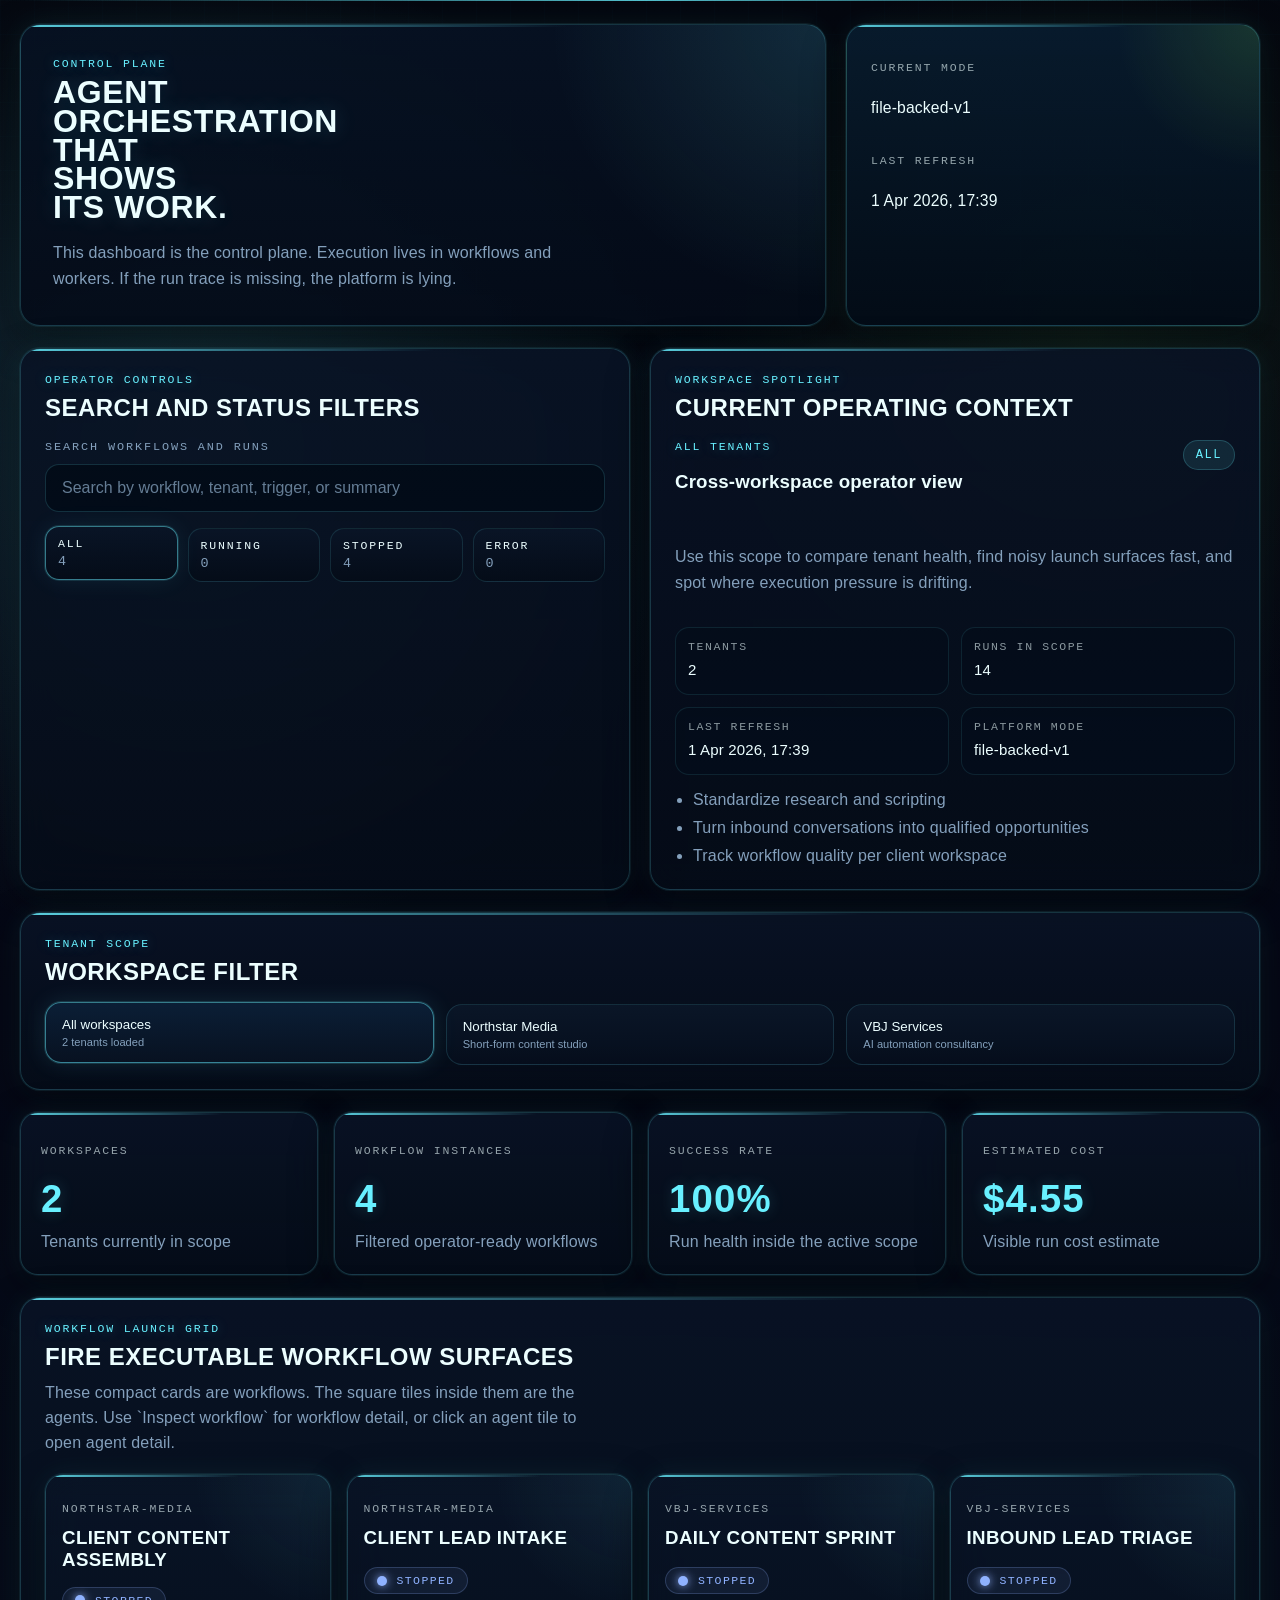
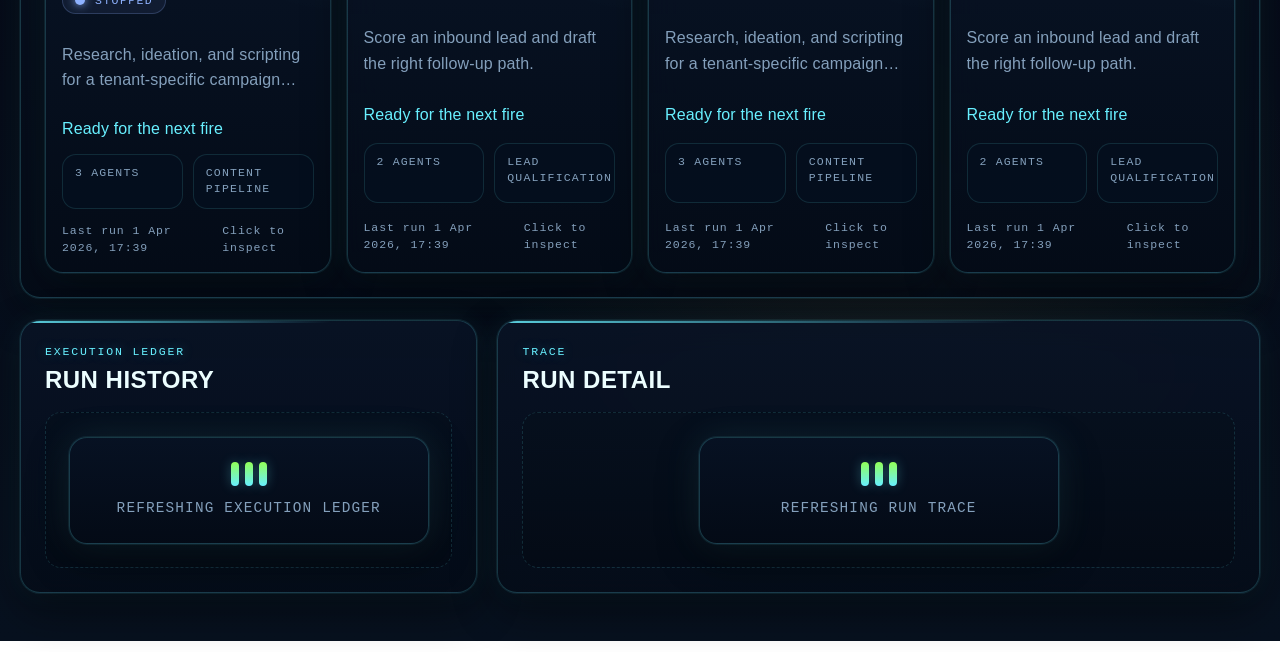
==== dashboard/index.html @ 5c18dfeb "feat: redesign dashboard around popup workflow inspection" ====
<!DOCTYPE html>
<html lang="en">
  <head>
    <meta charset="UTF-8" />
    <meta name="viewport" content="width=device-width, initial-scale=1.0" />
    <title>Agent Orchestrator Dashboard</title>
    <link rel="stylesheet" href="./styles.css" />
  </head>
  <body>
    <div class="shell">
      <header class="hero">
        <div class="hero__copy">
          <p class="eyebrow">Control Plane</p>
          <h1>Agent orchestration that shows its work.</h1>
          <p class="hero__lede">
            This dashboard is the control plane. Execution lives in workflows and workers. If the
            run trace is missing, the platform is lying.
          </p>
        </div>
        <div class="hero__panel">
          <p class="hero__label">Current mode</p>
          <p class="hero__value" id="mode-badge">file-backed-v1</p>
          <p class="hero__label">Last refresh</p>
          <p class="hero__value" id="generated-at">waiting for state</p>
        </div>
      </header>

      <main class="dashboard">
        <section class="operator-grid">
          <section class="panel">
            <div class="panel__heading">
              <div>
                <p class="eyebrow">Operator Controls</p>
                <h2>Search and status filters</h2>
              </div>
            </div>
            <div id="control-bar"></div>
          </section>

          <section class="panel">
            <div class="panel__heading">
              <div>
                <p class="eyebrow">Workspace Spotlight</p>
                <h2>Current operating context</h2>
              </div>
            </div>
            <div id="workspace-spotlight"></div>
          </section>
        </section>

        <section class="panel panel--workspace">
          <div class="panel__heading">
            <div>
              <p class="eyebrow">Tenant Scope</p>
              <h2>Workspace filter</h2>
            </div>
          </div>
          <div class="workspace-switcher" id="workspace-switcher"></div>
        </section>

        <section class="metrics" id="metrics"></section>

        <section class="panel">
          <div class="panel__heading">
            <div>
              <p class="eyebrow">Workflow Launch Grid</p>
              <h2>Fire executable workflow surfaces</h2>
              <p class="section-note">
                These compact cards are workflows. The square tiles inside them are the agents. Use `Inspect workflow` for workflow detail, or click an agent tile to open agent detail.
              </p>
            </div>
          </div>
          <div class="launch-surface">
            <div class="workflow-grid" id="workflow-grid"></div>
          </div>
        </section>

        <section class="ledger">
          <div class="panel panel--list">
            <div class="panel__heading">
              <div>
                <p class="eyebrow">Execution Ledger</p>
                <h2>Run history</h2>
              </div>
            </div>
            <div class="run-list" id="run-list"></div>
          </div>

          <div class="panel panel--detail">
            <div class="panel__heading">
              <div>
                <p class="eyebrow">Trace</p>
                <h2>Run detail</h2>
              </div>
            </div>
            <div id="run-detail"></div>
          </div>
        </section>
      </main>
    </div>

    <div class="workflow-modal" id="workflow-modal" hidden>
      <div class="workflow-modal__backdrop" data-close-workflow-modal></div>
      <div class="workflow-modal__dialog" role="dialog" aria-modal="true" aria-labelledby="workflow-modal-title">
        <button class="workflow-modal__close" type="button" aria-label="Close workflow popup" data-close-workflow-modal>
          Close
        </button>
        <div id="workflow-modal-content"></div>
      </div>
    </div>

    <div class="agent-modal" id="agent-modal" hidden>
      <div class="agent-modal__backdrop" data-close-agent-modal></div>
      <div class="agent-modal__dialog" role="dialog" aria-modal="true" aria-labelledby="agent-modal-title">
        <button class="agent-modal__close" type="button" aria-label="Close agent popup" data-close-agent-modal>
          Close
        </button>
        <div id="agent-modal-content"></div>
      </div>
    </div>

    <script src="./data/state.js"></script>
    <script type="module" src="./app.js"></script>
  </body>
</html>
---- dashboard/styles.css ----
:root {
  --bg: #050816;
  --bg-deep: #08101f;
  --panel: rgba(7, 16, 31, 0.78);
  --panel-strong: rgba(6, 22, 42, 0.92);
  --ink: #ecfeff;
  --muted: #84a0bc;
  --accent: #68f0ff;
  --accent-soft: rgba(104, 240, 255, 0.16);
  --accent-alt: #93ff57;
  --warning: #ffc857;
  --success: #33f2a3;
  --danger: #ff6b6b;
  --border: rgba(104, 240, 255, 0.18);
  --shadow:
    0 0 0 1px rgba(104, 240, 255, 0.08),
    0 16px 44px rgba(0, 0, 0, 0.48),
    0 0 28px rgba(104, 240, 255, 0.08);
}

html {
  -webkit-text-size-adjust: 100%;
}

* {
  box-sizing: border-box;
}

body {
  margin: 0;
  min-height: 100vh;
  overflow-x: hidden;
  color: var(--ink);
  background:
    radial-gradient(circle at 15% 20%, rgba(104, 240, 255, 0.16), transparent 24%),
    radial-gradient(circle at 85% 15%, rgba(147, 255, 87, 0.08), transparent 18%),
    radial-gradient(circle at 70% 80%, rgba(255, 200, 87, 0.08), transparent 20%),
    linear-gradient(180deg, #04070f 0%, #050816 45%, #07111f 100%);
  font-family: "Bahnschrift", "Arial Nova", sans-serif;
  letter-spacing: 0.01em;
}

body::before,
body::after {
  content: "";
  position: fixed;
  inset: 0;
  pointer-events: none;
}

body::before {
  background-image:
    linear-gradient(rgba(104, 240, 255, 0.08) 1px, transparent 1px),
    linear-gradient(90deg, rgba(104, 240, 255, 0.08) 1px, transparent 1px);
  background-size: 34px 34px;
  opacity: 0.22;
  mask-image: linear-gradient(to bottom, rgba(0, 0, 0, 0.92), transparent 92%);
}

body::after {
  background: repeating-linear-gradient(
    180deg,
    rgba(255, 255, 255, 0.02) 0,
    rgba(255, 255, 255, 0.02) 1px,
    transparent 1px,
    transparent 5px
  );
  opacity: 0.18;
}

.shell {
  position: relative;
  width: min(1240px, calc(100% - clamp(16px, 3.6vw, 40px)));
  margin: 0 auto;
  padding: clamp(16px, 2.8vw, 24px) 0 clamp(32px, 4vw, 48px);
}

.shell::before {
  content: "";
  position: absolute;
  inset: 0 0 auto;
  height: 1px;
  background: linear-gradient(90deg, transparent, var(--accent), transparent);
  opacity: 0.8;
}

.pulse-bars-loader {
  display: flex;
  flex-direction: column;
  align-items: center;
  justify-content: center;
  gap: 12px;
  min-width: min(100%, 360px);
  padding: 24px 28px;
  border-radius: 18px;
  border: 1px solid rgba(104, 240, 255, 0.2);
  background: linear-gradient(180deg, rgba(7, 18, 35, 0.96), rgba(4, 11, 22, 0.94));
  box-shadow:
    0 0 0 1px rgba(104, 240, 255, 0.08),
    0 0 36px rgba(104, 240, 255, 0.1),
    0 14px 42px rgba(0, 0, 0, 0.46);
  color: var(--ink);
}

.pulse-bars-loader--inline {
  flex-direction: row;
  align-items: center;
  gap: 10px;
  min-width: 0;
  padding: 0;
  border: 0;
  background: transparent;
  box-shadow: none;
}

.pulse-bars-loader__bars {
  display: inline-flex;
  align-items: flex-end;
  gap: 6px;
  height: 24px;
}

.pulse-bars-loader__bars span {
  width: 8px;
  height: 100%;
  border-radius: 999px;
  background: linear-gradient(180deg, var(--accent-alt), var(--accent));
  box-shadow: 0 0 12px rgba(104, 240, 255, 0.28);
  animation: pulse-bars-loader-wave 0.9s ease-in-out infinite;
}

.pulse-bars-loader__bars span:nth-child(2) {
  animation-delay: 120ms;
}

.pulse-bars-loader__bars span:nth-child(3) {
  animation-delay: 240ms;
}

.pulse-bars-loader__text {
  margin: 0;
  font-family: "Cascadia Code", "Consolas", monospace;
  font-size: 0.9rem;
  line-height: 1.45;
  letter-spacing: 0.08em;
  text-transform: uppercase;
  color: var(--muted);
}

.panel-loader {
  display: grid;
  place-items: center;
  min-height: 156px;
  border-radius: 16px;
  border: 1px dashed rgba(104, 240, 255, 0.14);
  background:
    linear-gradient(180deg, rgba(6, 16, 30, 0.84), rgba(4, 11, 22, 0.78));
}

.hero {
  display: grid;
  grid-template-columns: minmax(0, 1.85fr) minmax(280px, 0.95fr);
  gap: clamp(14px, 2vw, 20px);
  margin-bottom: clamp(16px, 2vw, 22px);
  animation: rise-in 520ms ease-out both;
}

.hero__copy,
.hero__panel,
.panel,
.metric-card,
.workflow-card,
.run-row,
.step-card,
.log-panel {
  position: relative;
  overflow: hidden;
  backdrop-filter: blur(16px);
  background: linear-gradient(180deg, rgba(9, 19, 37, 0.9), rgba(5, 12, 24, 0.86));
  border: 1px solid var(--border);
  box-shadow: var(--shadow);
}

.hero__copy::before,
.hero__panel::before,
.panel::before,
.metric-card::before,
.workflow-card::before,
.step-card::before,
.log-panel::before {
  content: "";
  position: absolute;
  inset: 0 auto auto 0;
  width: 100%;
  height: 2px;
  background: linear-gradient(90deg, var(--accent), transparent 68%);
  opacity: 0.85;
}

.hero__copy,
.hero__panel,
.panel {
  border-radius: 20px;
}

.hero__copy {
  padding: clamp(20px, 3vw, 32px);
  background:
    radial-gradient(circle at top right, rgba(104, 240, 255, 0.12), transparent 32%),
    linear-gradient(180deg, rgba(7, 18, 35, 0.92), rgba(4, 11, 24, 0.9));
}

.hero__copy h1,
.panel__heading h2,
.run-summary h3,
.workflow-card h3,
.step-card h3 {
  margin: 0;
  font-family: "Bahnschrift SemiCondensed", "Arial Narrow", sans-serif;
  font-weight: 700;
  letter-spacing: 0.02em;
  text-transform: uppercase;
}

.hero__copy h1 {
  max-width: 10ch;
  font-size: clamp(1.25rem, 2.5vw, 2.45rem);
  line-height: 0.9;
  text-shadow: 0 0 22px rgba(104, 240, 255, 0.18);
}

.hero__lede {
  max-width: 58ch;
  margin: 18px 0 0;
  font-size: clamp(0.95rem, 0.9rem + 0.22vw, 1rem);
  line-height: 1.65;
  color: var(--muted);
}

.hero__panel {
  padding: clamp(18px, 2.5vw, 24px);
  display: grid;
  gap: 10px;
  align-content: start;
  background:
    radial-gradient(circle at top right, rgba(147, 255, 87, 0.12), transparent 28%),
    linear-gradient(180deg, rgba(8, 28, 46, 0.94), rgba(3, 12, 23, 0.96));
}

.hero__label,
.eyebrow,
.workflow-card__tenant,
.metric-card p,
.run-row small,
.step-card p,
.log-panel p,
.workflow-card dt {
  font-family: "Cascadia Code", "Consolas", monospace;
  text-transform: uppercase;
  letter-spacing: 0.16em;
  font-size: 0.72rem;
}

.hero__label,
.workflow-card__tenant,
.metric-card p,
.run-row small,
.step-card p,
.log-panel p {
  color: rgba(236, 254, 255, 0.62);
}

.hero__value {
  margin: 0 0 12px;
  font-size: 0.98rem;
  line-height: 1.6;
}

.dashboard {
  display: grid;
  gap: 22px;
}

.operator-grid {
  display: grid;
  grid-template-columns: repeat(auto-fit, minmax(min(100%, 260px), 1fr));
  gap: clamp(14px, 2vw, 20px);
}

.panel {
  padding: clamp(18px, 2.5vw, 24px);
  animation: rise-in 620ms ease-out both;
}

.panel__heading {
  display: flex;
  justify-content: space-between;
  align-items: end;
  flex-wrap: wrap;
  gap: 16px;
  margin-bottom: 18px;
}

.eyebrow {
  margin: 0 0 8px;
  color: var(--accent);
  text-shadow: 0 0 12px rgba(104, 240, 255, 0.35);
}

.section-note {
  max-width: 60ch;
  margin: 10px 0 0;
  color: var(--muted);
  line-height: 1.55;
}

.live-state {
  position: relative;
  display: inline-flex;
  align-items: center;
  gap: 10px;
  padding: 6px 12px;
  border-radius: 999px;
  border: 1px solid rgba(104, 240, 255, 0.16);
  background: rgba(4, 12, 24, 0.68);
  font-family: "Cascadia Code", "Consolas", monospace;
  font-size: 0.72rem;
  letter-spacing: 0.12em;
  text-transform: uppercase;
}

.live-state__orb {
  position: relative;
  width: 10px;
  height: 10px;
  border-radius: 999px;
  background: currentColor;
  box-shadow: 0 0 10px currentColor;
}

.live-state__orb::after {
  content: "";
  position: absolute;
  inset: -5px;
  border-radius: 999px;
  border: 1px solid currentColor;
  opacity: 0;
}

.agent-avatar {
  display: inline-flex;
  align-items: center;
  justify-content: center;
  flex: 0 0 auto;
  border-radius: 999px;
  border: 1px solid rgba(104, 240, 255, 0.18);
  background:
    radial-gradient(circle at 30% 30%, rgba(104, 240, 255, 0.12), transparent 68%),
    linear-gradient(180deg, rgba(8, 22, 40, 0.96), rgba(4, 12, 24, 0.92));
  color: var(--accent);
  box-shadow:
    inset 0 0 12px rgba(104, 240, 255, 0.06),
    0 0 18px rgba(104, 240, 255, 0.08);
}

.agent-avatar svg {
  display: block;
}

.agent-avatar--xs {
  width: 22px;
  height: 22px;
}

.agent-avatar--xs svg {
  width: 12px;
  height: 12px;
}

.agent-avatar--sm {
  width: 28px;
  height: 28px;
}

.agent-avatar--sm svg {
  width: 15px;
  height: 15px;
}

.agent-avatar--lg {
  width: 42px;
  height: 42px;
}

.agent-avatar--lg svg {
  width: 22px;
  height: 22px;
}

.live-state--running {
  color: var(--accent);
  border-color: rgba(104, 240, 255, 0.34);
  background: rgba(104, 240, 255, 0.08);
}

.live-state--running .live-state__orb::after {
  animation: live-ring 1.4s ease-out infinite;
}

.live-state--stopped {
  color: #8fb2ff;
  border-color: rgba(143, 178, 255, 0.22);
  background: rgba(143, 178, 255, 0.08);
}

.live-state--stopped .live-state__orb {
  animation: live-breathe 2.6s ease-in-out infinite;
}

.live-state--error {
  color: var(--danger);
  border-color: rgba(255, 107, 107, 0.24);
  background: rgba(255, 107, 107, 0.08);
}

.workspace-switcher {
  display: grid;
  grid-template-columns: repeat(auto-fit, minmax(min(100%, 180px), 1fr));
  gap: 12px;
}

.operator-controls {
  display: grid;
  gap: 16px;
}

.search-field {
  display: grid;
  gap: 10px;
}

.search-field__label {
  font-family: "Cascadia Code", "Consolas", monospace;
  font-size: 0.74rem;
  letter-spacing: 0.16em;
  text-transform: uppercase;
  color: var(--muted);
}

.search-field input {
  width: 100%;
  padding: 14px 16px;
  border-radius: 14px;
  border: 1px solid rgba(104, 240, 255, 0.16);
  background: rgba(3, 12, 24, 0.88);
  color: var(--ink);
  font: inherit;
  outline: none;
  transition: border-color 180ms ease, box-shadow 180ms ease;
}

.search-field input::placeholder {
  color: rgba(132, 160, 188, 0.76);
}

.search-field input:focus {
  border-color: rgba(104, 240, 255, 0.48);
  box-shadow: 0 0 0 3px rgba(104, 240, 255, 0.12);
}

.filter-strip {
  display: grid;
  grid-template-columns: repeat(auto-fit, minmax(108px, 1fr));
  gap: 10px;
}

.filter-pill {
  display: inline-grid;
  gap: 4px;
  min-width: 0;
  width: 100%;
  padding: 10px 12px;
  border-radius: 14px;
  border: 1px solid rgba(104, 240, 255, 0.12);
  background: linear-gradient(180deg, rgba(10, 21, 39, 0.92), rgba(5, 12, 24, 0.92));
  color: var(--ink);
  text-align: left;
  cursor: pointer;
  transition:
    transform 180ms ease,
    border-color 180ms ease,
    box-shadow 180ms ease,
    background 180ms ease;
}

.filter-pill span,
.filter-pill small {
  font-family: "Cascadia Code", "Consolas", monospace;
  text-transform: uppercase;
}

.filter-pill span {
  font-size: 0.72rem;
  letter-spacing: 0.16em;
}

.filter-pill small {
  font-size: 0.84rem;
  color: var(--muted);
}

.filter-pill:hover,
.filter-pill.is-active {
  transform: translateY(-2px);
  border-color: rgba(104, 240, 255, 0.48);
  box-shadow:
    0 0 0 1px rgba(104, 240, 255, 0.12),
    0 0 24px rgba(104, 240, 255, 0.08);
}

.workspace-pill {
  min-width: 0;
  width: 100%;
  padding: 14px 16px;
  border-radius: 16px;
  border: 1px solid rgba(104, 240, 255, 0.14);
  background: linear-gradient(180deg, rgba(11, 23, 41, 0.9), rgba(6, 14, 29, 0.92));
  color: var(--ink);
  display: grid;
  gap: 4px;
  text-align: left;
  cursor: pointer;
  transition:
    transform 180ms ease,
    border-color 180ms ease,
    box-shadow 180ms ease,
    background 180ms ease;
}

.workspace-pill small {
  color: var(--muted);
}

.workspace-pill:hover,
.workspace-pill.is-active {
  transform: translateY(-2px);
  border-color: rgba(104, 240, 255, 0.48);
  box-shadow:
    0 0 0 1px rgba(104, 240, 255, 0.14),
    0 0 24px rgba(104, 240, 255, 0.12);
  background:
    linear-gradient(180deg, rgba(11, 31, 55, 0.98), rgba(8, 18, 34, 0.96));
}

.metrics {
  display: grid;
  grid-template-columns: repeat(auto-fit, minmax(min(100%, 180px), 1fr));
  gap: 16px;
}

.metric-card {
  border-radius: 18px;
  padding: 20px;
  display: grid;
  gap: 8px;
  animation: rise-in 680ms ease-out both;
}

.metric-card strong {
  font-size: clamp(1.8rem, 3vw, 2.6rem);
  font-family: "Bahnschrift SemiCondensed", "Arial Narrow", sans-serif;
  letter-spacing: 0.03em;
  color: var(--accent);
  text-shadow: 0 0 16px rgba(104, 240, 255, 0.2);
}

.metric-card span,
.workflow-card__body,
.run-summary__text,
.step-card__summary,
.workflow-card dd,
.spotlight-card__body,
.empty,
.log-panel ul {
  color: var(--muted);
  line-height: 1.6;
}

.workflow-card__body--compact {
  display: -webkit-box;
  -webkit-box-orient: vertical;
  -webkit-line-clamp: 2;
  overflow: hidden;
  min-height: calc(1.6em * 2);
}

.spotlight-card {
  display: grid;
  gap: 16px;
}

.spotlight-card__head {
  display: flex;
  justify-content: space-between;
  align-items: start;
  flex-wrap: wrap;
  gap: 16px;
}

.spotlight-card__meta,
.run-summary-grid {
  display: grid;
  grid-template-columns: repeat(2, minmax(0, 1fr));
  gap: 12px;
  margin: 0;
}

.spotlight-card__meta div,
.run-summary-grid div {
  padding: 12px;
  border-radius: 14px;
  border: 1px solid rgba(104, 240, 255, 0.1);
  background: rgba(4, 14, 27, 0.64);
}

.spotlight-card__meta dt,
.run-summary-grid dt {
  margin: 0 0 6px;
  font-family: "Cascadia Code", "Consolas", monospace;
  font-size: 0.72rem;
  letter-spacing: 0.14em;
  text-transform: uppercase;
  color: rgba(236, 254, 255, 0.58);
}

.spotlight-card__meta dd,
.run-summary-grid dd {
  margin: 0;
  font-size: 0.94rem;
  line-height: 1.5;
  overflow-wrap: anywhere;
}

.spotlight-list {
  margin: 0;
  padding-left: 18px;
  display: grid;
  gap: 10px;
  color: var(--muted);
}

.launch-action {
  min-width: 0;
  padding: 11px 14px;
  border-radius: 14px;
  border: 1px solid rgba(104, 240, 255, 0.18);
  background:
    linear-gradient(180deg, rgba(104, 240, 255, 0.14), rgba(104, 240, 255, 0.06));
  color: var(--ink);
  font-family: "Cascadia Code", "Consolas", monospace;
  font-size: 0.74rem;
  text-transform: uppercase;
  letter-spacing: 0.12em;
  cursor: pointer;
  transition:
    transform 180ms ease,
    border-color 180ms ease,
    box-shadow 180ms ease,
    background 180ms ease;
}

.launch-action:hover:not(:disabled) {
  transform: translateY(-1px);
  border-color: rgba(104, 240, 255, 0.44);
  box-shadow: 0 0 18px rgba(104, 240, 255, 0.08);
}

.launch-action--ghost {
  background: rgba(255, 255, 255, 0.03);
}

.launch-action:disabled {
  opacity: 0.42;
  cursor: not-allowed;
}

.launch-surface {
  display: block;
}

.workflow-grid {
  display: grid;
  grid-template-columns: repeat(auto-fit, minmax(min(100%, 280px), 1fr));
  gap: 16px;
}

.agent-modal[hidden],
.workflow-modal[hidden] {
  display: none;
}

.agent-modal,
.workflow-modal {
  position: fixed;
  inset: 0;
  z-index: 30;
  display: grid;
  place-items: center;
  padding: clamp(12px, 3vw, 28px);
}

.agent-modal__backdrop,
.workflow-modal__backdrop {
  position: absolute;
  inset: 0;
  background: rgba(1, 6, 15, 0.76);
  backdrop-filter: blur(14px);
}

.agent-modal__dialog,
.workflow-modal__dialog {
  position: relative;
  z-index: 1;
  width: min(100%, 760px);
  max-height: min(calc(100dvh - 32px), 900px);
  overflow: auto;
  padding: clamp(48px, 7vw, 56px) clamp(16px, 3vw, 24px) clamp(16px, 3vw, 24px);
  border-radius: 22px;
  border: 1px solid rgba(104, 240, 255, 0.16);
  box-shadow:
    0 24px 90px rgba(0, 0, 0, 0.42),
    0 0 0 1px rgba(104, 240, 255, 0.08);
  background:
    radial-gradient(circle at top right, rgba(104, 240, 255, 0.08), transparent 24%),
    linear-gradient(180deg, rgba(5, 16, 31, 0.98), rgba(2, 9, 18, 0.98));
}

.agent-modal__close,
.workflow-modal__close {
  position: absolute;
  top: 16px;
  right: 16px;
  appearance: none;
  padding: 10px 14px;
  border-radius: 999px;
  border: 1px solid rgba(104, 240, 255, 0.2);
  background: rgba(6, 18, 33, 0.86);
  color: var(--muted);
  font-family: "Cascadia Code", "Consolas", monospace;
  font-size: 0.72rem;
  letter-spacing: 0.12em;
  text-transform: uppercase;
  cursor: pointer;
}

.agent-modal__card,
.workflow-modal__card {
  display: grid;
  gap: 16px;
}

.agent-modal__head,
.agent-modal__actions,
.workflow-modal__head,
.workflow-modal__actions {
  display: flex;
  justify-content: space-between;
  align-items: start;
  flex-wrap: wrap;
  gap: 12px;
}

.agent-modal__identity,
.workflow-modal__identity {
  display: flex;
  align-items: center;
  gap: 12px;
}

.agent-modal__body {
  margin: 0;
  color: var(--accent);
  line-height: 1.6;
}

.workflow-modal__body,
.workflow-modal__summary-text {
  margin: 0;
  color: var(--muted);
  line-height: 1.6;
}

.agent-modal__meta,
.workflow-modal__meta {
  display: grid;
  grid-template-columns: repeat(2, minmax(0, 1fr));
  gap: 12px;
  margin: 0;
}

.agent-modal__meta div,
.workflow-modal__meta div {
  padding: 12px;
  border-radius: 14px;
  border: 1px solid rgba(104, 240, 255, 0.1);
  background: rgba(4, 14, 27, 0.64);
}

.agent-modal__meta dt,
.workflow-modal__meta dt {
  margin: 0 0 6px;
  font-family: "Cascadia Code", "Consolas", monospace;
  font-size: 0.72rem;
  letter-spacing: 0.14em;
  text-transform: uppercase;
  color: rgba(236, 254, 255, 0.58);
}

.agent-modal__meta dd,
.workflow-modal__meta dd {
  margin: 0;
  line-height: 1.5;
  overflow-wrap: anywhere;
}

.agent-modal__artifact pre,
.workflow-modal__artifact pre {
  margin: 0;
  padding: 14px;
  overflow: auto;
  border-radius: 14px;
  background: linear-gradient(180deg, rgba(2, 8, 18, 0.98), rgba(2, 6, 14, 0.98));
  color: #d8fbff;
  font-family: "Cascadia Code", "Consolas", monospace;
  font-size: 0.8rem;
  line-height: 1.55;
  border: 1px solid rgba(104, 240, 255, 0.12);
}

.workflow-modal__summary {
  margin: 0;
  color: var(--ink);
  line-height: 1.55;
}

.workflow-modal__chain {
  display: grid;
  grid-template-columns: repeat(auto-fit, minmax(160px, 1fr));
  gap: 10px;
}

.workflow-modal__chain-node {
  display: flex;
  gap: 10px;
  align-items: start;
  width: 100%;
  padding: 12px;
  border-radius: 14px;
  border: 1px solid rgba(104, 240, 255, 0.1);
  background: rgba(4, 14, 27, 0.64);
  text-align: left;
  cursor: pointer;
  transition:
    transform 180ms ease,
    border-color 180ms ease,
    box-shadow 180ms ease,
    background 180ms ease;
}

.workflow-modal__chain-node:hover,
.workflow-modal__chain-node:focus-visible {
  transform: translateY(-1px);
  border-color: rgba(104, 240, 255, 0.34);
  box-shadow:
    0 0 0 1px rgba(104, 240, 255, 0.1),
    0 0 18px rgba(104, 240, 255, 0.08);
  outline: none;
}

.workflow-modal__chain-node strong,
.workflow-modal__chain-node small {
  display: block;
  font-family: "Cascadia Code", "Consolas", monospace;
}

.workflow-modal__chain-node strong {
  font-size: 0.8rem;
  color: var(--ink);
}

.workflow-modal__chain-node small {
  margin-top: 4px;
  color: var(--muted);
  line-height: 1.45;
}

.workflow-card {
  border-radius: 18px;
  padding: 16px;
  display: grid;
  gap: 12px;
  animation: rise-in 740ms ease-out both;
}

.workflow-card--launch {
  background:
    radial-gradient(circle at top right, rgba(104, 240, 255, 0.08), transparent 28%),
    linear-gradient(180deg, rgba(9, 20, 38, 0.94), rgba(4, 11, 23, 0.9));
}

.workflow-card__runtime-text {
  margin: 0;
  color: var(--accent);
  line-height: 1.55;
}

.workflow-card__head,
.step-card__head,
.run-summary,
.run-summary__meta,
.run-row {
  display: flex;
  justify-content: space-between;
  align-items: start;
  flex-wrap: wrap;
  gap: 16px;
}

.workflow-card[role="button"] {
  cursor: pointer;
}

.workflow-card[role="button"]:hover,
.workflow-card[role="button"]:focus-visible {
  transform: translateY(-2px);
  border-color: rgba(104, 240, 255, 0.42);
  box-shadow:
    0 0 0 1px rgba(104, 240, 255, 0.12),
    0 0 22px rgba(104, 240, 255, 0.08);
  outline: none;
}

.workflow-card__summary,
.workflow-card__stats {
  display: grid;
  gap: 8px;
}

.workflow-card__stats {
  grid-template-columns: repeat(2, minmax(0, 1fr));
  gap: 10px;
}

.workflow-card__stats span {
  padding: 10px 12px;
  border-radius: 14px;
  border: 1px solid rgba(104, 240, 255, 0.12);
  background: rgba(5, 16, 31, 0.78);
  color: var(--muted);
  font-family: "Cascadia Code", "Consolas", monospace;
  font-size: 0.72rem;
  letter-spacing: 0.1em;
  text-transform: uppercase;
  line-height: 1.45;
}

.step-pill__agent,
.step-card__agent {
  display: flex;
  align-items: center;
  gap: 8px;
  min-width: 0;
}

.workflow-card__footer {
  display: flex;
  justify-content: space-between;
  align-items: center;
  gap: 12px;
  padding-top: 2px;
}

.workflow-card__footnote {
  color: var(--muted);
  font-family: "Cascadia Code", "Consolas", monospace;
  font-size: 0.72rem;
  letter-spacing: 0.08em;
  line-height: 1.45;
}

.launch-action--compact {
  width: fit-content;
  min-width: 0;
}

.status-chip {
  display: inline-flex;
  align-items: center;
  gap: 8px;
  padding: 7px 12px;
  border-radius: 999px;
  font-family: "Cascadia Code", "Consolas", monospace;
  font-size: 0.76rem;
  text-transform: uppercase;
  letter-spacing: 0.12em;
  border: 1px solid transparent;
}

.status-chip--succeeded {
  color: var(--success);
  background: rgba(51, 242, 163, 0.12);
  border-color: rgba(51, 242, 163, 0.22);
  box-shadow: inset 0 0 14px rgba(51, 242, 163, 0.06);
}

.status-chip--idle {
  color: var(--muted);
  background: rgba(132, 160, 188, 0.12);
  border-color: rgba(132, 160, 188, 0.18);
}

.status-chip--all {
  color: var(--accent);
  background: rgba(104, 240, 255, 0.1);
  border-color: rgba(104, 240, 255, 0.2);
}

.status-chip--stopped,
.status-chip--idle {
  color: #8fb2ff;
  background: rgba(143, 178, 255, 0.12);
  border-color: rgba(143, 178, 255, 0.22);
}

.status-chip--failed {
  color: var(--danger);
  background: rgba(255, 107, 107, 0.12);
  border-color: rgba(255, 107, 107, 0.22);
}

.status-chip--error,
.status-chip--failed {
  color: var(--danger);
  background: rgba(255, 107, 107, 0.12);
  border-color: rgba(255, 107, 107, 0.22);
}

.status-chip--running {
  color: var(--warning);
  background: rgba(255, 200, 87, 0.12);
  border-color: rgba(255, 200, 87, 0.22);
}

.ledger {
  display: grid;
  grid-template-columns: minmax(280px, 0.9fr) minmax(0, 1.5fr);
  gap: 20px;
}

.run-list,
.step-stack {
  display: grid;
  gap: 12px;
}

.run-row {
  width: 100%;
  padding: 16px;
  border-radius: 16px;
  border: 1px solid rgba(104, 240, 255, 0.12);
  text-align: left;
  cursor: pointer;
  background: linear-gradient(180deg, rgba(11, 22, 39, 0.92), rgba(5, 13, 27, 0.92));
  transition:
    transform 180ms ease,
    border-color 180ms ease,
    box-shadow 180ms ease,
    background 180ms ease;
}

.run-row p {
  margin: 0 0 4px;
  font-weight: 700;
}

.run-row__main,
.run-row__side {
  display: grid;
  gap: 4px;
}

.run-row__side {
  justify-items: end;
}

.run-row:hover,
.run-row.is-selected {
  transform: translateX(4px);
  border-color: rgba(104, 240, 255, 0.5);
  box-shadow:
    0 0 0 1px rgba(104, 240, 255, 0.14),
    0 0 22px rgba(104, 240, 255, 0.08);
  background: linear-gradient(180deg, rgba(10, 28, 48, 0.98), rgba(6, 15, 30, 0.98));
}

.run-summary {
  margin-bottom: 14px;
}

.run-summary__meta {
  flex-wrap: wrap;
  justify-content: end;
  color: var(--muted);
}

.step-stack {
  margin: 18px 0 20px;
}

.step-pill-row {
  display: flex;
  flex-wrap: wrap;
  gap: 10px;
  margin: 18px 0;
}

.step-pill {
  display: grid;
  gap: 4px;
  padding: 10px 12px;
  border-radius: 14px;
  border: 1px solid rgba(104, 240, 255, 0.12);
  background: rgba(6, 16, 30, 0.84);
}

.step-pill span,
.step-pill small,
.step-card__meta {
  font-family: "Cascadia Code", "Consolas", monospace;
}

.step-pill__agent span,
.step-pill span {
  font-size: 0.8rem;
}

.step-pill small,
.step-card__meta {
  color: var(--muted);
}

.step-card__agent {
  margin: 0 0 6px;
  color: var(--ink);
}

.step-card__agent span {
  font-family: "Cascadia Code", "Consolas", monospace;
  font-size: 0.84rem;
  letter-spacing: 0.06em;
  text-transform: uppercase;
}

.step-card,
.log-panel {
  border-radius: 18px;
  padding: 18px;
}

.step-card__meta {
  display: flex;
  flex-wrap: wrap;
  gap: 12px;
  margin: 0 0 12px;
  font-size: 0.74rem;
  letter-spacing: 0.08em;
  text-transform: uppercase;
}

.artifact-details {
  border-top: 1px solid rgba(104, 240, 255, 0.12);
  padding-top: 12px;
}

.artifact-details summary {
  cursor: pointer;
  color: var(--accent);
  font-family: "Cascadia Code", "Consolas", monospace;
  font-size: 0.8rem;
  letter-spacing: 0.08em;
  text-transform: uppercase;
  margin-bottom: 12px;
}

.step-card pre {
  margin: 0;
  max-width: 100%;
  padding: 14px;
  overflow: auto;
  border-radius: 14px;
  background: linear-gradient(180deg, rgba(2, 8, 18, 0.98), rgba(2, 6, 14, 0.98));
  color: #d8fbff;
  font-family: "Cascadia Code", "Consolas", monospace;
  font-size: 0.8rem;
  line-height: 1.55;
  border: 1px solid rgba(104, 240, 255, 0.12);
}

.log-panel ul {
  margin: 0;
  padding-left: 18px;
  display: grid;
  gap: 10px;
}

@keyframes rise-in {
  from {
    opacity: 0;
    transform: translateY(18px);
  }

  to {
    opacity: 1;
    transform: translateY(0);
  }
}

@keyframes pulse-bars-loader-wave {
  0%,
  100% {
    transform: scaleY(0.45);
    opacity: 0.45;
  }

  50% {
    transform: scaleY(1);
    opacity: 1;
  }
}

@keyframes live-ring {
  0% {
    transform: scale(0.6);
    opacity: 0.72;
  }

  100% {
    transform: scale(2.2);
    opacity: 0;
  }
}

@keyframes live-breathe {
  0%,
  100% {
    transform: scale(0.9);
    opacity: 0.7;
  }

  50% {
    transform: scale(1.1);
    opacity: 1;
  }
}

@media (max-width: 980px) {
  .hero,
  .ledger {
    grid-template-columns: 1fr;
  }
}

@media (max-width: 680px) {
  .shell {
    width: min(100% - 20px, 1240px);
    padding-top: 16px;
  }

  .hero__copy,
  .hero__panel,
  .panel {
    padding: 20px;
  }

  .workflow-grid,
  .filter-strip,
  .workspace-switcher {
    grid-template-columns: 1fr;
  }

  .pulse-bars-loader {
    min-width: min(100%, 100%);
    padding: 18px 20px;
  }

  .agent-modal__meta,
  .workflow-modal__meta,
  .spotlight-card__meta,
  .run-summary-grid {
    grid-template-columns: 1fr;
  }

  .agent-modal__head,
  .agent-modal__actions,
  .workflow-modal__head,
  .workflow-modal__actions,
  .run-summary,
  .run-summary__meta,
  .run-row,
  .spotlight-card__head,
  .workflow-card__head,
  .step-card__head,
  .panel__heading {
    flex-direction: column;
    align-items: start;
  }

  .run-row__side {
    justify-items: start;
  }

  .agent-modal__dialog {
    width: 100%;
    border-radius: 18px;
  }

  .workflow-modal__dialog {
    width: 100%;
    border-radius: 18px;
  }
}

@media (max-width: 480px) {
  .hero__copy h1 {
    max-width: none;
  }

  .section-note,
  .hero__lede {
    max-width: none;
  }

  .workflow-card,
  .metric-card,
  .run-row,
  .step-card,
  .log-panel {
    border-radius: 16px;
  }

  .workflow-card__footer {
    flex-direction: column;
    align-items: start;
  }
}
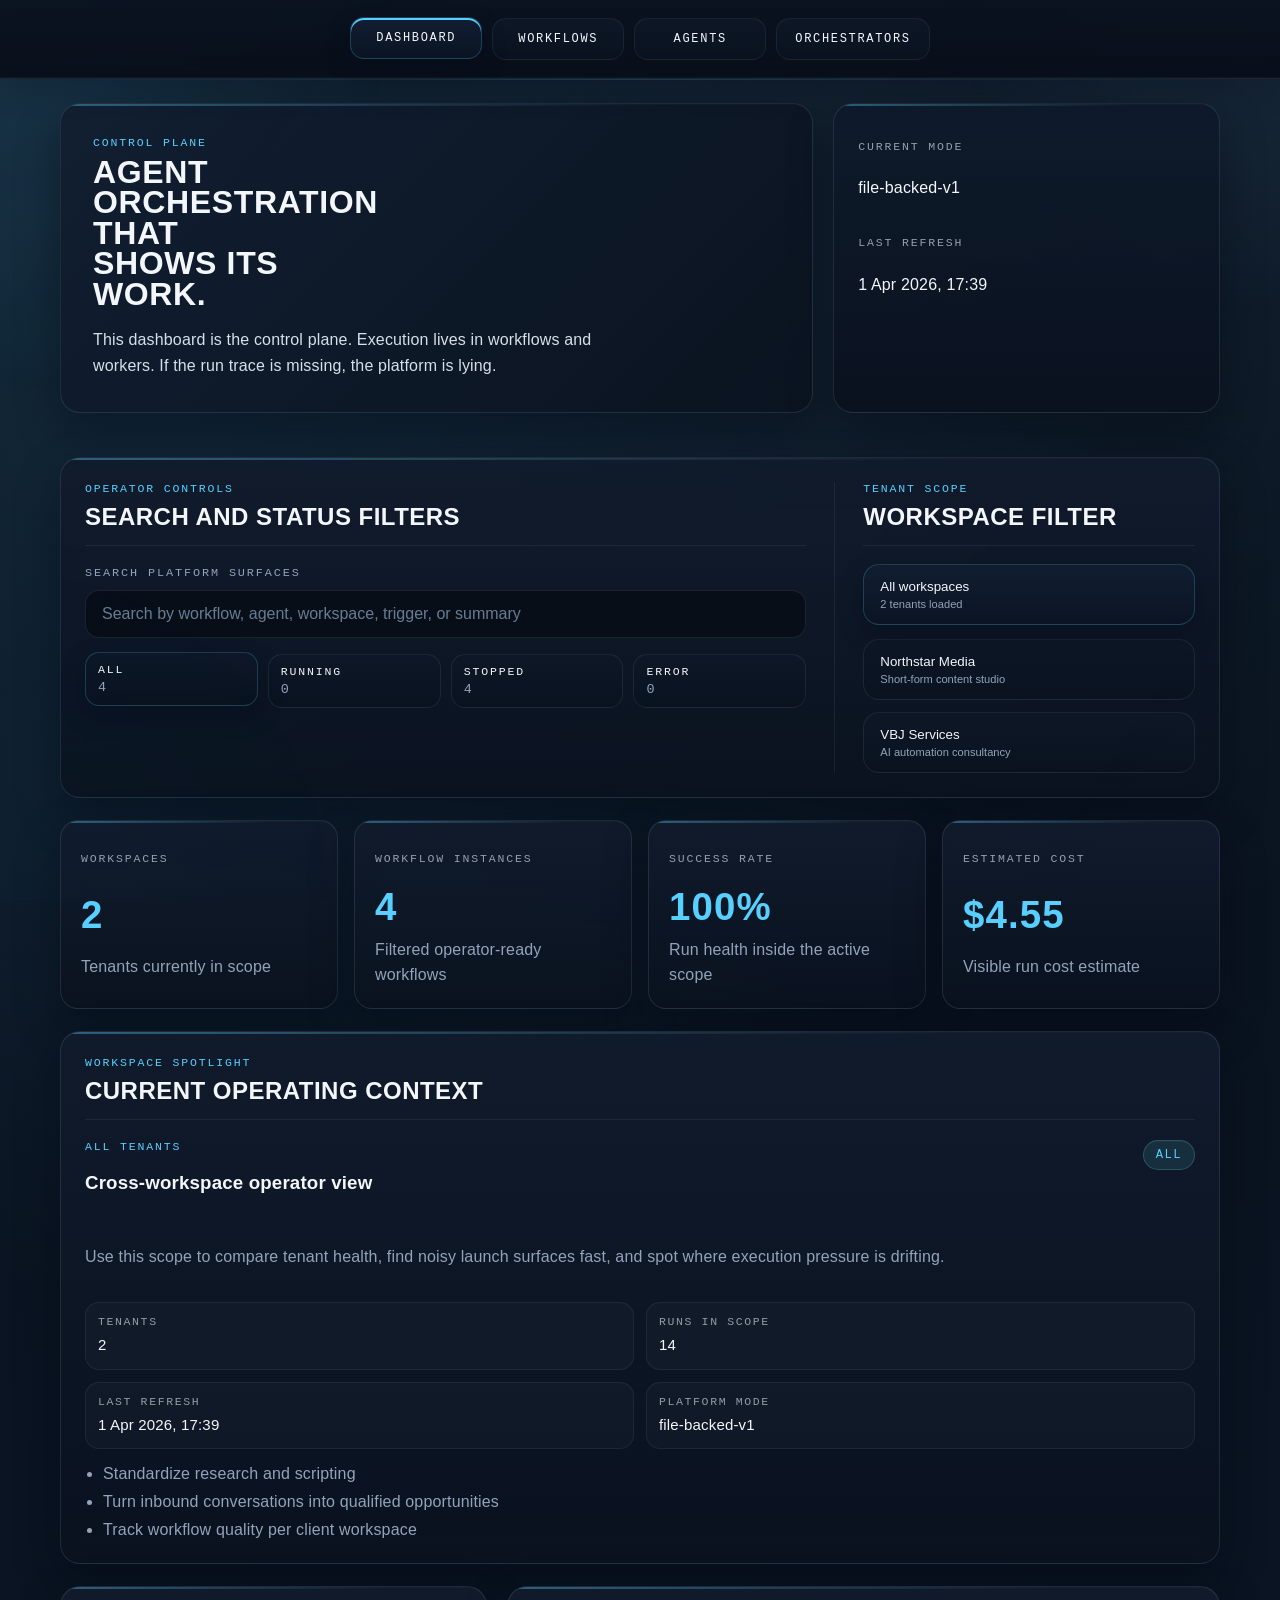
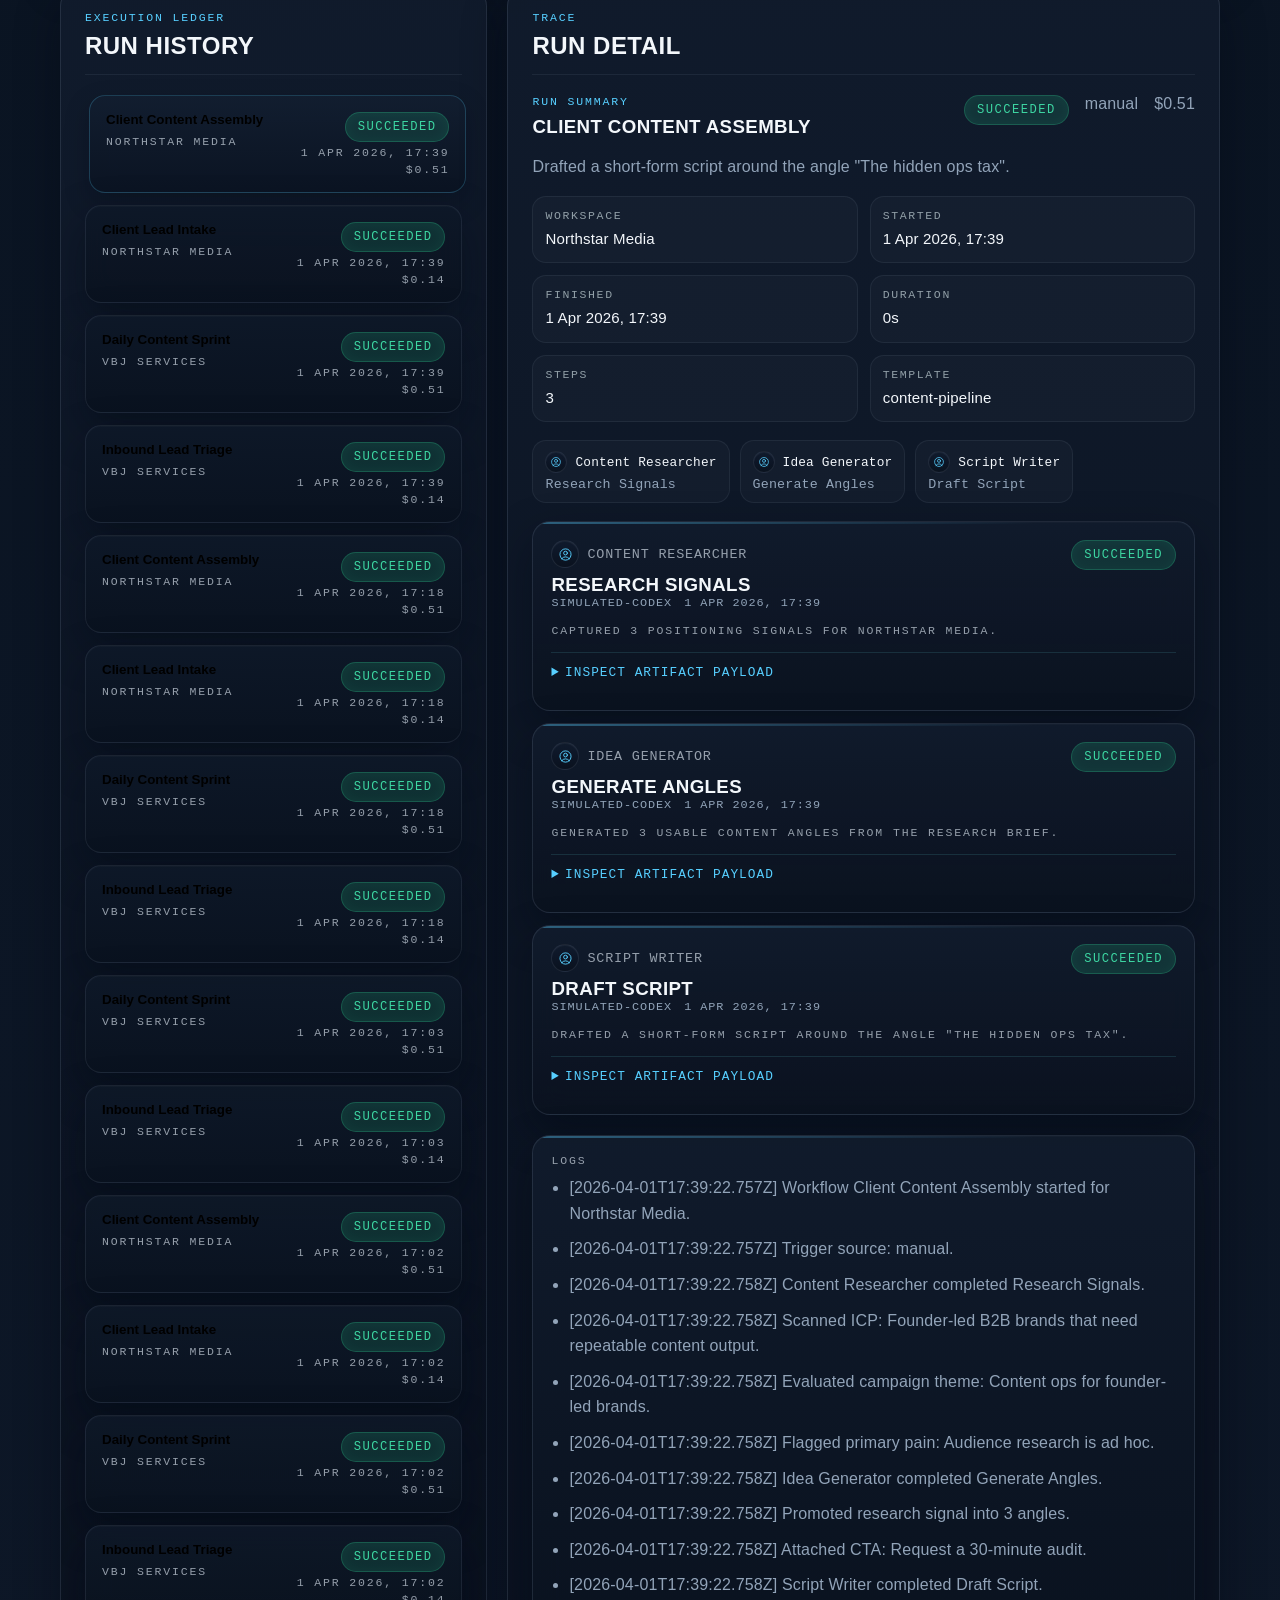
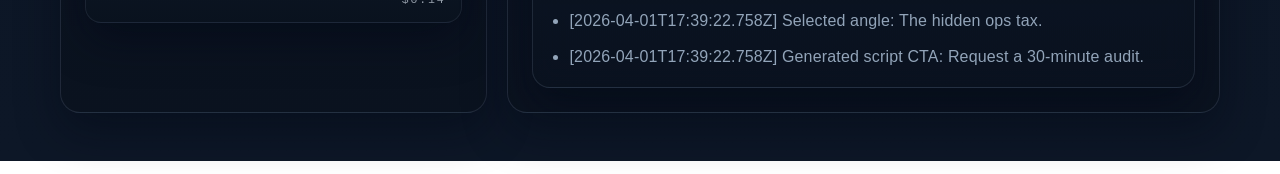
==== commit e748d028: "feat: redesign dashboard into dedicated operator views" ====
--- a/dashboard/index.html
+++ b/dashboard/index.html
@@ -7,96 +7,187 @@
     <link rel="stylesheet" href="./styles.css" />
   </head>
   <body>
-    <div class="shell">
-      <header class="hero">
-        <div class="hero__copy">
-          <p class="eyebrow">Control Plane</p>
-          <h1>Agent orchestration that shows its work.</h1>
-          <p class="hero__lede">
-            This dashboard is the control plane. Execution lives in workflows and workers. If the
-            run trace is missing, the platform is lying.
-          </p>
-        </div>
-        <div class="hero__panel">
-          <p class="hero__label">Current mode</p>
-          <p class="hero__value" id="mode-badge">file-backed-v1</p>
-          <p class="hero__label">Last refresh</p>
-          <p class="hero__value" id="generated-at">waiting for state</p>
-        </div>
-      </header>
-
-      <main class="dashboard">
-        <section class="operator-grid">
-          <section class="panel">
-            <div class="panel__heading">
-              <div>
-                <p class="eyebrow">Operator Controls</p>
-                <h2>Search and status filters</h2>
-              </div>
-            </div>
-            <div id="control-bar"></div>
+    <div class="app-shell">
+      <div class="sidebar-backdrop" id="sidebar-backdrop" hidden></div>
+      <button class="nav-toggle" id="nav-toggle" type="button" aria-controls="sidebar" aria-expanded="false">
+        Menu
+      </button>
+
+      <aside class="sidebar" id="sidebar">
+        <button class="sidebar__close" id="sidebar-close" type="button" aria-label="Close navigation">
+          Close
+        </button>
+        <nav class="sidebar__nav" id="nav-menu" aria-label="Dashboard navigation"></nav>
+      </aside>
+
+      <div class="shell">
+        <main class="dashboard">
+          <section class="view-stack">
+            <section class="view" id="view-dashboard" data-view="dashboard">
+              <header class="hero">
+                <div class="hero__copy">
+                  <p class="eyebrow">Control Plane</p>
+                  <h1>Agent orchestration that shows its work.</h1>
+                  <p class="hero__lede">
+                    This dashboard is the control plane. Execution lives in workflows and workers. If the
+                    run trace is missing, the platform is lying.
+                  </p>
+                </div>
+                <div class="hero__panel">
+                  <p class="hero__label">Current mode</p>
+                  <p class="hero__value" id="mode-badge">file-backed-v1</p>
+                  <p class="hero__label">Last refresh</p>
+                  <p class="hero__value" id="generated-at">waiting for state</p>
+                </div>
+              </header>
+
+              <section class="panel panel--control-rack">
+                <div class="control-rack">
+                  <section class="control-rack__block control-rack__block--filters">
+                    <div class="panel__heading control-rack__heading">
+                      <div>
+                        <p class="eyebrow">Operator Controls</p>
+                        <h2>Search and status filters</h2>
+                      </div>
+                    </div>
+                    <div id="control-bar"></div>
+                  </section>
+
+                  <section class="control-rack__block control-rack__block--workspace">
+                    <div class="panel__heading control-rack__heading">
+                      <div>
+                        <p class="eyebrow">Tenant Scope</p>
+                        <h2>Workspace filter</h2>
+                      </div>
+                    </div>
+                    <div class="workspace-switcher" id="workspace-switcher"></div>
+                  </section>
+                </div>
+              </section>
+
+              <section class="metrics" id="metrics"></section>
+
+              <section class="panel">
+                <div class="panel__heading">
+                  <div>
+                    <p class="eyebrow">Workspace Spotlight</p>
+                    <h2>Current operating context</h2>
+                  </div>
+                </div>
+                <div id="workspace-spotlight"></div>
+              </section>
+
+              <section class="ledger">
+                <div class="panel panel--list">
+                  <div class="panel__heading">
+                    <div>
+                      <p class="eyebrow">Execution Ledger</p>
+                      <h2>Run history</h2>
+                    </div>
+                  </div>
+                  <div class="run-list" id="run-list"></div>
+                </div>
+
+                <div class="panel panel--detail">
+                  <div class="panel__heading">
+                    <div>
+                      <p class="eyebrow">Trace</p>
+                      <h2>Run detail</h2>
+                    </div>
+                  </div>
+                  <div id="run-detail"></div>
+                </div>
+              </section>
+            </section>
+
+            <section class="view" id="view-workflows" data-view="workflows" hidden>
+              <section class="panel panel--scope">
+                <div id="workflow-scope"></div>
+              </section>
+
+              <section class="panel">
+                <div class="panel__heading">
+                  <div>
+                    <p class="eyebrow">Workflow Templates</p>
+                    <h2>Platform-built workflow types</h2>
+                  </div>
+                </div>
+                <div class="catalog-grid" id="workflow-template-grid"></div>
+              </section>
+
+              <section class="panel">
+                <div class="panel__heading">
+                  <div>
+                    <p class="eyebrow">Workflow Instances</p>
+                    <h2>Workspace-scoped executable workflows</h2>
+                    <p class="section-note">
+                      Workflow cards stay minimal here. Open one to inspect its steps, routing, and attached agents.
+                    </p>
+                  </div>
+                </div>
+                <div class="launch-surface">
+                  <div class="workflow-grid" id="workflow-grid"></div>
+                </div>
+              </section>
+            </section>
+
+            <section class="view" id="view-agents" data-view="agents" hidden>
+              <section class="panel panel--scope">
+                <div id="agent-scope"></div>
+              </section>
+
+              <section class="panel">
+                <div class="panel__heading">
+                  <div>
+                    <p class="eyebrow">Agent Templates</p>
+                    <h2>Platform-built agent definitions</h2>
+                  </div>
+                </div>
+                <div class="catalog-grid" id="agent-template-grid"></div>
+              </section>
+
+              <section class="panel">
+                <div class="panel__heading">
+                  <div>
+                    <p class="eyebrow">Agent Instances</p>
+                    <h2>Workspace-scoped active agents</h2>
+                    <p class="section-note">
+                      Agent instances are derived from workflow attachment. Open an instance to inspect its latest activity and artifact.
+                    </p>
+                  </div>
+                </div>
+                <div class="instance-grid" id="agent-instance-grid"></div>
+              </section>
+            </section>
+
+            <section class="view" id="view-orchestrators" data-view="orchestrators" hidden>
+              <section class="panel panel--scope">
+                <div id="orchestrator-scope"></div>
+              </section>
+
+              <section class="panel">
+                <div class="panel__heading">
+                  <div>
+                    <p class="eyebrow">Orchestrator Surfaces</p>
+                    <h2>Trigger and runtime routes</h2>
+                  </div>
+                </div>
+                <div class="orchestrator-grid" id="orchestrator-grid"></div>
+              </section>
+
+              <section class="panel">
+                <div class="panel__heading">
+                  <div>
+                    <p class="eyebrow">Setup Model</p>
+                    <h2>How configuration should work</h2>
+                  </div>
+                </div>
+                <div id="orchestrator-setup"></div>
+              </section>
+            </section>
           </section>
-
-          <section class="panel">
-            <div class="panel__heading">
-              <div>
-                <p class="eyebrow">Workspace Spotlight</p>
-                <h2>Current operating context</h2>
-              </div>
-            </div>
-            <div id="workspace-spotlight"></div>
-          </section>
-        </section>
-
-        <section class="panel panel--workspace">
-          <div class="panel__heading">
-            <div>
-              <p class="eyebrow">Tenant Scope</p>
-              <h2>Workspace filter</h2>
-            </div>
-          </div>
-          <div class="workspace-switcher" id="workspace-switcher"></div>
-        </section>
-
-        <section class="metrics" id="metrics"></section>
-
-        <section class="panel">
-          <div class="panel__heading">
-            <div>
-              <p class="eyebrow">Workflow Launch Grid</p>
-              <h2>Fire executable workflow surfaces</h2>
-              <p class="section-note">
-                These compact cards are workflows. The square tiles inside them are the agents. Use `Inspect workflow` for workflow detail, or click an agent tile to open agent detail.
-              </p>
-            </div>
-          </div>
-          <div class="launch-surface">
-            <div class="workflow-grid" id="workflow-grid"></div>
-          </div>
-        </section>
-
-        <section class="ledger">
-          <div class="panel panel--list">
-            <div class="panel__heading">
-              <div>
-                <p class="eyebrow">Execution Ledger</p>
-                <h2>Run history</h2>
-              </div>
-            </div>
-            <div class="run-list" id="run-list"></div>
-          </div>
-
-          <div class="panel panel--detail">
-            <div class="panel__heading">
-              <div>
-                <p class="eyebrow">Trace</p>
-                <h2>Run detail</h2>
-              </div>
-            </div>
-            <div id="run-detail"></div>
-          </div>
-        </section>
-      </main>
+        </main>
+      </div>
     </div>
 
     <div class="workflow-modal" id="workflow-modal" hidden>
--- a/dashboard/styles.css
+++ b/dashboard/styles.css
@@ -1,21 +1,25 @@
 :root {
-  --bg: #050816;
-  --bg-deep: #08101f;
-  --panel: rgba(7, 16, 31, 0.78);
-  --panel-strong: rgba(6, 22, 42, 0.92);
-  --ink: #ecfeff;
-  --muted: #84a0bc;
-  --accent: #68f0ff;
-  --accent-soft: rgba(104, 240, 255, 0.16);
-  --accent-alt: #93ff57;
-  --warning: #ffc857;
-  --success: #33f2a3;
-  --danger: #ff6b6b;
-  --border: rgba(104, 240, 255, 0.18);
+  --bg: #08111d;
+  --bg-deep: #0d1828;
+  --bg-soft: #111d31;
+  --panel: rgba(12, 21, 35, 0.88);
+  --panel-strong: rgba(17, 27, 44, 0.94);
+  --panel-muted: rgba(10, 18, 31, 0.9);
+  --ink: #f3f7fb;
+  --ink-soft: #d6e0eb;
+  --muted: #92a4b9;
+  --accent: #57cfff;
+  --accent-soft: rgba(87, 207, 255, 0.12);
+  --accent-alt: #7dd3fc;
+  --warning: #f5be62;
+  --success: #3dd7a3;
+  --danger: #ff7a88;
+  --border: rgba(146, 164, 185, 0.16);
+  --border-strong: rgba(87, 207, 255, 0.22);
   --shadow:
-    0 0 0 1px rgba(104, 240, 255, 0.08),
-    0 16px 44px rgba(0, 0, 0, 0.48),
-    0 0 28px rgba(104, 240, 255, 0.08);
+    0 1px 0 rgba(255, 255, 255, 0.02) inset,
+    0 18px 44px rgba(2, 8, 20, 0.42);
+  --shadow-soft: 0 10px 24px rgba(2, 8, 20, 0.26);
 }
 
 html {
@@ -32,12 +36,15 @@
   overflow-x: hidden;
   color: var(--ink);
   background:
-    radial-gradient(circle at 15% 20%, rgba(104, 240, 255, 0.16), transparent 24%),
-    radial-gradient(circle at 85% 15%, rgba(147, 255, 87, 0.08), transparent 18%),
-    radial-gradient(circle at 70% 80%, rgba(255, 200, 87, 0.08), transparent 20%),
-    linear-gradient(180deg, #04070f 0%, #050816 45%, #07111f 100%);
-  font-family: "Bahnschrift", "Arial Nova", sans-serif;
+    radial-gradient(circle at 12% 10%, rgba(87, 207, 255, 0.12), transparent 30%),
+    radial-gradient(circle at 88% 0%, rgba(125, 211, 252, 0.08), transparent 26%),
+    linear-gradient(180deg, #09111d 0%, #0a1422 44%, #0d1727 100%);
+  font-family: "Segoe UI Variable Text", "Bahnschrift", "Trebuchet MS", sans-serif;
   letter-spacing: 0.01em;
+}
+
+body.has-sidebar-open {
+  overflow: hidden;
 }
 
 body::before,
@@ -49,30 +56,152 @@
 }
 
 body::before {
-  background-image:
-    linear-gradient(rgba(104, 240, 255, 0.08) 1px, transparent 1px),
-    linear-gradient(90deg, rgba(104, 240, 255, 0.08) 1px, transparent 1px);
-  background-size: 34px 34px;
-  opacity: 0.22;
-  mask-image: linear-gradient(to bottom, rgba(0, 0, 0, 0.92), transparent 92%);
+  background:
+    radial-gradient(circle at top left, rgba(87, 207, 255, 0.14), transparent 26%),
+    radial-gradient(circle at top right, rgba(125, 211, 252, 0.08), transparent 22%);
+  opacity: 0.8;
 }
 
 body::after {
-  background: repeating-linear-gradient(
-    180deg,
-    rgba(255, 255, 255, 0.02) 0,
-    rgba(255, 255, 255, 0.02) 1px,
-    transparent 1px,
-    transparent 5px
-  );
-  opacity: 0.18;
+  background:
+    linear-gradient(125deg, rgba(255, 255, 255, 0.04), transparent 26%, transparent 72%, rgba(255, 255, 255, 0.02)),
+    radial-gradient(circle at bottom left, rgba(87, 207, 255, 0.05), transparent 26%);
+  opacity: 0.34;
+}
+
+.app-shell {
+  position: relative;
+  display: block;
+  min-height: 100vh;
+}
+
+.sidebar-backdrop {
+  position: fixed;
+  inset: 0;
+  z-index: 44;
+  background: rgba(2, 8, 18, 0.74);
+  backdrop-filter: blur(8px);
+}
+
+.sidebar-backdrop[hidden] {
+  display: none;
+}
+
+.sidebar {
+  position: sticky;
+  top: 0;
+  display: flex;
+  align-items: center;
+  justify-content: center;
+  gap: 16px;
+  width: 100%;
+  min-height: auto;
+  padding: 18px clamp(16px, 3.6vw, 40px);
+  border-bottom: 1px solid rgba(146, 164, 185, 0.12);
+  background: linear-gradient(180deg, rgba(10, 18, 31, 0.94), rgba(8, 14, 25, 0.96));
+  box-shadow:
+    inset 0 -1px 0 rgba(255, 255, 255, 0.03),
+    0 12px 28px rgba(2, 8, 20, 0.18);
+  backdrop-filter: blur(12px);
+  z-index: 45;
+  transition: transform 220ms ease, box-shadow 220ms ease;
+}
+
+.sidebar__nav {
+  display: flex;
+  flex: 0 1 auto;
+  justify-content: center;
+  flex-wrap: wrap;
+  gap: 10px;
+}
+
+.sidebar__close {
+  display: none;
+  align-items: center;
+  justify-content: center;
+  padding: 0;
+  border: 0;
+  background: transparent;
+  color: var(--muted);
+  font-family: "Cascadia Code", "Consolas", monospace;
+  font-size: 0.68rem;
+  letter-spacing: 0.16em;
+  text-transform: uppercase;
+  cursor: pointer;
+}
+
+.sidebar__close:hover {
+  color: var(--ink);
+}
+
+.nav-link {
+  display: inline-flex;
+  justify-content: center;
+  align-items: center;
+  gap: 0;
+  width: auto;
+  min-width: 132px;
+  padding: 13px 18px;
+  border-radius: 14px;
+  border: 1px solid rgba(146, 164, 185, 0.1);
+  background: linear-gradient(180deg, rgba(14, 24, 40, 0.9), rgba(10, 18, 31, 0.94));
+  color: var(--ink);
+  text-align: center;
+  cursor: pointer;
+  transition:
+    transform 180ms ease,
+    border-color 180ms ease,
+    box-shadow 180ms ease,
+    background 180ms ease;
+}
+
+.nav-link span,
+.nav-link {
+  font-family: "Cascadia Code", "Consolas", monospace;
+  text-transform: uppercase;
+}
+
+.nav-link span {
+  font-size: 0.75rem;
+  letter-spacing: 0.14em;
+}
+
+.nav-link:hover,
+.nav-link.is-active {
+  transform: translateY(-1px);
+  border-color: var(--border-strong);
+  box-shadow:
+    inset 0 2px 0 var(--accent),
+    var(--shadow-soft);
+  background:
+    linear-gradient(180deg, rgba(17, 31, 51, 0.98), rgba(11, 20, 35, 0.98));
+}
+
+.nav-toggle {
+  display: none;
+  align-items: center;
+  justify-content: center;
+  width: fit-content;
+  margin-bottom: 18px;
+  padding: 10px 14px;
+  border-radius: 999px;
+  border: 1px solid rgba(146, 164, 185, 0.14);
+  background: rgba(14, 24, 40, 0.94);
+  color: var(--ink);
+  font-family: "Cascadia Code", "Consolas", monospace;
+  font-size: 0.76rem;
+  letter-spacing: 0.14em;
+  text-transform: uppercase;
+  cursor: pointer;
+  box-shadow: var(--shadow-soft);
 }
 
 .shell {
   position: relative;
-  width: min(1240px, calc(100% - clamp(16px, 3.6vw, 40px)));
+  min-width: 0;
+  width: min(1360px, calc(100% - clamp(16px, 3.6vw, 40px)));
   margin: 0 auto;
-  padding: clamp(16px, 2.8vw, 24px) 0 clamp(32px, 4vw, 48px);
+  padding: clamp(16px, 2.8vw, 24px) clamp(16px, 3.6vw, 40px) clamp(32px, 4vw, 48px);
 }
 
 .shell::before {
@@ -80,8 +209,8 @@
   position: absolute;
   inset: 0 0 auto;
   height: 1px;
-  background: linear-gradient(90deg, transparent, var(--accent), transparent);
-  opacity: 0.8;
+  background: linear-gradient(90deg, transparent, rgba(87, 207, 255, 0.35), transparent);
+  opacity: 0.6;
 }
 
 .pulse-bars-loader {
@@ -93,12 +222,9 @@
   min-width: min(100%, 360px);
   padding: 24px 28px;
   border-radius: 18px;
-  border: 1px solid rgba(104, 240, 255, 0.2);
-  background: linear-gradient(180deg, rgba(7, 18, 35, 0.96), rgba(4, 11, 22, 0.94));
-  box-shadow:
-    0 0 0 1px rgba(104, 240, 255, 0.08),
-    0 0 36px rgba(104, 240, 255, 0.1),
-    0 14px 42px rgba(0, 0, 0, 0.46);
+  border: 1px solid rgba(146, 164, 185, 0.14);
+  background: linear-gradient(180deg, rgba(15, 26, 43, 0.98), rgba(10, 18, 31, 0.98));
+  box-shadow: var(--shadow);
   color: var(--ink);
 }
 
@@ -125,7 +251,7 @@
   height: 100%;
   border-radius: 999px;
   background: linear-gradient(180deg, var(--accent-alt), var(--accent));
-  box-shadow: 0 0 12px rgba(104, 240, 255, 0.28);
+  box-shadow: 0 0 10px rgba(87, 207, 255, 0.18);
   animation: pulse-bars-loader-wave 0.9s ease-in-out infinite;
 }
 
@@ -152,9 +278,8 @@
   place-items: center;
   min-height: 156px;
   border-radius: 16px;
-  border: 1px dashed rgba(104, 240, 255, 0.14);
-  background:
-    linear-gradient(180deg, rgba(6, 16, 30, 0.84), rgba(4, 11, 22, 0.78));
+  border: 1px dashed rgba(146, 164, 185, 0.14);
+  background: linear-gradient(180deg, rgba(13, 22, 37, 0.88), rgba(9, 16, 28, 0.84));
 }
 
 .hero {
@@ -169,14 +294,18 @@
 .hero__panel,
 .panel,
 .metric-card,
+.template-card,
+.instance-card,
+.orchestrator-card,
+.setup-card,
 .workflow-card,
 .run-row,
 .step-card,
 .log-panel {
   position: relative;
   overflow: hidden;
-  backdrop-filter: blur(16px);
-  background: linear-gradient(180deg, rgba(9, 19, 37, 0.9), rgba(5, 12, 24, 0.86));
+  backdrop-filter: blur(12px);
+  background: linear-gradient(180deg, var(--panel-strong), var(--panel-muted));
   border: 1px solid var(--border);
   box-shadow: var(--shadow);
 }
@@ -185,6 +314,10 @@
 .hero__panel::before,
 .panel::before,
 .metric-card::before,
+.template-card::before,
+.instance-card::before,
+.orchestrator-card::before,
+.setup-card::before,
 .workflow-card::before,
 .step-card::before,
 .log-panel::before {
@@ -193,8 +326,8 @@
   inset: 0 auto auto 0;
   width: 100%;
   height: 2px;
-  background: linear-gradient(90deg, var(--accent), transparent 68%);
-  opacity: 0.85;
+  background: linear-gradient(90deg, rgba(87, 207, 255, 0.55), transparent 76%);
+  opacity: 0.7;
 }
 
 .hero__copy,
@@ -206,12 +339,14 @@
 .hero__copy {
   padding: clamp(20px, 3vw, 32px);
   background:
-    radial-gradient(circle at top right, rgba(104, 240, 255, 0.12), transparent 32%),
-    linear-gradient(180deg, rgba(7, 18, 35, 0.92), rgba(4, 11, 24, 0.9));
+    linear-gradient(135deg, rgba(17, 30, 49, 0.98), rgba(11, 19, 32, 0.96));
 }
 
 .hero__copy h1,
 .panel__heading h2,
+.template-card h3,
+.orchestrator-card h3,
+.setup-card h3,
 .run-summary h3,
 .workflow-card h3,
 .step-card h3 {
@@ -223,10 +358,10 @@
 }
 
 .hero__copy h1 {
-  max-width: 10ch;
+  max-width: 11ch;
   font-size: clamp(1.25rem, 2.5vw, 2.45rem);
-  line-height: 0.9;
-  text-shadow: 0 0 22px rgba(104, 240, 255, 0.18);
+  line-height: 0.95;
+  text-shadow: none;
 }
 
 .hero__lede {
@@ -234,23 +369,25 @@
   margin: 18px 0 0;
   font-size: clamp(0.95rem, 0.9rem + 0.22vw, 1rem);
   line-height: 1.65;
-  color: var(--muted);
+  color: var(--ink-soft);
 }
 
 .hero__panel {
   padding: clamp(18px, 2.5vw, 24px);
   display: grid;
-  gap: 10px;
+  gap: 12px;
   align-content: start;
   background:
-    radial-gradient(circle at top right, rgba(147, 255, 87, 0.12), transparent 28%),
-    linear-gradient(180deg, rgba(8, 28, 46, 0.94), rgba(3, 12, 23, 0.96));
+    linear-gradient(180deg, rgba(15, 26, 43, 0.96), rgba(10, 18, 31, 0.98));
 }
 
 .hero__label,
 .eyebrow,
 .workflow-card__tenant,
 .metric-card p,
+.template-card dt,
+.instance-card dt,
+.orchestrator-card dt,
 .run-row small,
 .step-card p,
 .log-panel p,
@@ -267,18 +404,59 @@
 .run-row small,
 .step-card p,
 .log-panel p {
-  color: rgba(236, 254, 255, 0.62);
+  color: rgba(214, 224, 235, 0.68);
 }
 
 .hero__value {
   margin: 0 0 12px;
-  font-size: 0.98rem;
-  line-height: 1.6;
+  font-size: 1rem;
+  line-height: 1.55;
 }
 
 .dashboard {
   display: grid;
   gap: 22px;
+  min-width: 0;
+}
+
+.panel--control-rack {
+  padding-block: clamp(18px, 2.4vw, 24px);
+}
+
+.control-rack {
+  display: grid;
+  grid-template-columns: minmax(0, 2fr) minmax(280px, 1fr);
+  gap: clamp(18px, 2.4vw, 28px);
+}
+
+.control-rack__block {
+  display: grid;
+  align-content: start;
+  gap: 0;
+  min-width: 0;
+}
+
+.control-rack__block--workspace {
+  padding-left: clamp(18px, 2.2vw, 28px);
+  border-left: 1px solid rgba(146, 164, 185, 0.1);
+}
+
+.control-rack__heading {
+  margin-bottom: 18px;
+}
+
+.view-stack {
+  display: grid;
+}
+
+.view {
+  display: grid;
+  gap: 22px;
+  min-width: 0;
+}
+
+.view[hidden] {
+  display: none;
 }
 
 .operator-grid {
@@ -298,13 +476,15 @@
   align-items: end;
   flex-wrap: wrap;
   gap: 16px;
-  margin-bottom: 18px;
+  margin-bottom: 20px;
+  padding-bottom: 14px;
+  border-bottom: 1px solid rgba(146, 164, 185, 0.1);
 }
 
 .eyebrow {
   margin: 0 0 8px;
   color: var(--accent);
-  text-shadow: 0 0 12px rgba(104, 240, 255, 0.35);
+  text-shadow: none;
 }
 
 .section-note {
@@ -312,6 +492,63 @@
   margin: 10px 0 0;
   color: var(--muted);
   line-height: 1.55;
+}
+
+.panel--scope {
+  padding-block: 18px;
+}
+
+.scope-banner {
+  display: grid;
+  gap: 14px;
+}
+
+.scope-banner__head {
+  display: flex;
+  justify-content: space-between;
+  align-items: start;
+  flex-wrap: wrap;
+  gap: 16px;
+}
+
+.scope-note {
+  max-width: 56ch;
+  margin: 0;
+  color: var(--muted);
+  line-height: 1.6;
+}
+
+.scope-strip {
+  display: flex;
+  flex-wrap: wrap;
+  gap: 10px;
+}
+
+.scope-chip {
+  display: inline-grid;
+  gap: 4px;
+  min-width: 0;
+  padding: 10px 12px;
+  border-radius: 14px;
+  border: 1px solid rgba(146, 164, 185, 0.1);
+  background: rgba(255, 255, 255, 0.025);
+}
+
+.scope-chip strong,
+.scope-chip span {
+  font-family: "Cascadia Code", "Consolas", monospace;
+}
+
+.scope-chip strong {
+  font-size: 0.68rem;
+  letter-spacing: 0.14em;
+  text-transform: uppercase;
+  color: rgba(236, 254, 255, 0.58);
+}
+
+.scope-chip span {
+  color: var(--ink);
+  line-height: 1.45;
 }
 
 .live-state {
@@ -321,8 +558,8 @@
   gap: 10px;
   padding: 6px 12px;
   border-radius: 999px;
-  border: 1px solid rgba(104, 240, 255, 0.16);
-  background: rgba(4, 12, 24, 0.68);
+  border: 1px solid rgba(146, 164, 185, 0.16);
+  background: rgba(255, 255, 255, 0.03);
   font-family: "Cascadia Code", "Consolas", monospace;
   font-size: 0.72rem;
   letter-spacing: 0.12em;
@@ -353,14 +590,11 @@
   justify-content: center;
   flex: 0 0 auto;
   border-radius: 999px;
-  border: 1px solid rgba(104, 240, 255, 0.18);
+  border: 1px solid rgba(146, 164, 185, 0.14);
   background:
-    radial-gradient(circle at 30% 30%, rgba(104, 240, 255, 0.12), transparent 68%),
-    linear-gradient(180deg, rgba(8, 22, 40, 0.96), rgba(4, 12, 24, 0.92));
+    linear-gradient(180deg, rgba(16, 27, 45, 0.98), rgba(10, 18, 31, 0.96));
   color: var(--accent);
-  box-shadow:
-    inset 0 0 12px rgba(104, 240, 255, 0.06),
-    0 0 18px rgba(104, 240, 255, 0.08);
+  box-shadow: inset 0 1px 0 rgba(255, 255, 255, 0.04);
 }
 
 .agent-avatar svg {
@@ -451,8 +685,8 @@
   width: 100%;
   padding: 14px 16px;
   border-radius: 14px;
-  border: 1px solid rgba(104, 240, 255, 0.16);
-  background: rgba(3, 12, 24, 0.88);
+  border: 1px solid rgba(146, 164, 185, 0.14);
+  background: rgba(8, 14, 24, 0.9);
   color: var(--ink);
   font: inherit;
   outline: none;
@@ -464,8 +698,8 @@
 }
 
 .search-field input:focus {
-  border-color: rgba(104, 240, 255, 0.48);
-  box-shadow: 0 0 0 3px rgba(104, 240, 255, 0.12);
+  border-color: var(--border-strong);
+  box-shadow: 0 0 0 3px rgba(87, 207, 255, 0.08);
 }
 
 .filter-strip {
@@ -481,8 +715,8 @@
   width: 100%;
   padding: 10px 12px;
   border-radius: 14px;
-  border: 1px solid rgba(104, 240, 255, 0.12);
-  background: linear-gradient(180deg, rgba(10, 21, 39, 0.92), rgba(5, 12, 24, 0.92));
+  border: 1px solid rgba(146, 164, 185, 0.12);
+  background: linear-gradient(180deg, rgba(14, 24, 40, 0.92), rgba(10, 18, 31, 0.94));
   color: var(--ink);
   text-align: left;
   cursor: pointer;
@@ -512,10 +746,8 @@
 .filter-pill:hover,
 .filter-pill.is-active {
   transform: translateY(-2px);
-  border-color: rgba(104, 240, 255, 0.48);
-  box-shadow:
-    0 0 0 1px rgba(104, 240, 255, 0.12),
-    0 0 24px rgba(104, 240, 255, 0.08);
+  border-color: var(--border-strong);
+  box-shadow: var(--shadow-soft);
 }
 
 .workspace-pill {
@@ -523,8 +755,8 @@
   width: 100%;
   padding: 14px 16px;
   border-radius: 16px;
-  border: 1px solid rgba(104, 240, 255, 0.14);
-  background: linear-gradient(180deg, rgba(11, 23, 41, 0.9), rgba(6, 14, 29, 0.92));
+  border: 1px solid rgba(146, 164, 185, 0.12);
+  background: linear-gradient(180deg, rgba(14, 24, 40, 0.92), rgba(10, 18, 31, 0.94));
   color: var(--ink);
   display: grid;
   gap: 4px;
@@ -544,12 +776,9 @@
 .workspace-pill:hover,
 .workspace-pill.is-active {
   transform: translateY(-2px);
-  border-color: rgba(104, 240, 255, 0.48);
-  box-shadow:
-    0 0 0 1px rgba(104, 240, 255, 0.14),
-    0 0 24px rgba(104, 240, 255, 0.12);
-  background:
-    linear-gradient(180deg, rgba(11, 31, 55, 0.98), rgba(8, 18, 34, 0.96));
+  border-color: var(--border-strong);
+  box-shadow: var(--shadow-soft);
+  background: linear-gradient(180deg, rgba(17, 30, 50, 0.98), rgba(11, 20, 35, 0.98));
 }
 
 .metrics {
@@ -571,7 +800,7 @@
   font-family: "Bahnschrift SemiCondensed", "Arial Narrow", sans-serif;
   letter-spacing: 0.03em;
   color: var(--accent);
-  text-shadow: 0 0 16px rgba(104, 240, 255, 0.2);
+  text-shadow: none;
 }
 
 .metric-card span,
@@ -619,8 +848,8 @@
 .run-summary-grid div {
   padding: 12px;
   border-radius: 14px;
-  border: 1px solid rgba(104, 240, 255, 0.1);
-  background: rgba(4, 14, 27, 0.64);
+  border: 1px solid rgba(146, 164, 185, 0.1);
+  background: rgba(255, 255, 255, 0.025);
 }
 
 .spotlight-card__meta dt,
@@ -653,9 +882,8 @@
   min-width: 0;
   padding: 11px 14px;
   border-radius: 14px;
-  border: 1px solid rgba(104, 240, 255, 0.18);
-  background:
-    linear-gradient(180deg, rgba(104, 240, 255, 0.14), rgba(104, 240, 255, 0.06));
+  border: 1px solid rgba(146, 164, 185, 0.14);
+  background: linear-gradient(180deg, rgba(18, 45, 65, 0.92), rgba(13, 31, 47, 0.94));
   color: var(--ink);
   font-family: "Cascadia Code", "Consolas", monospace;
   font-size: 0.74rem;
@@ -671,12 +899,12 @@
 
 .launch-action:hover:not(:disabled) {
   transform: translateY(-1px);
-  border-color: rgba(104, 240, 255, 0.44);
-  box-shadow: 0 0 18px rgba(104, 240, 255, 0.08);
+  border-color: var(--border-strong);
+  box-shadow: var(--shadow-soft);
 }
 
 .launch-action--ghost {
-  background: rgba(255, 255, 255, 0.03);
+  background: rgba(255, 255, 255, 0.02);
 }
 
 .launch-action:disabled {
@@ -688,9 +916,153 @@
   display: block;
 }
 
+.catalog-grid {
+  display: grid;
+  grid-template-columns: repeat(auto-fit, minmax(min(100%, 220px), 1fr));
+  gap: 16px;
+}
+
+.instance-grid,
+.orchestrator-grid {
+  display: grid;
+  grid-template-columns: repeat(auto-fit, minmax(min(100%, 260px), 1fr));
+  gap: 16px;
+}
+
+.template-card,
+.instance-card,
+.orchestrator-card,
+.setup-card {
+  border-radius: 20px;
+  padding: 20px;
+  display: grid;
+  gap: 14px;
+  animation: rise-in 700ms ease-out both;
+}
+
+.template-card h3,
+.orchestrator-card h3,
+.setup-card h3 {
+  margin: 0;
+}
+
+.template-card__body,
+.instance-card__body,
+.orchestrator-card__body {
+  margin: 0;
+  color: var(--muted);
+  line-height: 1.6;
+}
+
+.template-card__meta,
+.instance-card__meta,
+.orchestrator-card__meta {
+  display: grid;
+  grid-template-columns: repeat(2, minmax(0, 1fr));
+  gap: 10px;
+  margin: 0;
+}
+
+.template-card__meta div,
+.instance-card__meta div,
+.orchestrator-card__meta div {
+  padding: 12px;
+  border-radius: 14px;
+  border: 1px solid rgba(146, 164, 185, 0.1);
+  background: rgba(255, 255, 255, 0.025);
+}
+
+.template-card__meta dt,
+.instance-card__meta dt,
+.orchestrator-card__meta dt {
+  margin: 0 0 6px;
+  color: rgba(236, 254, 255, 0.58);
+}
+
+.template-card__meta dd,
+.instance-card__meta dd,
+.orchestrator-card__meta dd {
+  margin: 0;
+  color: var(--ink);
+  line-height: 1.55;
+  overflow-wrap: anywhere;
+}
+
+.instance-card {
+  width: 100%;
+  appearance: none;
+  color: inherit;
+  text-align: left;
+  cursor: pointer;
+  transition:
+    transform 180ms ease,
+    border-color 180ms ease,
+    box-shadow 180ms ease,
+    background 180ms ease;
+}
+
+.instance-card:hover,
+.instance-card:focus-visible {
+  transform: translateY(-2px);
+  border-color: var(--border-strong);
+  box-shadow: var(--shadow-soft);
+  outline: none;
+}
+
+.instance-card__head,
+.orchestrator-card__head {
+  display: flex;
+  justify-content: space-between;
+  align-items: start;
+  flex-wrap: wrap;
+  gap: 12px;
+}
+
+.instance-card__identity {
+  display: flex;
+  align-items: center;
+  gap: 10px;
+  min-width: 0;
+  color: var(--ink);
+  font-family: "Cascadia Code", "Consolas", monospace;
+  font-size: 0.84rem;
+  letter-spacing: 0.08em;
+  text-transform: uppercase;
+}
+
+.instance-card--running,
+.orchestrator-card--running {
+  border-color: rgba(104, 240, 255, 0.24);
+}
+
+.instance-card--error,
+.orchestrator-card--error {
+  border-color: rgba(255, 107, 107, 0.24);
+}
+
+.instance-card--stopped,
+.orchestrator-card--stopped {
+  border-color: rgba(143, 178, 255, 0.18);
+}
+
+.setup-card {
+  gap: 14px;
+}
+
+.setup-list {
+  margin: 0;
+  padding-left: 18px;
+  display: grid;
+  gap: 10px;
+  color: var(--muted);
+  line-height: 1.6;
+}
+
 .workflow-grid {
   display: grid;
-  grid-template-columns: repeat(auto-fit, minmax(min(100%, 280px), 1fr));
+  grid-template-columns: repeat(auto-fill, minmax(min(100%, 280px), 280px));
+  justify-content: start;
+  align-items: start;
   gap: 16px;
 }
 
@@ -703,7 +1075,7 @@
 .workflow-modal {
   position: fixed;
   inset: 0;
-  z-index: 30;
+  z-index: 70;
   display: grid;
   place-items: center;
   padding: clamp(12px, 3vw, 28px);
@@ -725,14 +1097,12 @@
   max-height: min(calc(100dvh - 32px), 900px);
   overflow: auto;
   padding: clamp(48px, 7vw, 56px) clamp(16px, 3vw, 24px) clamp(16px, 3vw, 24px);
-  border-radius: 22px;
-  border: 1px solid rgba(104, 240, 255, 0.16);
+  border-radius: 24px;
+  border: 1px solid rgba(146, 164, 185, 0.14);
   box-shadow:
-    0 24px 90px rgba(0, 0, 0, 0.42),
-    0 0 0 1px rgba(104, 240, 255, 0.08);
-  background:
-    radial-gradient(circle at top right, rgba(104, 240, 255, 0.08), transparent 24%),
-    linear-gradient(180deg, rgba(5, 16, 31, 0.98), rgba(2, 9, 18, 0.98));
+    0 28px 80px rgba(2, 8, 20, 0.54),
+    0 1px 0 rgba(255, 255, 255, 0.04) inset;
+  background: linear-gradient(180deg, rgba(16, 27, 45, 0.99), rgba(10, 18, 31, 0.99));
 }
 
 .agent-modal__close,
@@ -743,8 +1113,8 @@
   appearance: none;
   padding: 10px 14px;
   border-radius: 999px;
-  border: 1px solid rgba(104, 240, 255, 0.2);
-  background: rgba(6, 18, 33, 0.86);
+  border: 1px solid rgba(146, 164, 185, 0.14);
+  background: rgba(10, 18, 31, 0.94);
   color: var(--muted);
   font-family: "Cascadia Code", "Consolas", monospace;
   font-size: 0.72rem;
@@ -756,7 +1126,7 @@
 .agent-modal__card,
 .workflow-modal__card {
   display: grid;
-  gap: 16px;
+  gap: 18px;
 }
 
 .agent-modal__head,
@@ -779,7 +1149,7 @@
 
 .agent-modal__body {
   margin: 0;
-  color: var(--accent);
+  color: var(--ink-soft);
   line-height: 1.6;
 }
 
@@ -802,8 +1172,8 @@
 .workflow-modal__meta div {
   padding: 12px;
   border-radius: 14px;
-  border: 1px solid rgba(104, 240, 255, 0.1);
-  background: rgba(4, 14, 27, 0.64);
+  border: 1px solid rgba(146, 164, 185, 0.1);
+  background: rgba(255, 255, 255, 0.025);
 }
 
 .agent-modal__meta dt,
@@ -823,18 +1193,28 @@
   overflow-wrap: anywhere;
 }
 
+.agent-modal__artifact,
+.workflow-modal__artifact {
+  display: grid;
+  gap: 12px;
+  padding: 16px;
+  border-radius: 18px;
+  border: 1px solid rgba(146, 164, 185, 0.1);
+  background: rgba(255, 255, 255, 0.025);
+}
+
 .agent-modal__artifact pre,
 .workflow-modal__artifact pre {
   margin: 0;
   padding: 14px;
   overflow: auto;
   border-radius: 14px;
-  background: linear-gradient(180deg, rgba(2, 8, 18, 0.98), rgba(2, 6, 14, 0.98));
+  background: linear-gradient(180deg, rgba(8, 13, 23, 0.98), rgba(6, 10, 18, 0.98));
   color: #d8fbff;
   font-family: "Cascadia Code", "Consolas", monospace;
   font-size: 0.8rem;
   line-height: 1.55;
-  border: 1px solid rgba(104, 240, 255, 0.12);
+  border: 1px solid rgba(146, 164, 185, 0.1);
 }
 
 .workflow-modal__summary {
@@ -856,8 +1236,8 @@
   width: 100%;
   padding: 12px;
   border-radius: 14px;
-  border: 1px solid rgba(104, 240, 255, 0.1);
-  background: rgba(4, 14, 27, 0.64);
+  border: 1px solid rgba(146, 164, 185, 0.1);
+  background: rgba(255, 255, 255, 0.02);
   text-align: left;
   cursor: pointer;
   transition:
@@ -870,11 +1250,17 @@
 .workflow-modal__chain-node:hover,
 .workflow-modal__chain-node:focus-visible {
   transform: translateY(-1px);
-  border-color: rgba(104, 240, 255, 0.34);
-  box-shadow:
-    0 0 0 1px rgba(104, 240, 255, 0.1),
-    0 0 18px rgba(104, 240, 255, 0.08);
+  border-color: var(--border-strong);
+  box-shadow: var(--shadow-soft);
   outline: none;
+}
+
+.workflow-modal__chain-node--running {
+  border-color: rgba(104, 240, 255, 0.28);
+}
+
+.workflow-modal__chain-node--error {
+  border-color: rgba(255, 107, 107, 0.28);
 }
 
 .workflow-modal__chain-node strong,
@@ -895,22 +1281,20 @@
 }
 
 .workflow-card {
-  border-radius: 18px;
-  padding: 16px;
-  display: grid;
-  gap: 12px;
+  border-radius: 20px;
+  padding: 18px;
+  display: grid;
+  gap: 14px;
   animation: rise-in 740ms ease-out both;
 }
 
 .workflow-card--launch {
-  background:
-    radial-gradient(circle at top right, rgba(104, 240, 255, 0.08), transparent 28%),
-    linear-gradient(180deg, rgba(9, 20, 38, 0.94), rgba(4, 11, 23, 0.9));
+  background: linear-gradient(180deg, rgba(17, 28, 46, 0.98), rgba(10, 18, 31, 0.96));
 }
 
 .workflow-card__runtime-text {
   margin: 0;
-  color: var(--accent);
+  color: var(--ink-soft);
   line-height: 1.55;
 }
 
@@ -933,10 +1317,8 @@
 .workflow-card[role="button"]:hover,
 .workflow-card[role="button"]:focus-visible {
   transform: translateY(-2px);
-  border-color: rgba(104, 240, 255, 0.42);
-  box-shadow:
-    0 0 0 1px rgba(104, 240, 255, 0.12),
-    0 0 22px rgba(104, 240, 255, 0.08);
+  border-color: var(--border-strong);
+  box-shadow: var(--shadow-soft);
   outline: none;
 }
 
@@ -954,8 +1336,8 @@
 .workflow-card__stats span {
   padding: 10px 12px;
   border-radius: 14px;
-  border: 1px solid rgba(104, 240, 255, 0.12);
-  background: rgba(5, 16, 31, 0.78);
+  border: 1px solid rgba(146, 164, 185, 0.1);
+  background: rgba(255, 255, 255, 0.025);
   color: var(--muted);
   font-family: "Cascadia Code", "Consolas", monospace;
   font-size: 0.72rem;
@@ -1004,6 +1386,7 @@
   text-transform: uppercase;
   letter-spacing: 0.12em;
   border: 1px solid transparent;
+  box-shadow: inset 0 1px 0 rgba(255, 255, 255, 0.03);
 }
 
 .status-chip--succeeded {
@@ -1067,10 +1450,10 @@
   width: 100%;
   padding: 16px;
   border-radius: 16px;
-  border: 1px solid rgba(104, 240, 255, 0.12);
+  border: 1px solid rgba(146, 164, 185, 0.12);
   text-align: left;
   cursor: pointer;
-  background: linear-gradient(180deg, rgba(11, 22, 39, 0.92), rgba(5, 13, 27, 0.92));
+  background: linear-gradient(180deg, rgba(14, 24, 40, 0.94), rgba(10, 18, 31, 0.94));
   transition:
     transform 180ms ease,
     border-color 180ms ease,
@@ -1096,11 +1479,9 @@
 .run-row:hover,
 .run-row.is-selected {
   transform: translateX(4px);
-  border-color: rgba(104, 240, 255, 0.5);
-  box-shadow:
-    0 0 0 1px rgba(104, 240, 255, 0.14),
-    0 0 22px rgba(104, 240, 255, 0.08);
-  background: linear-gradient(180deg, rgba(10, 28, 48, 0.98), rgba(6, 15, 30, 0.98));
+  border-color: var(--border-strong);
+  box-shadow: var(--shadow-soft);
+  background: linear-gradient(180deg, rgba(18, 30, 48, 0.98), rgba(11, 20, 35, 0.98));
 }
 
 .run-summary {
@@ -1129,8 +1510,8 @@
   gap: 4px;
   padding: 10px 12px;
   border-radius: 14px;
-  border: 1px solid rgba(104, 240, 255, 0.12);
-  background: rgba(6, 16, 30, 0.84);
+  border: 1px solid rgba(146, 164, 185, 0.1);
+  background: rgba(255, 255, 255, 0.025);
 }
 
 .step-pill span,
@@ -1198,12 +1579,12 @@
   padding: 14px;
   overflow: auto;
   border-radius: 14px;
-  background: linear-gradient(180deg, rgba(2, 8, 18, 0.98), rgba(2, 6, 14, 0.98));
+  background: linear-gradient(180deg, rgba(8, 13, 23, 0.98), rgba(6, 10, 18, 0.98));
   color: #d8fbff;
   font-family: "Cascadia Code", "Consolas", monospace;
   font-size: 0.8rem;
   line-height: 1.55;
-  border: 1px solid rgba(104, 240, 255, 0.12);
+  border: 1px solid rgba(146, 164, 185, 0.1);
 }
 
 .log-panel ul {
@@ -1263,6 +1644,86 @@
   }
 }
 
+@media (max-width: 1120px) {
+  .app-shell {
+    display: block;
+  }
+
+  .sidebar {
+    position: fixed;
+    display: grid;
+    align-content: start;
+    gap: 18px;
+    inset: 0 auto 0 0;
+    width: min(86vw, 320px);
+    min-height: 100dvh;
+    padding: clamp(18px, 2.2vw, 28px) clamp(14px, 1.8vw, 20px);
+    border-bottom: 0;
+    border-right: 1px solid rgba(146, 164, 185, 0.12);
+    transform: translateX(-100%);
+    opacity: 0;
+    visibility: hidden;
+    pointer-events: none;
+    will-change: transform;
+  }
+
+  .sidebar.is-open {
+    transform: translateX(0);
+    opacity: 1;
+    visibility: visible;
+    pointer-events: auto;
+    box-shadow:
+      0 24px 80px rgba(0, 0, 0, 0.52),
+      inset -1px 0 0 rgba(255, 255, 255, 0.03);
+  }
+
+  .sidebar__nav {
+    display: grid;
+    justify-content: stretch;
+    flex: initial;
+    gap: 8px;
+  }
+
+  .nav-link {
+    width: 100%;
+    min-width: 0;
+  }
+
+  .nav-toggle {
+    display: inline-flex;
+    position: fixed;
+    top: 12px;
+    left: 12px;
+    z-index: 52;
+  }
+
+  .sidebar__close {
+    display: inline-flex;
+    justify-self: end;
+    margin-bottom: 6px;
+  }
+
+  .hero__copy {
+    padding-top: 72px;
+  }
+
+  .shell {
+    width: 100%;
+    margin: 0;
+  }
+
+  .control-rack {
+    grid-template-columns: 1fr;
+  }
+
+  .control-rack__block--workspace {
+    padding-left: 0;
+    padding-top: 18px;
+    border-left: 0;
+    border-top: 1px solid rgba(146, 164, 185, 0.1);
+  }
+}
+
 @media (max-width: 980px) {
   .hero,
   .ledger {
@@ -1272,8 +1733,8 @@
 
 @media (max-width: 680px) {
   .shell {
-    width: min(100% - 20px, 1240px);
-    padding-top: 16px;
+    width: 100%;
+    padding: 16px 12px 28px;
   }
 
   .hero__copy,
@@ -1283,6 +1744,9 @@
   }
 
   .workflow-grid,
+  .catalog-grid,
+  .instance-grid,
+  .orchestrator-grid,
   .filter-strip,
   .workspace-switcher {
     grid-template-columns: 1fr;
@@ -1296,6 +1760,9 @@
   .agent-modal__meta,
   .workflow-modal__meta,
   .spotlight-card__meta,
+  .template-card__meta,
+  .instance-card__meta,
+  .orchestrator-card__meta,
   .run-summary-grid {
     grid-template-columns: 1fr;
   }
@@ -1308,7 +1775,10 @@
   .run-summary__meta,
   .run-row,
   .spotlight-card__head,
+  .scope-banner__head,
   .workflow-card__head,
+  .instance-card__head,
+  .orchestrator-card__head,
   .step-card__head,
   .panel__heading {
     flex-direction: column;
@@ -1342,12 +1812,20 @@
 
   .workflow-card,
   .metric-card,
+  .template-card,
+  .instance-card,
+  .orchestrator-card,
+  .setup-card,
   .run-row,
   .step-card,
   .log-panel {
     border-radius: 16px;
   }
 
+  .workflow-card__stats {
+    grid-template-columns: 1fr;
+  }
+
   .workflow-card__footer {
     flex-direction: column;
     align-items: start;
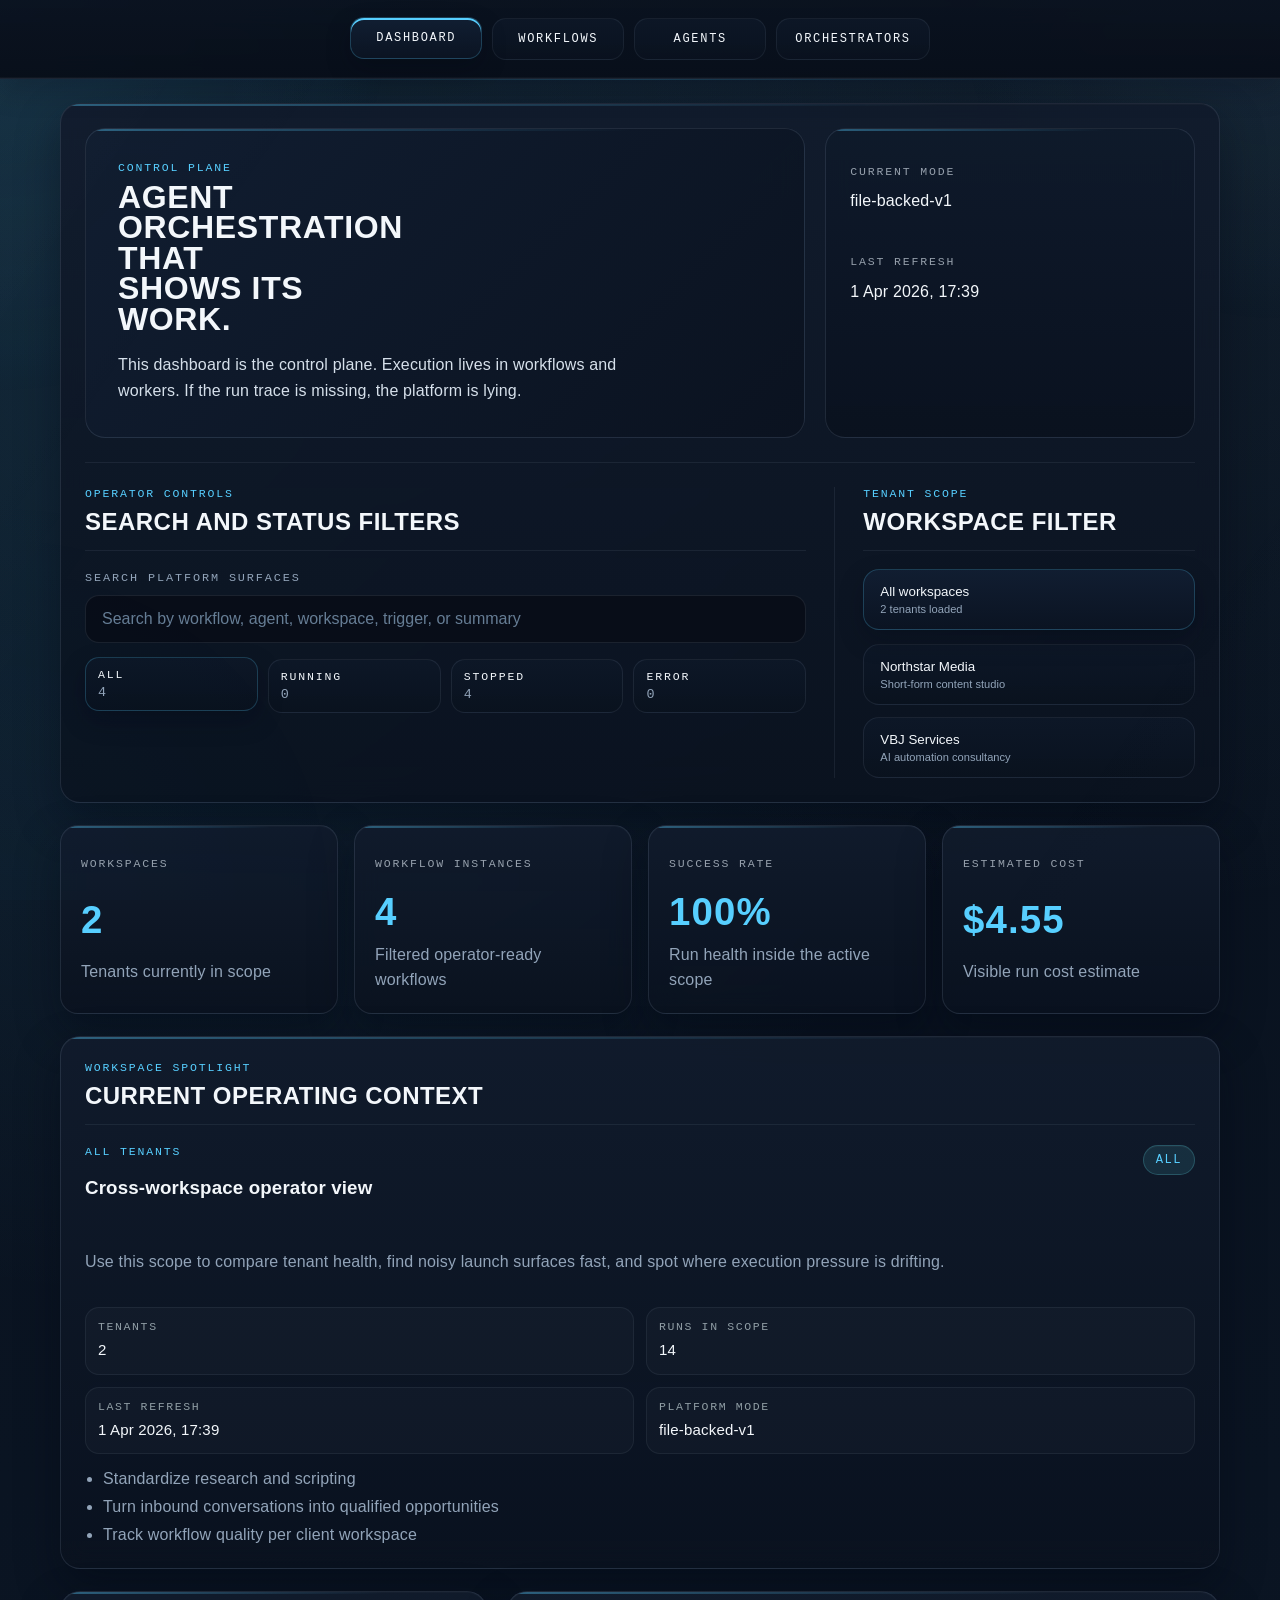
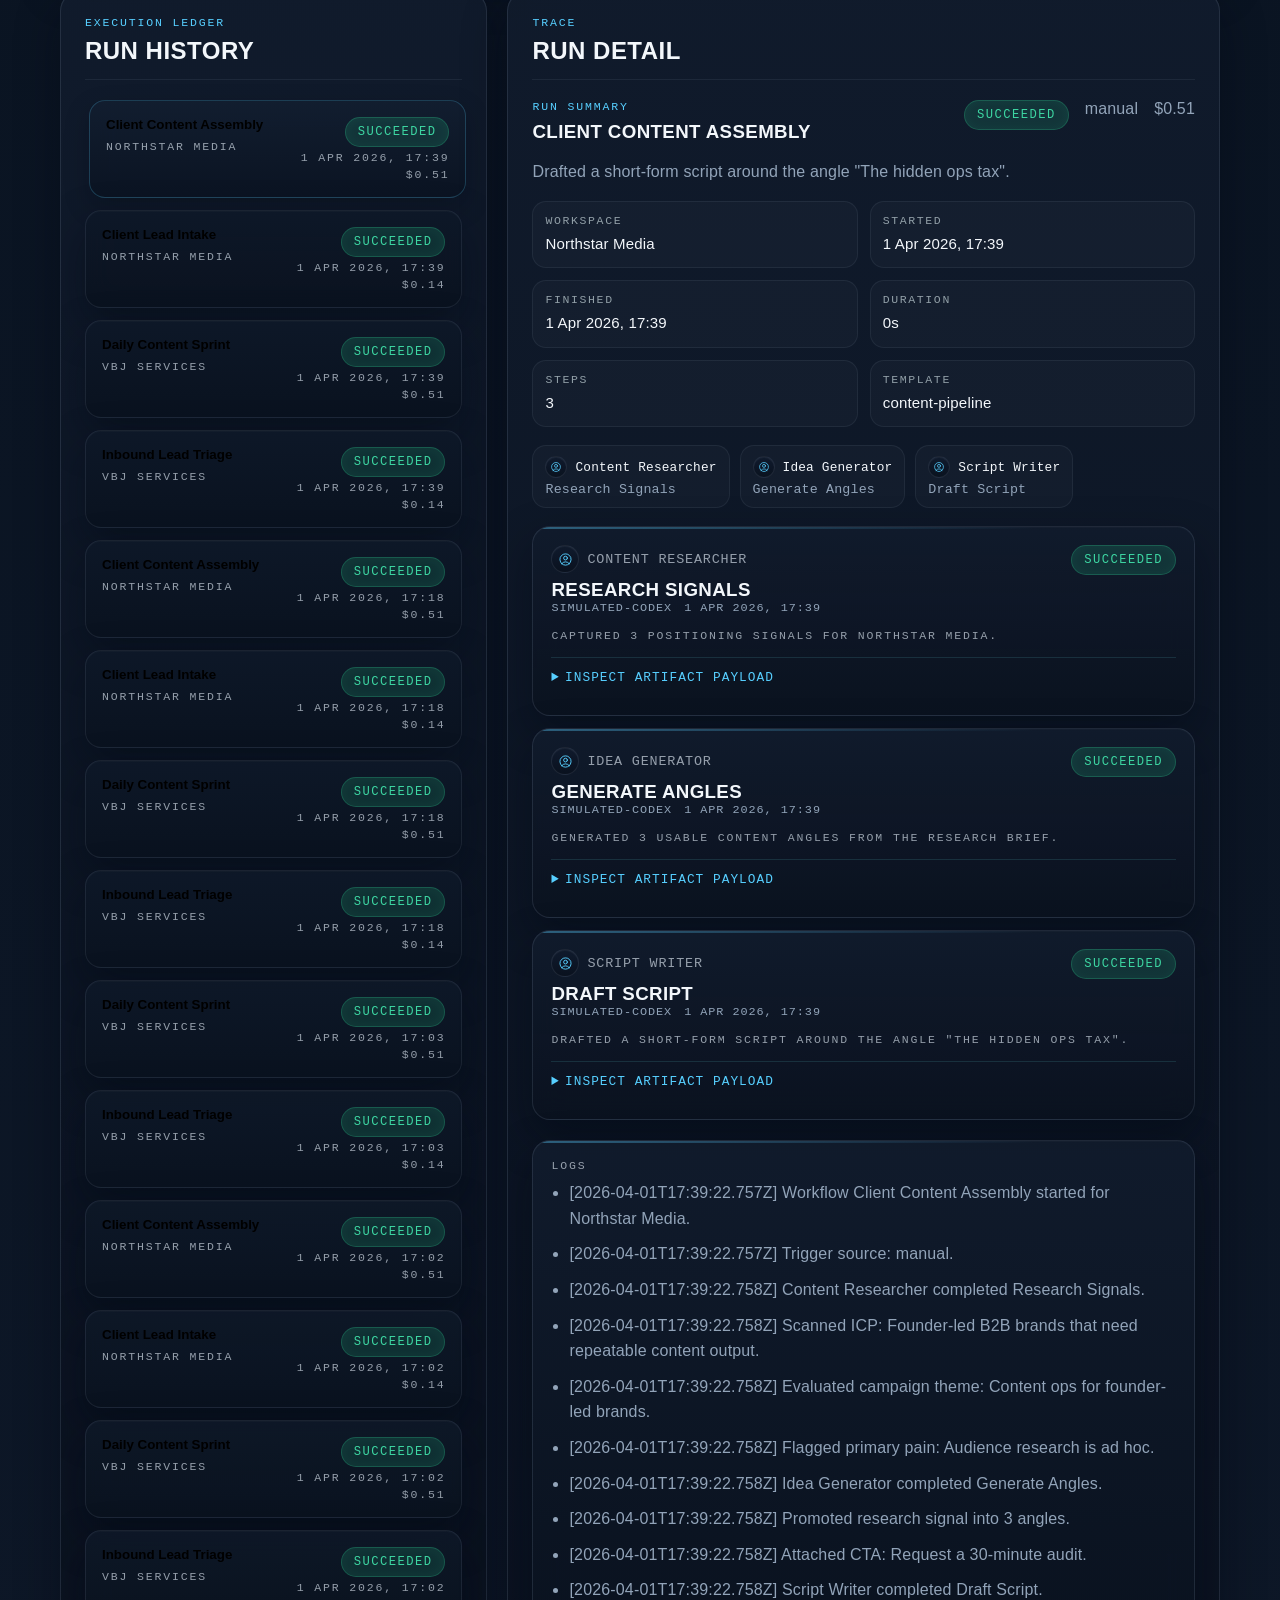
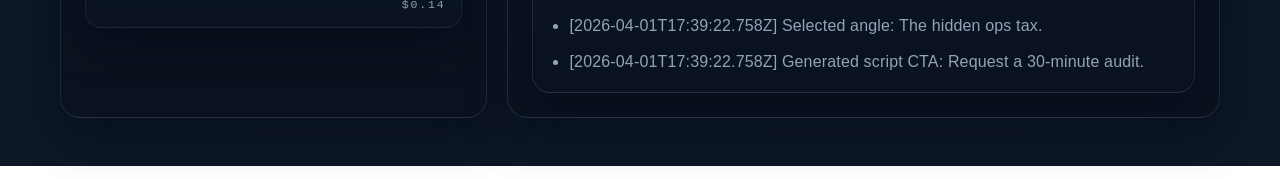
==== commit d4296deb: "combined  The dashboard intro, runtime meta, search/status controls, and workspace filter" ====
--- a/dashboard/index.html
+++ b/dashboard/index.html
@@ -24,44 +24,53 @@
         <main class="dashboard">
           <section class="view-stack">
             <section class="view" id="view-dashboard" data-view="dashboard">
-              <header class="hero">
-                <div class="hero__copy">
-                  <p class="eyebrow">Control Plane</p>
-                  <h1>Agent orchestration that shows its work.</h1>
-                  <p class="hero__lede">
-                    This dashboard is the control plane. Execution lives in workflows and workers. If the
-                    run trace is missing, the platform is lying.
-                  </p>
-                </div>
-                <div class="hero__panel">
-                  <p class="hero__label">Current mode</p>
-                  <p class="hero__value" id="mode-badge">file-backed-v1</p>
-                  <p class="hero__label">Last refresh</p>
-                  <p class="hero__value" id="generated-at">waiting for state</p>
-                </div>
-              </header>
-
-              <section class="panel panel--control-rack">
-                <div class="control-rack">
-                  <section class="control-rack__block control-rack__block--filters">
-                    <div class="panel__heading control-rack__heading">
-                      <div>
-                        <p class="eyebrow">Operator Controls</p>
-                        <h2>Search and status filters</h2>
+              <section class="panel panel--dashboard-overview">
+                <div class="dashboard-overview">
+                  <div class="dashboard-overview__top">
+                    <div class="hero__copy">
+                      <p class="eyebrow">Control Plane</p>
+                      <h1>Agent orchestration that shows its work.</h1>
+                      <p class="hero__lede">
+                        This dashboard is the control plane. Execution lives in workflows and workers. If the
+                        run trace is missing, the platform is lying.
+                      </p>
+                    </div>
+
+                    <div class="hero__panel">
+                      <div class="hero__meta">
+                        <div>
+                          <p class="hero__label">Current mode</p>
+                          <p class="hero__value" id="mode-badge">file-backed-v1</p>
+                        </div>
+                        <div>
+                          <p class="hero__label">Last refresh</p>
+                          <p class="hero__value" id="generated-at">waiting for state</p>
+                        </div>
                       </div>
                     </div>
-                    <div id="control-bar"></div>
-                  </section>
-
-                  <section class="control-rack__block control-rack__block--workspace">
-                    <div class="panel__heading control-rack__heading">
-                      <div>
-                        <p class="eyebrow">Tenant Scope</p>
-                        <h2>Workspace filter</h2>
+                  </div>
+
+                  <div class="dashboard-overview__bottom">
+                    <section class="control-rack__block control-rack__block--filters">
+                      <div class="panel__heading control-rack__heading">
+                        <div>
+                          <p class="eyebrow">Operator Controls</p>
+                          <h2>Search and status filters</h2>
+                        </div>
                       </div>
-                    </div>
-                    <div class="workspace-switcher" id="workspace-switcher"></div>
-                  </section>
+                      <div id="control-bar"></div>
+                    </section>
+
+                    <section class="control-rack__block control-rack__block--workspace">
+                      <div class="panel__heading control-rack__heading">
+                        <div>
+                          <p class="eyebrow">Tenant Scope</p>
+                          <h2>Workspace filter</h2>
+                        </div>
+                      </div>
+                      <div class="workspace-switcher" id="workspace-switcher"></div>
+                    </section>
+                  </div>
                 </div>
               </section>
 
--- a/dashboard/styles.css
+++ b/dashboard/styles.css
@@ -282,14 +282,6 @@
   background: linear-gradient(180deg, rgba(13, 22, 37, 0.88), rgba(9, 16, 28, 0.84));
 }
 
-.hero {
-  display: grid;
-  grid-template-columns: minmax(0, 1.85fr) minmax(280px, 0.95fr);
-  gap: clamp(14px, 2vw, 20px);
-  margin-bottom: clamp(16px, 2vw, 22px);
-  animation: rise-in 520ms ease-out both;
-}
-
 .hero__copy,
 .hero__panel,
 .panel,
@@ -381,6 +373,11 @@
     linear-gradient(180deg, rgba(15, 26, 43, 0.96), rgba(10, 18, 31, 0.98));
 }
 
+.hero__meta {
+  display: grid;
+  gap: 18px;
+}
+
 .hero__label,
 .eyebrow,
 .workflow-card__tenant,
@@ -419,14 +416,27 @@
   min-width: 0;
 }
 
-.panel--control-rack {
-  padding-block: clamp(18px, 2.4vw, 24px);
-}
-
-.control-rack {
+.panel--dashboard-overview {
+  padding: clamp(18px, 2.5vw, 24px);
+}
+
+.dashboard-overview {
+  display: grid;
+  gap: clamp(18px, 2.5vw, 24px);
+}
+
+.dashboard-overview__top {
+  display: grid;
+  grid-template-columns: minmax(0, 1.85fr) minmax(280px, 0.95fr);
+  gap: clamp(14px, 2vw, 20px);
+}
+
+.dashboard-overview__bottom {
   display: grid;
   grid-template-columns: minmax(0, 2fr) minmax(280px, 1fr);
   gap: clamp(18px, 2.4vw, 28px);
+  padding-top: clamp(18px, 2.4vw, 24px);
+  border-top: 1px solid rgba(146, 164, 185, 0.1);
 }
 
 .control-rack__block {
@@ -443,6 +453,11 @@
 
 .control-rack__heading {
   margin-bottom: 18px;
+}
+
+.panel--dashboard-overview .hero__copy,
+.panel--dashboard-overview .hero__panel {
+  box-shadow: none;
 }
 
 .view-stack {
@@ -1712,7 +1727,8 @@
     margin: 0;
   }
 
-  .control-rack {
+  .dashboard-overview__top,
+  .dashboard-overview__bottom {
     grid-template-columns: 1fr;
   }
 
@@ -1725,7 +1741,6 @@
 }
 
 @media (max-width: 980px) {
-  .hero,
   .ledger {
     grid-template-columns: 1fr;
   }
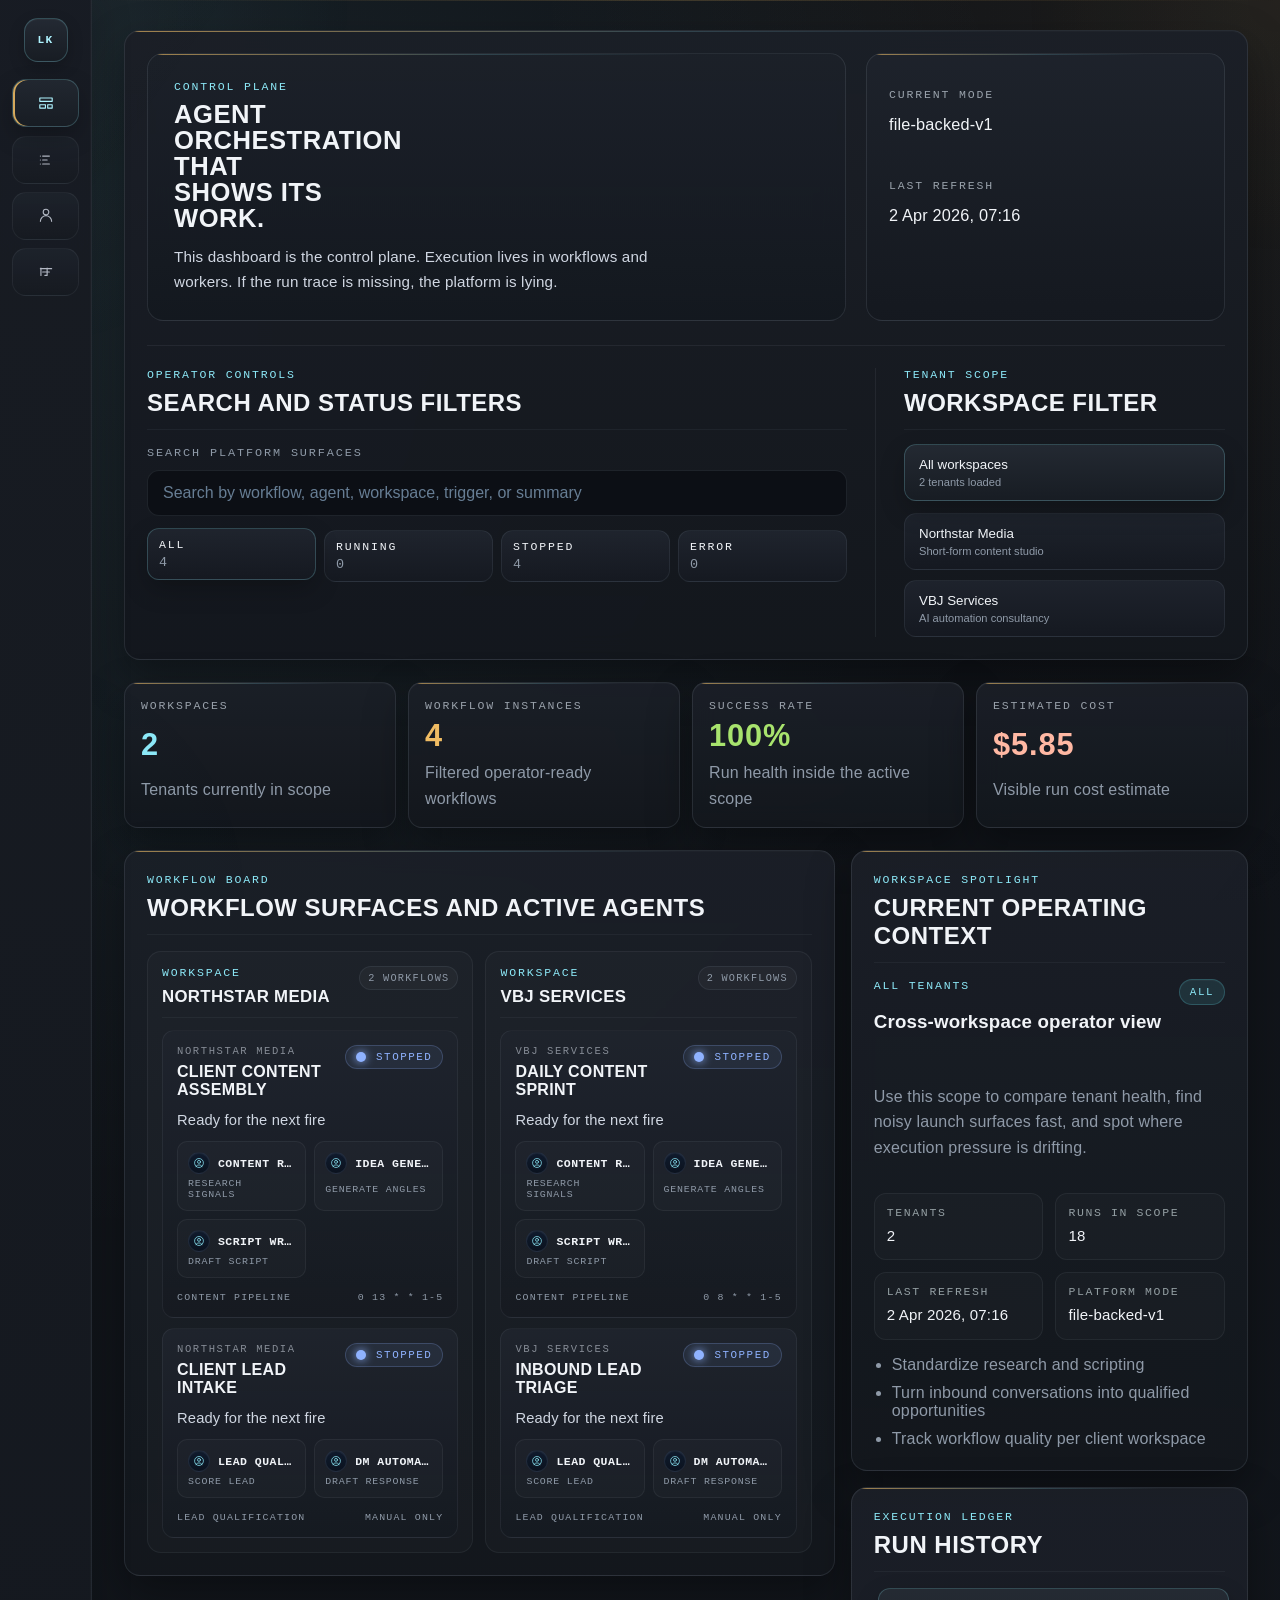
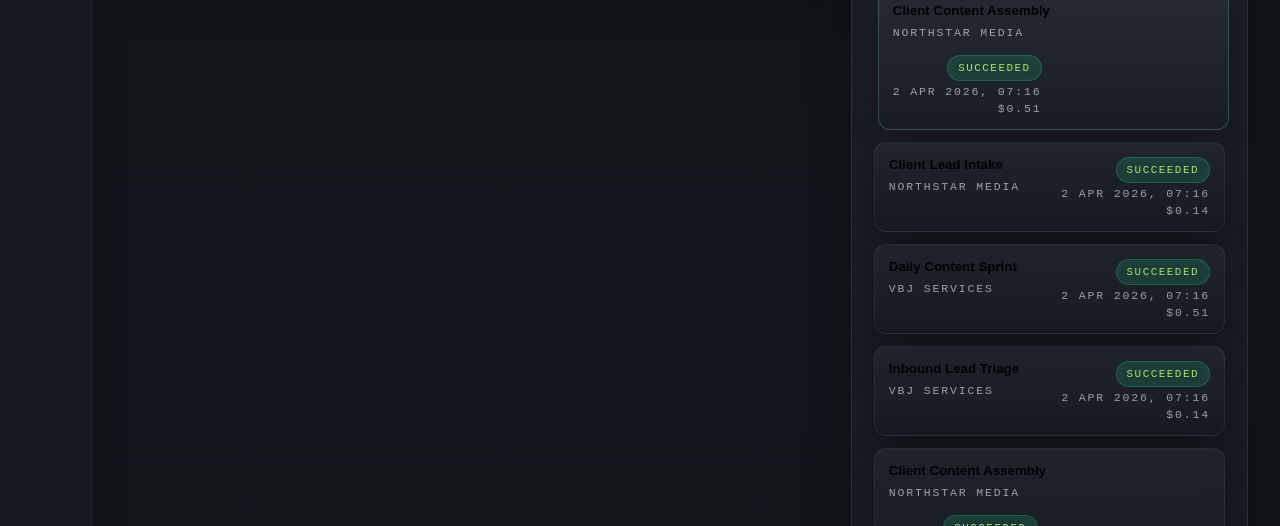
==== commit 5912987e: "feat: add dashboard workflow board and icon rail" ====
--- a/dashboard/index.html
+++ b/dashboard/index.html
@@ -14,9 +14,18 @@
       </button>
 
       <aside class="sidebar" id="sidebar">
-        <button class="sidebar__close" id="sidebar-close" type="button" aria-label="Close navigation">
-          Close
-        </button>
+        <div class="sidebar__top">
+          <div class="sidebar__brand" aria-label="Agent Orchestrator">
+            <div class="sidebar__brand-mark" aria-hidden="true">LK</div>
+            <div class="sidebar__brand-copy">
+              <strong>Agent OS</strong>
+              <small>Control plane</small>
+            </div>
+          </div>
+          <button class="sidebar__close" id="sidebar-close" type="button" aria-label="Close navigation">
+            Close
+          </button>
+        </div>
         <nav class="sidebar__nav" id="nav-menu" aria-label="Dashboard navigation"></nav>
       </aside>
 
@@ -76,36 +85,48 @@
 
               <section class="metrics" id="metrics"></section>
 
-              <section class="panel">
-                <div class="panel__heading">
-                  <div>
-                    <p class="eyebrow">Workspace Spotlight</p>
-                    <h2>Current operating context</h2>
-                  </div>
-                </div>
-                <div id="workspace-spotlight"></div>
-              </section>
-
-              <section class="ledger">
-                <div class="panel panel--list">
+              <section class="dashboard-stage">
+                <div class="panel panel--board">
                   <div class="panel__heading">
                     <div>
-                      <p class="eyebrow">Execution Ledger</p>
-                      <h2>Run history</h2>
-                    </div>
-                  </div>
-                  <div class="run-list" id="run-list"></div>
-                </div>
-
-                <div class="panel panel--detail">
-                  <div class="panel__heading">
-                    <div>
-                      <p class="eyebrow">Trace</p>
-                      <h2>Run detail</h2>
-                    </div>
-                  </div>
-                  <div id="run-detail"></div>
-                </div>
+                      <p class="eyebrow">Workflow Board</p>
+                      <h2>Workflow surfaces and active agents</h2>
+                    </div>
+                  </div>
+                  <div id="dashboard-workflow-board"></div>
+                </div>
+
+                <div class="dashboard-stage__side">
+                  <section class="panel">
+                    <div class="panel__heading">
+                      <div>
+                        <p class="eyebrow">Workspace Spotlight</p>
+                        <h2>Current operating context</h2>
+                      </div>
+                    </div>
+                    <div id="workspace-spotlight"></div>
+                  </section>
+
+                  <section class="panel panel--list">
+                    <div class="panel__heading">
+                      <div>
+                        <p class="eyebrow">Execution Ledger</p>
+                        <h2>Run history</h2>
+                      </div>
+                    </div>
+                    <div class="run-list" id="run-list"></div>
+                  </section>
+                </div>
+              </section>
+
+              <section class="panel panel--detail">
+                <div class="panel__heading">
+                  <div>
+                    <p class="eyebrow">Trace</p>
+                    <h2>Run detail</h2>
+                  </div>
+                </div>
+                <div id="run-detail"></div>
               </section>
             </section>
 
--- a/dashboard/styles.css
+++ b/dashboard/styles.css
@@ -1,25 +1,25 @@
 :root {
-  --bg: #08111d;
-  --bg-deep: #0d1828;
-  --bg-soft: #111d31;
-  --panel: rgba(12, 21, 35, 0.88);
-  --panel-strong: rgba(17, 27, 44, 0.94);
-  --panel-muted: rgba(10, 18, 31, 0.9);
-  --ink: #f3f7fb;
-  --ink-soft: #d6e0eb;
-  --muted: #92a4b9;
-  --accent: #57cfff;
-  --accent-soft: rgba(87, 207, 255, 0.12);
-  --accent-alt: #7dd3fc;
-  --warning: #f5be62;
-  --success: #3dd7a3;
-  --danger: #ff7a88;
-  --border: rgba(146, 164, 185, 0.16);
-  --border-strong: rgba(87, 207, 255, 0.22);
+  --bg: #12151a;
+  --bg-deep: #0f1217;
+  --bg-soft: #1a1f27;
+  --panel: rgba(23, 27, 34, 0.94);
+  --panel-strong: rgba(27, 31, 39, 0.96);
+  --panel-muted: rgba(19, 23, 29, 0.94);
+  --ink: #f1f4f8;
+  --ink-soft: #d0d7e2;
+  --muted: #8f9aa8;
+  --accent: #8ce8f7;
+  --accent-soft: rgba(140, 232, 247, 0.12);
+  --accent-alt: #aef3ff;
+  --warning: #f0bc63;
+  --success: #a8e36d;
+  --danger: #ff8b79;
+  --border: rgba(143, 154, 168, 0.16);
+  --border-strong: rgba(140, 232, 247, 0.22);
   --shadow:
     0 1px 0 rgba(255, 255, 255, 0.02) inset,
-    0 18px 44px rgba(2, 8, 20, 0.42);
-  --shadow-soft: 0 10px 24px rgba(2, 8, 20, 0.26);
+    0 18px 44px rgba(0, 0, 0, 0.34);
+  --shadow-soft: 0 10px 24px rgba(0, 0, 0, 0.22);
 }
 
 html {
@@ -36,9 +36,9 @@
   overflow-x: hidden;
   color: var(--ink);
   background:
-    radial-gradient(circle at 12% 10%, rgba(87, 207, 255, 0.12), transparent 30%),
-    radial-gradient(circle at 88% 0%, rgba(125, 211, 252, 0.08), transparent 26%),
-    linear-gradient(180deg, #09111d 0%, #0a1422 44%, #0d1727 100%);
+    radial-gradient(circle at 10% 8%, rgba(140, 232, 247, 0.08), transparent 24%),
+    radial-gradient(circle at 100% 0%, rgba(240, 188, 99, 0.06), transparent 18%),
+    linear-gradient(180deg, #101318 0%, #12161c 48%, #0e1116 100%);
   font-family: "Segoe UI Variable Text", "Bahnschrift", "Trebuchet MS", sans-serif;
   letter-spacing: 0.01em;
 }
@@ -57,21 +57,22 @@
 
 body::before {
   background:
-    radial-gradient(circle at top left, rgba(87, 207, 255, 0.14), transparent 26%),
-    radial-gradient(circle at top right, rgba(125, 211, 252, 0.08), transparent 22%);
-  opacity: 0.8;
+    radial-gradient(circle at top left, rgba(140, 232, 247, 0.08), transparent 24%),
+    radial-gradient(circle at top right, rgba(240, 188, 99, 0.05), transparent 18%);
+  opacity: 0.75;
 }
 
 body::after {
   background:
-    linear-gradient(125deg, rgba(255, 255, 255, 0.04), transparent 26%, transparent 72%, rgba(255, 255, 255, 0.02)),
-    radial-gradient(circle at bottom left, rgba(87, 207, 255, 0.05), transparent 26%);
-  opacity: 0.34;
+    linear-gradient(125deg, rgba(255, 255, 255, 0.025), transparent 28%, transparent 72%, rgba(255, 255, 255, 0.015)),
+    radial-gradient(circle at bottom left, rgba(140, 232, 247, 0.04), transparent 24%);
+  opacity: 0.26;
 }
 
 .app-shell {
   position: relative;
-  display: block;
+  display: grid;
+  grid-template-columns: 92px minmax(0, 1fr);
   min-height: 100vh;
 }
 
@@ -90,29 +91,60 @@
 .sidebar {
   position: sticky;
   top: 0;
-  display: flex;
-  align-items: center;
-  justify-content: center;
-  gap: 16px;
-  width: 100%;
-  min-height: auto;
-  padding: 18px clamp(16px, 3.6vw, 40px);
-  border-bottom: 1px solid rgba(146, 164, 185, 0.12);
-  background: linear-gradient(180deg, rgba(10, 18, 31, 0.94), rgba(8, 14, 25, 0.96));
+  display: grid;
+  align-content: start;
+  gap: 18px;
+  width: 92px;
+  min-height: 100vh;
+  padding: 18px 12px;
+  border-right: 1px solid rgba(143, 154, 168, 0.12);
+  background: linear-gradient(180deg, rgba(24, 28, 35, 0.98), rgba(17, 21, 28, 0.99));
   box-shadow:
-    inset 0 -1px 0 rgba(255, 255, 255, 0.03),
-    0 12px 28px rgba(2, 8, 20, 0.18);
+    inset -1px 0 0 rgba(255, 255, 255, 0.02),
+    12px 0 28px rgba(0, 0, 0, 0.12);
   backdrop-filter: blur(12px);
   z-index: 45;
   transition: transform 220ms ease, box-shadow 220ms ease;
 }
 
+.sidebar__top {
+  display: grid;
+  gap: 14px;
+}
+
+.sidebar__brand {
+  display: grid;
+  justify-items: center;
+  gap: 10px;
+}
+
+.sidebar__brand-mark {
+  display: grid;
+  place-items: center;
+  width: 44px;
+  height: 44px;
+  border-radius: 14px;
+  border: 1px solid rgba(140, 232, 247, 0.24);
+  background:
+    linear-gradient(180deg, rgba(36, 42, 52, 0.98), rgba(24, 29, 36, 0.98));
+  color: var(--accent-alt);
+  font-family: "Cascadia Code", "Consolas", monospace;
+  font-size: 0.7rem;
+  font-weight: 700;
+  letter-spacing: 0.12em;
+  text-transform: uppercase;
+  box-shadow:
+    inset 0 1px 0 rgba(255, 255, 255, 0.04),
+    0 6px 16px rgba(0, 0, 0, 0.2);
+}
+
+.sidebar__brand-copy {
+  display: none;
+}
+
 .sidebar__nav {
-  display: flex;
-  flex: 0 1 auto;
-  justify-content: center;
-  flex-wrap: wrap;
-  gap: 10px;
+  display: grid;
+  gap: 8px;
 }
 
 .sidebar__close {
@@ -138,13 +170,13 @@
   display: inline-flex;
   justify-content: center;
   align-items: center;
-  gap: 0;
-  width: auto;
-  min-width: 132px;
-  padding: 13px 18px;
+  gap: 10px;
+  width: 100%;
+  min-width: 0;
+  padding: 12px 10px;
   border-radius: 14px;
-  border: 1px solid rgba(146, 164, 185, 0.1);
-  background: linear-gradient(180deg, rgba(14, 24, 40, 0.9), rgba(10, 18, 31, 0.94));
+  border: 1px solid rgba(143, 154, 168, 0.1);
+  background: linear-gradient(180deg, rgba(30, 35, 44, 0.92), rgba(22, 26, 33, 0.96));
   color: var(--ink);
   text-align: center;
   cursor: pointer;
@@ -155,13 +187,28 @@
     background 180ms ease;
 }
 
-.nav-link span,
-.nav-link {
-  font-family: "Cascadia Code", "Consolas", monospace;
-  text-transform: uppercase;
-}
-
-.nav-link span {
+.nav-link,
+.nav-link__label {
+  font-family: "Cascadia Code", "Consolas", monospace;
+  text-transform: uppercase;
+}
+
+.nav-link__icon {
+  display: inline-flex;
+  align-items: center;
+  justify-content: center;
+  width: 22px;
+  height: 22px;
+  color: rgba(208, 215, 226, 0.84);
+}
+
+.nav-link__icon svg {
+  width: 18px;
+  height: 18px;
+}
+
+.nav-link__label {
+  display: none;
   font-size: 0.75rem;
   letter-spacing: 0.14em;
 }
@@ -171,10 +218,15 @@
   transform: translateY(-1px);
   border-color: var(--border-strong);
   box-shadow:
-    inset 0 2px 0 var(--accent),
+    inset 2px 0 0 rgba(240, 188, 99, 0.88),
     var(--shadow-soft);
   background:
-    linear-gradient(180deg, rgba(17, 31, 51, 0.98), rgba(11, 20, 35, 0.98));
+    linear-gradient(180deg, rgba(34, 40, 49, 0.98), rgba(24, 29, 36, 0.98));
+}
+
+.nav-link.is-active .nav-link__icon,
+.nav-link:hover .nav-link__icon {
+  color: var(--accent-alt);
 }
 
 .nav-toggle {
@@ -186,7 +238,7 @@
   padding: 10px 14px;
   border-radius: 999px;
   border: 1px solid rgba(146, 164, 185, 0.14);
-  background: rgba(14, 24, 40, 0.94);
+  background: rgba(24, 29, 36, 0.96);
   color: var(--ink);
   font-family: "Cascadia Code", "Consolas", monospace;
   font-size: 0.76rem;
@@ -199,9 +251,9 @@
 .shell {
   position: relative;
   min-width: 0;
-  width: min(1360px, calc(100% - clamp(16px, 3.6vw, 40px)));
-  margin: 0 auto;
-  padding: clamp(16px, 2.8vw, 24px) clamp(16px, 3.6vw, 40px) clamp(32px, 4vw, 48px);
+  width: 100%;
+  margin: 0;
+  padding: clamp(20px, 2.8vw, 30px) clamp(18px, 3vw, 32px) clamp(32px, 4vw, 48px);
 }
 
 .shell::before {
@@ -209,8 +261,8 @@
   position: absolute;
   inset: 0 0 auto;
   height: 1px;
-  background: linear-gradient(90deg, transparent, rgba(87, 207, 255, 0.35), transparent);
-  opacity: 0.6;
+  background: linear-gradient(90deg, transparent, rgba(240, 188, 99, 0.28), transparent);
+  opacity: 0.7;
 }
 
 .pulse-bars-loader {
@@ -317,21 +369,21 @@
   position: absolute;
   inset: 0 auto auto 0;
   width: 100%;
-  height: 2px;
-  background: linear-gradient(90deg, rgba(87, 207, 255, 0.55), transparent 76%);
-  opacity: 0.7;
+  height: 1px;
+  background: linear-gradient(90deg, rgba(240, 188, 99, 0.7), rgba(140, 232, 247, 0.2) 48%, transparent 78%);
+  opacity: 0.9;
 }
 
 .hero__copy,
 .hero__panel,
 .panel {
-  border-radius: 20px;
+  border-radius: 16px;
 }
 
 .hero__copy {
-  padding: clamp(20px, 3vw, 32px);
+  padding: clamp(18px, 2.6vw, 26px);
   background:
-    linear-gradient(135deg, rgba(17, 30, 49, 0.98), rgba(11, 19, 32, 0.96));
+    linear-gradient(180deg, rgba(28, 33, 41, 0.98), rgba(20, 24, 31, 0.96));
 }
 
 .hero__copy h1,
@@ -351,26 +403,26 @@
 
 .hero__copy h1 {
   max-width: 11ch;
-  font-size: clamp(1.25rem, 2.5vw, 2.45rem);
-  line-height: 0.95;
+  font-size: clamp(1.1rem, 2vw, 1.9rem);
+  line-height: 1.02;
   text-shadow: none;
 }
 
 .hero__lede {
   max-width: 58ch;
-  margin: 18px 0 0;
-  font-size: clamp(0.95rem, 0.9rem + 0.22vw, 1rem);
-  line-height: 1.65;
+  margin: 14px 0 0;
+  font-size: 0.95rem;
+  line-height: 1.6;
   color: var(--ink-soft);
 }
 
 .hero__panel {
-  padding: clamp(18px, 2.5vw, 24px);
+  padding: clamp(18px, 2.3vw, 22px);
   display: grid;
   gap: 12px;
   align-content: start;
   background:
-    linear-gradient(180deg, rgba(15, 26, 43, 0.96), rgba(10, 18, 31, 0.98));
+    linear-gradient(180deg, rgba(30, 35, 44, 0.98), rgba(21, 25, 32, 0.98));
 }
 
 .hero__meta {
@@ -406,7 +458,7 @@
 
 .hero__value {
   margin: 0 0 12px;
-  font-size: 1rem;
+  font-size: 1.02rem;
   line-height: 1.55;
 }
 
@@ -416,8 +468,20 @@
   min-width: 0;
 }
 
+.dashboard-stage {
+  display: grid;
+  grid-template-columns: minmax(0, 1.7fr) minmax(300px, 0.95fr);
+  gap: 16px;
+  align-items: start;
+}
+
+.dashboard-stage__side {
+  display: grid;
+  gap: 16px;
+}
+
 .panel--dashboard-overview {
-  padding: clamp(18px, 2.5vw, 24px);
+  padding: clamp(16px, 2.3vw, 22px);
 }
 
 .dashboard-overview {
@@ -435,8 +499,8 @@
   display: grid;
   grid-template-columns: minmax(0, 2fr) minmax(280px, 1fr);
   gap: clamp(18px, 2.4vw, 28px);
-  padding-top: clamp(18px, 2.4vw, 24px);
-  border-top: 1px solid rgba(146, 164, 185, 0.1);
+  padding-top: clamp(16px, 2vw, 22px);
+  border-top: 1px solid rgba(143, 154, 168, 0.1);
 }
 
 .control-rack__block {
@@ -448,7 +512,7 @@
 
 .control-rack__block--workspace {
   padding-left: clamp(18px, 2.2vw, 28px);
-  border-left: 1px solid rgba(146, 164, 185, 0.1);
+  border-left: 1px solid rgba(143, 154, 168, 0.1);
 }
 
 .control-rack__heading {
@@ -460,6 +524,191 @@
   box-shadow: none;
 }
 
+#dashboard-workflow-board {
+  display: grid;
+  grid-template-columns: repeat(auto-fit, minmax(280px, 1fr));
+  gap: 12px;
+}
+
+.workflow-column {
+  display: grid;
+  gap: 12px;
+  padding: 14px;
+  border-radius: 14px;
+  border: 1px solid rgba(143, 154, 168, 0.1);
+  background: rgba(255, 255, 255, 0.018);
+}
+
+.workflow-column__head {
+  display: flex;
+  justify-content: space-between;
+  align-items: start;
+  gap: 12px;
+  padding-bottom: 10px;
+  border-bottom: 1px solid rgba(143, 154, 168, 0.08);
+}
+
+.workflow-column__head h3 {
+  margin: 0;
+  font-family: "Bahnschrift SemiCondensed", "Arial Narrow", sans-serif;
+  font-size: 1.05rem;
+  letter-spacing: 0.02em;
+  text-transform: uppercase;
+}
+
+.workflow-column__count {
+  padding: 5px 8px;
+  border-radius: 999px;
+  border: 1px solid rgba(143, 154, 168, 0.12);
+  background: rgba(255, 255, 255, 0.03);
+  color: var(--muted);
+  font-family: "Cascadia Code", "Consolas", monospace;
+  font-size: 0.64rem;
+  letter-spacing: 0.12em;
+  text-transform: uppercase;
+}
+
+.workflow-column__stack {
+  display: grid;
+  gap: 10px;
+}
+
+.workflow-lane {
+  display: grid;
+  gap: 10px;
+  padding: 14px;
+  border-radius: 12px;
+  border: 1px solid rgba(143, 154, 168, 0.1);
+  background: linear-gradient(180deg, rgba(31, 36, 45, 0.98), rgba(22, 26, 33, 0.96));
+  cursor: pointer;
+  transition:
+    transform 180ms ease,
+    border-color 180ms ease,
+    box-shadow 180ms ease,
+    background 180ms ease;
+}
+
+.workflow-lane:hover,
+.workflow-lane:focus-visible {
+  transform: translateY(-2px);
+  border-color: var(--border-strong);
+  box-shadow: var(--shadow-soft);
+  outline: none;
+}
+
+.workflow-lane__head {
+  display: flex;
+  justify-content: space-between;
+  align-items: start;
+  gap: 12px;
+}
+
+.workflow-lane__workspace,
+.workflow-lane__foot span,
+.workflow-lane__agent small {
+  font-family: "Cascadia Code", "Consolas", monospace;
+  text-transform: uppercase;
+}
+
+.workflow-lane__workspace {
+  margin: 0 0 6px;
+  color: rgba(208, 215, 226, 0.58);
+  font-size: 0.66rem;
+  letter-spacing: 0.15em;
+}
+
+.workflow-lane__head h3 {
+  margin: 0;
+  font-family: "Bahnschrift SemiCondensed", "Arial Narrow", sans-serif;
+  font-size: 1rem;
+  letter-spacing: 0.02em;
+  text-transform: uppercase;
+}
+
+.workflow-lane__detail {
+  margin: 0;
+  color: var(--ink-soft);
+  line-height: 1.5;
+  font-size: 0.92rem;
+}
+
+.workflow-lane__agents {
+  display: grid;
+  grid-template-columns: repeat(2, minmax(0, 1fr));
+  gap: 8px;
+}
+
+.workflow-lane__agent {
+  display: grid;
+  gap: 4px;
+  min-width: 0;
+  padding: 10px;
+  border-radius: 10px;
+  border: 1px solid rgba(143, 154, 168, 0.1);
+  background: rgba(255, 255, 255, 0.02);
+  color: var(--ink);
+  text-align: left;
+  cursor: pointer;
+  transition:
+    transform 160ms ease,
+    border-color 160ms ease,
+    background 160ms ease;
+}
+
+.workflow-lane__agent:hover,
+.workflow-lane__agent:focus-visible {
+  transform: translateY(-1px);
+  border-color: var(--border-strong);
+  background: rgba(255, 255, 255, 0.04);
+  outline: none;
+}
+
+.workflow-lane__agent-head {
+  display: flex;
+  align-items: center;
+  gap: 8px;
+  min-width: 0;
+}
+
+.workflow-lane__agent strong {
+  min-width: 0;
+  overflow: hidden;
+  text-overflow: ellipsis;
+  white-space: nowrap;
+  font-family: "Cascadia Code", "Consolas", monospace;
+  font-size: 0.72rem;
+  letter-spacing: 0.04em;
+  text-transform: uppercase;
+}
+
+.workflow-lane__agent small {
+  color: var(--muted);
+  font-size: 0.62rem;
+  letter-spacing: 0.08em;
+}
+
+.workflow-lane__agent--running {
+  border-color: rgba(140, 232, 247, 0.3);
+}
+
+.workflow-lane__agent--error {
+  border-color: rgba(255, 139, 121, 0.28);
+}
+
+.workflow-lane__foot {
+  display: flex;
+  justify-content: space-between;
+  align-items: center;
+  gap: 10px;
+  padding-top: 4px;
+}
+
+.workflow-lane__foot span {
+  color: var(--muted);
+  font-size: 0.62rem;
+  letter-spacing: 0.12em;
+}
+
 .view-stack {
   display: grid;
 }
@@ -481,7 +730,7 @@
 }
 
 .panel {
-  padding: clamp(18px, 2.5vw, 24px);
+  padding: clamp(16px, 2.2vw, 22px);
   animation: rise-in 620ms ease-out both;
 }
 
@@ -491,9 +740,9 @@
   align-items: end;
   flex-wrap: wrap;
   gap: 16px;
-  margin-bottom: 20px;
-  padding-bottom: 14px;
-  border-bottom: 1px solid rgba(146, 164, 185, 0.1);
+  margin-bottom: 16px;
+  padding-bottom: 12px;
+  border-bottom: 1px solid rgba(143, 154, 168, 0.08);
 }
 
 .eyebrow {
@@ -571,13 +820,13 @@
   display: inline-flex;
   align-items: center;
   gap: 10px;
-  padding: 6px 12px;
+  padding: 5px 10px;
   border-radius: 999px;
   border: 1px solid rgba(146, 164, 185, 0.16);
   background: rgba(255, 255, 255, 0.03);
   font-family: "Cascadia Code", "Consolas", monospace;
-  font-size: 0.72rem;
-  letter-spacing: 0.12em;
+  font-size: 0.68rem;
+  letter-spacing: 0.14em;
   text-transform: uppercase;
 }
 
@@ -674,13 +923,13 @@
 
 .workspace-switcher {
   display: grid;
-  grid-template-columns: repeat(auto-fit, minmax(min(100%, 180px), 1fr));
-  gap: 12px;
+  grid-template-columns: repeat(auto-fit, minmax(min(100%, 168px), 1fr));
+  gap: 10px;
 }
 
 .operator-controls {
   display: grid;
-  gap: 16px;
+  gap: 14px;
 }
 
 .search-field {
@@ -698,10 +947,10 @@
 
 .search-field input {
   width: 100%;
-  padding: 14px 16px;
-  border-radius: 14px;
-  border: 1px solid rgba(146, 164, 185, 0.14);
-  background: rgba(8, 14, 24, 0.9);
+  padding: 13px 15px;
+  border-radius: 12px;
+  border: 1px solid rgba(143, 154, 168, 0.14);
+  background: rgba(13, 16, 21, 0.92);
   color: var(--ink);
   font: inherit;
   outline: none;
@@ -719,8 +968,8 @@
 
 .filter-strip {
   display: grid;
-  grid-template-columns: repeat(auto-fit, minmax(108px, 1fr));
-  gap: 10px;
+  grid-template-columns: repeat(auto-fit, minmax(96px, 1fr));
+  gap: 8px;
 }
 
 .filter-pill {
@@ -728,10 +977,10 @@
   gap: 4px;
   min-width: 0;
   width: 100%;
-  padding: 10px 12px;
-  border-radius: 14px;
-  border: 1px solid rgba(146, 164, 185, 0.12);
-  background: linear-gradient(180deg, rgba(14, 24, 40, 0.92), rgba(10, 18, 31, 0.94));
+  padding: 9px 11px;
+  border-radius: 12px;
+  border: 1px solid rgba(143, 154, 168, 0.12);
+  background: linear-gradient(180deg, rgba(32, 37, 46, 0.96), rgba(22, 26, 33, 0.96));
   color: var(--ink);
   text-align: left;
   cursor: pointer;
@@ -768,10 +1017,10 @@
 .workspace-pill {
   min-width: 0;
   width: 100%;
-  padding: 14px 16px;
-  border-radius: 16px;
-  border: 1px solid rgba(146, 164, 185, 0.12);
-  background: linear-gradient(180deg, rgba(14, 24, 40, 0.92), rgba(10, 18, 31, 0.94));
+  padding: 12px 14px;
+  border-radius: 12px;
+  border: 1px solid rgba(143, 154, 168, 0.12);
+  background: linear-gradient(180deg, rgba(31, 36, 45, 0.96), rgba(22, 26, 33, 0.96));
   color: var(--ink);
   display: grid;
   gap: 4px;
@@ -793,31 +1042,36 @@
   transform: translateY(-2px);
   border-color: var(--border-strong);
   box-shadow: var(--shadow-soft);
-  background: linear-gradient(180deg, rgba(17, 30, 50, 0.98), rgba(11, 20, 35, 0.98));
+  background: linear-gradient(180deg, rgba(36, 42, 51, 0.98), rgba(24, 29, 36, 0.98));
 }
 
 .metrics {
   display: grid;
-  grid-template-columns: repeat(auto-fit, minmax(min(100%, 180px), 1fr));
-  gap: 16px;
+  grid-template-columns: repeat(auto-fit, minmax(min(100%, 190px), 1fr));
+  gap: 12px;
 }
 
 .metric-card {
-  border-radius: 18px;
-  padding: 20px;
-  display: grid;
-  gap: 8px;
+  border-radius: 14px;
+  padding: 16px;
+  display: grid;
+  gap: 6px;
   animation: rise-in 680ms ease-out both;
 }
 
-.metric-card strong {
-  font-size: clamp(1.8rem, 3vw, 2.6rem);
+.metric-card__label {
+  margin: 0;
+}
+
+.metric-card__value {
+  font-size: clamp(1.55rem, 2.4vw, 2.15rem);
   font-family: "Bahnschrift SemiCondensed", "Arial Narrow", sans-serif;
   letter-spacing: 0.03em;
-  color: var(--accent);
+  color: var(--ink);
   text-shadow: none;
 }
 
+.metric-card__meta,
 .metric-card span,
 .workflow-card__body,
 .run-summary__text,
@@ -830,6 +1084,22 @@
   line-height: 1.6;
 }
 
+.metric-card--workspaces .metric-card__value {
+  color: var(--accent);
+}
+
+.metric-card--workflows .metric-card__value {
+  color: var(--warning);
+}
+
+.metric-card--success .metric-card__value {
+  color: var(--success);
+}
+
+.metric-card--cost .metric-card__value {
+  color: #ffb8a3;
+}
+
 .workflow-card__body--compact {
   display: -webkit-box;
   -webkit-box-orient: vertical;
@@ -862,9 +1132,9 @@
 .spotlight-card__meta div,
 .run-summary-grid div {
   padding: 12px;
-  border-radius: 14px;
-  border: 1px solid rgba(146, 164, 185, 0.1);
-  background: rgba(255, 255, 255, 0.025);
+  border-radius: 12px;
+  border: 1px solid rgba(143, 154, 168, 0.1);
+  background: rgba(255, 255, 255, 0.02);
 }
 
 .spotlight-card__meta dt,
@@ -895,10 +1165,10 @@
 
 .launch-action {
   min-width: 0;
-  padding: 11px 14px;
-  border-radius: 14px;
-  border: 1px solid rgba(146, 164, 185, 0.14);
-  background: linear-gradient(180deg, rgba(18, 45, 65, 0.92), rgba(13, 31, 47, 0.94));
+  padding: 10px 13px;
+  border-radius: 12px;
+  border: 1px solid rgba(143, 154, 168, 0.14);
+  background: linear-gradient(180deg, rgba(40, 48, 57, 0.96), rgba(28, 34, 41, 0.96));
   color: var(--ink);
   font-family: "Cascadia Code", "Consolas", monospace;
   font-size: 0.74rem;
@@ -948,10 +1218,10 @@
 .instance-card,
 .orchestrator-card,
 .setup-card {
-  border-radius: 20px;
-  padding: 20px;
-  display: grid;
-  gap: 14px;
+  border-radius: 14px;
+  padding: 16px;
+  display: grid;
+  gap: 12px;
   animation: rise-in 700ms ease-out both;
 }
 
@@ -982,9 +1252,9 @@
 .instance-card__meta div,
 .orchestrator-card__meta div {
   padding: 12px;
-  border-radius: 14px;
-  border: 1px solid rgba(146, 164, 185, 0.1);
-  background: rgba(255, 255, 255, 0.025);
+  border-radius: 12px;
+  border: 1px solid rgba(143, 154, 168, 0.1);
+  background: rgba(255, 255, 255, 0.02);
 }
 
 .template-card__meta dt,
@@ -1296,15 +1566,15 @@
 }
 
 .workflow-card {
-  border-radius: 20px;
-  padding: 18px;
-  display: grid;
-  gap: 14px;
+  border-radius: 14px;
+  padding: 16px;
+  display: grid;
+  gap: 12px;
   animation: rise-in 740ms ease-out both;
 }
 
 .workflow-card--launch {
-  background: linear-gradient(180deg, rgba(17, 28, 46, 0.98), rgba(10, 18, 31, 0.96));
+  background: linear-gradient(180deg, rgba(31, 36, 45, 0.98), rgba(22, 26, 33, 0.96));
 }
 
 .workflow-card__runtime-text {
@@ -1349,10 +1619,10 @@
 }
 
 .workflow-card__stats span {
-  padding: 10px 12px;
-  border-radius: 14px;
-  border: 1px solid rgba(146, 164, 185, 0.1);
-  background: rgba(255, 255, 255, 0.025);
+  padding: 9px 11px;
+  border-radius: 10px;
+  border: 1px solid rgba(143, 154, 168, 0.1);
+  background: rgba(255, 255, 255, 0.02);
   color: var(--muted);
   font-family: "Cascadia Code", "Consolas", monospace;
   font-size: 0.72rem;
@@ -1394,12 +1664,12 @@
   display: inline-flex;
   align-items: center;
   gap: 8px;
-  padding: 7px 12px;
+  padding: 6px 10px;
   border-radius: 999px;
   font-family: "Cascadia Code", "Consolas", monospace;
-  font-size: 0.76rem;
-  text-transform: uppercase;
-  letter-spacing: 0.12em;
+  font-size: 0.68rem;
+  text-transform: uppercase;
+  letter-spacing: 0.14em;
   border: 1px solid transparent;
   box-shadow: inset 0 1px 0 rgba(255, 255, 255, 0.03);
 }
@@ -1463,12 +1733,12 @@
 
 .run-row {
   width: 100%;
-  padding: 16px;
-  border-radius: 16px;
-  border: 1px solid rgba(146, 164, 185, 0.12);
+  padding: 14px;
+  border-radius: 12px;
+  border: 1px solid rgba(143, 154, 168, 0.12);
   text-align: left;
   cursor: pointer;
-  background: linear-gradient(180deg, rgba(14, 24, 40, 0.94), rgba(10, 18, 31, 0.94));
+  background: linear-gradient(180deg, rgba(31, 36, 45, 0.96), rgba(22, 26, 33, 0.96));
   transition:
     transform 180ms ease,
     border-color 180ms ease,
@@ -1496,7 +1766,7 @@
   transform: translateX(4px);
   border-color: var(--border-strong);
   box-shadow: var(--shadow-soft);
-  background: linear-gradient(180deg, rgba(18, 30, 48, 0.98), rgba(11, 20, 35, 0.98));
+  background: linear-gradient(180deg, rgba(37, 43, 52, 0.98), rgba(25, 30, 37, 0.98));
 }
 
 .run-summary {
@@ -1523,10 +1793,10 @@
 .step-pill {
   display: grid;
   gap: 4px;
-  padding: 10px 12px;
-  border-radius: 14px;
-  border: 1px solid rgba(146, 164, 185, 0.1);
-  background: rgba(255, 255, 255, 0.025);
+  padding: 9px 11px;
+  border-radius: 10px;
+  border: 1px solid rgba(143, 154, 168, 0.1);
+  background: rgba(255, 255, 255, 0.02);
 }
 
 .step-pill span,
@@ -1559,8 +1829,8 @@
 
 .step-card,
 .log-panel {
-  border-radius: 18px;
-  padding: 18px;
+  border-radius: 14px;
+  padding: 16px;
 }
 
 .step-card__meta {
@@ -1699,9 +1969,50 @@
     gap: 8px;
   }
 
+  .sidebar__top {
+    gap: 18px;
+  }
+
+  .sidebar__brand {
+    justify-items: start;
+    grid-template-columns: auto 1fr;
+    align-items: center;
+    gap: 12px;
+  }
+
+  .sidebar__brand-copy {
+    display: grid;
+    gap: 2px;
+  }
+
+  .sidebar__brand-copy strong,
+  .sidebar__brand-copy small {
+    font-family: "Cascadia Code", "Consolas", monospace;
+    text-transform: uppercase;
+  }
+
+  .sidebar__brand-copy strong {
+    font-size: 0.72rem;
+    letter-spacing: 0.12em;
+    color: var(--ink);
+  }
+
+  .sidebar__brand-copy small {
+    font-size: 0.62rem;
+    letter-spacing: 0.12em;
+    color: var(--muted);
+  }
+
   .nav-link {
     width: 100%;
     min-width: 0;
+    justify-content: flex-start;
+    padding: 11px 14px;
+    text-align: left;
+  }
+
+  .nav-link__label {
+    display: inline;
   }
 
   .nav-toggle {
@@ -1728,7 +2039,8 @@
   }
 
   .dashboard-overview__top,
-  .dashboard-overview__bottom {
+  .dashboard-overview__bottom,
+  .dashboard-stage {
     grid-template-columns: 1fr;
   }
 
@@ -1741,6 +2053,8 @@
 }
 
 @media (max-width: 980px) {
+  #dashboard-workflow-board,
+  .workflow-lane__agents,
   .ledger {
     grid-template-columns: 1fr;
   }
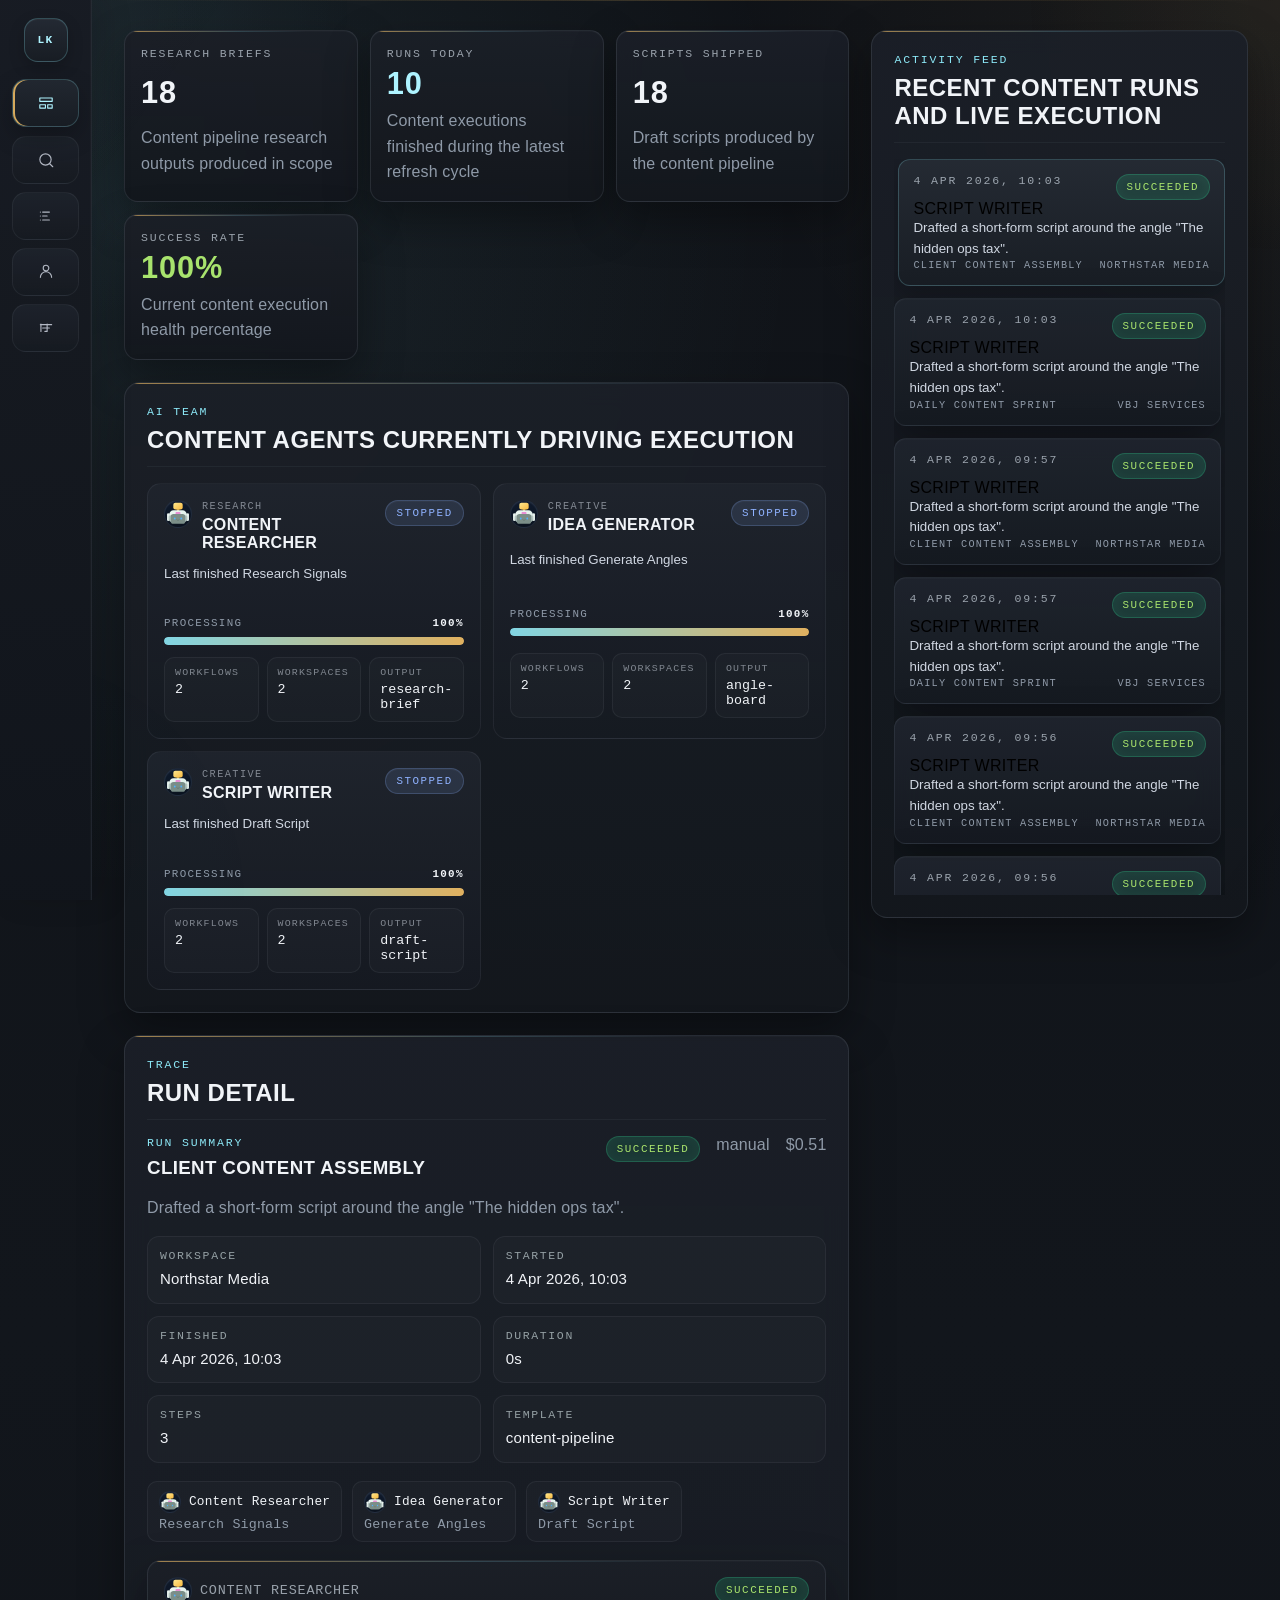
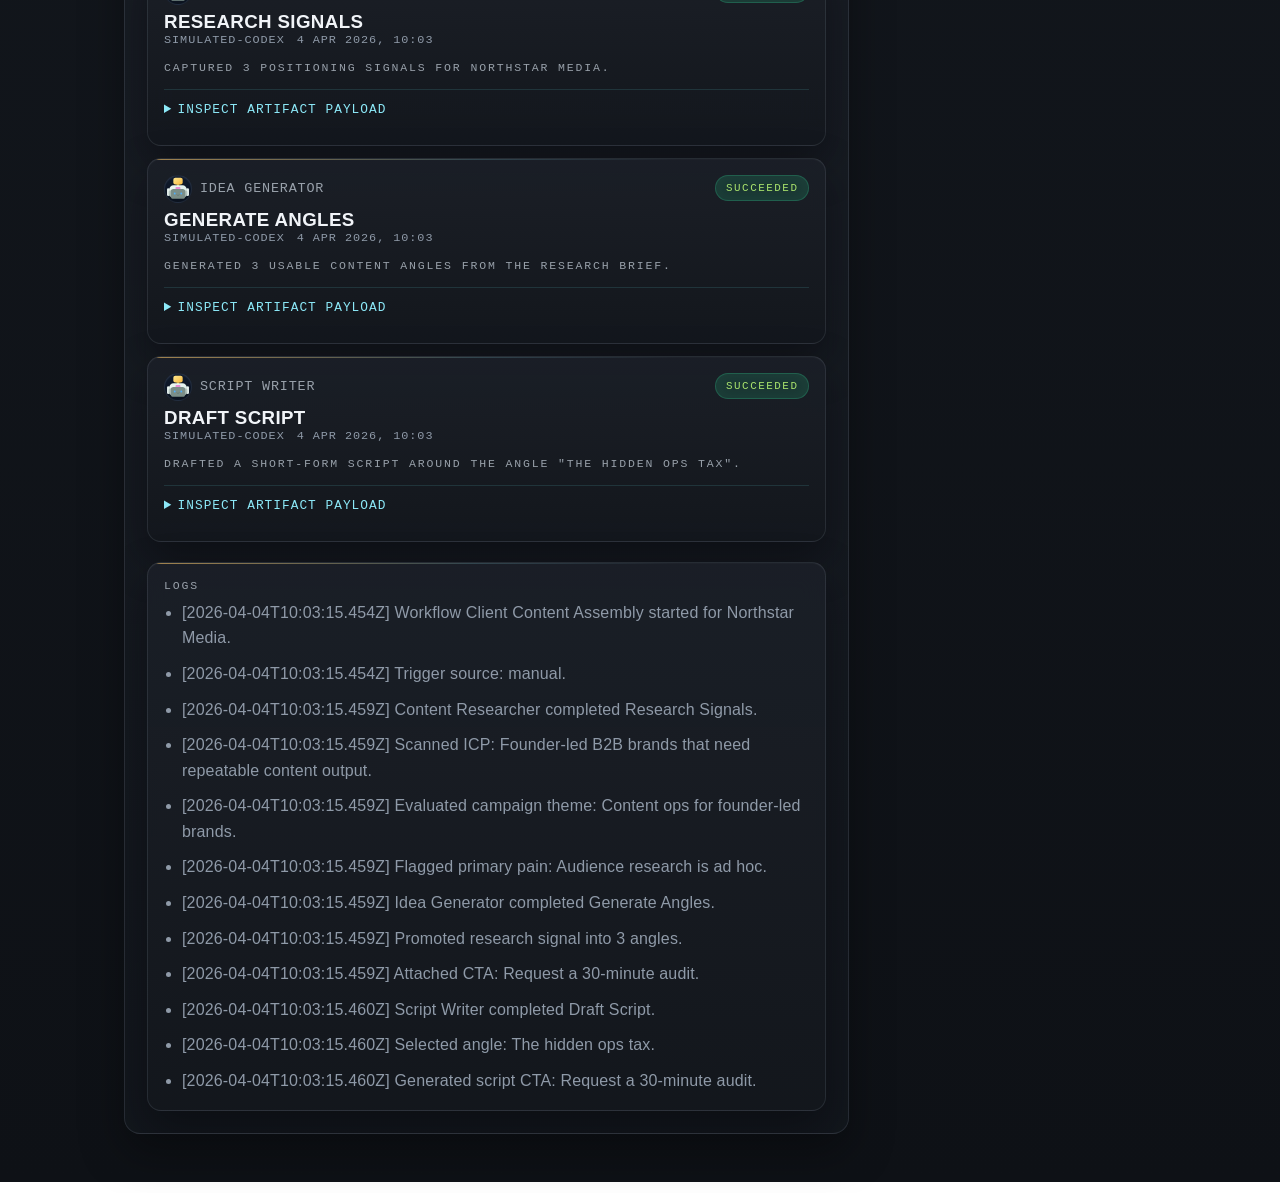
==== commit 07d87cbf: "feat: implement content-first m1 control plane foundation Lock the M1 runtime around GitHub Actions " ====
--- a/dashboard/index.html
+++ b/dashboard/index.html
@@ -5,6 +5,7 @@
     <meta name="viewport" content="width=device-width, initial-scale=1.0" />
     <title>Agent Orchestrator Dashboard</title>
     <link rel="stylesheet" href="./styles.css" />
+    <link rel="stylesheet" href="./styles/m1-foundation.css" />
   </head>
   <body>
     <div class="app-shell">
@@ -33,100 +34,74 @@
         <main class="dashboard">
           <section class="view-stack">
             <section class="view" id="view-dashboard" data-view="dashboard">
-              <section class="panel panel--dashboard-overview">
-                <div class="dashboard-overview">
-                  <div class="dashboard-overview__top">
-                    <div class="hero__copy">
-                      <p class="eyebrow">Control Plane</p>
-                      <h1>Agent orchestration that shows its work.</h1>
-                      <p class="hero__lede">
-                        This dashboard is the control plane. Execution lives in workflows and workers. If the
-                        run trace is missing, the platform is lying.
-                      </p>
-                    </div>
-
-                    <div class="hero__panel">
-                      <div class="hero__meta">
-                        <div>
-                          <p class="hero__label">Current mode</p>
-                          <p class="hero__value" id="mode-badge">file-backed-v1</p>
-                        </div>
-                        <div>
-                          <p class="hero__label">Last refresh</p>
-                          <p class="hero__value" id="generated-at">waiting for state</p>
-                        </div>
+              <div class="dashboard-layout">
+                <div class="dashboard-main">
+                  <section class="metrics" id="metrics"></section>
+
+                  <section class="panel panel--board">
+                    <div class="panel__heading">
+                      <div>
+                        <p class="eyebrow">AI Team</p>
+                        <h2>Content agents currently driving execution</h2>
                       </div>
                     </div>
-                  </div>
-
-                  <div class="dashboard-overview__bottom">
-                    <section class="control-rack__block control-rack__block--filters">
-                      <div class="panel__heading control-rack__heading">
-                        <div>
-                          <p class="eyebrow">Operator Controls</p>
-                          <h2>Search and status filters</h2>
-                        </div>
-                      </div>
-                      <div id="control-bar"></div>
-                    </section>
-
-                    <section class="control-rack__block control-rack__block--workspace">
-                      <div class="panel__heading control-rack__heading">
-                        <div>
-                          <p class="eyebrow">Tenant Scope</p>
-                          <h2>Workspace filter</h2>
-                        </div>
-                      </div>
-                      <div class="workspace-switcher" id="workspace-switcher"></div>
-                    </section>
-                  </div>
-                </div>
-              </section>
-
-              <section class="metrics" id="metrics"></section>
-
-              <section class="dashboard-stage">
-                <div class="panel panel--board">
-                  <div class="panel__heading">
-                    <div>
-                      <p class="eyebrow">Workflow Board</p>
-                      <h2>Workflow surfaces and active agents</h2>
-                    </div>
-                  </div>
-                  <div id="dashboard-workflow-board"></div>
-                </div>
-
-                <div class="dashboard-stage__side">
-                  <section class="panel">
+                    <div id="dashboard-ai-team"></div>
+                  </section>
+
+                  <section class="panel panel--detail">
                     <div class="panel__heading">
                       <div>
-                        <p class="eyebrow">Workspace Spotlight</p>
-                        <h2>Current operating context</h2>
+                        <p class="eyebrow">Trace</p>
+                        <h2>Run detail</h2>
                       </div>
                     </div>
-                    <div id="workspace-spotlight"></div>
+                    <div id="run-detail"></div>
                   </section>
-
-                  <section class="panel panel--list">
+                </div>
+
+                <aside class="dashboard-rail">
+                  <section class="panel panel--feed panel--feed-sticky">
                     <div class="panel__heading">
                       <div>
-                        <p class="eyebrow">Execution Ledger</p>
-                        <h2>Run history</h2>
+                        <p class="eyebrow">Activity Feed</p>
+                        <h2>Recent content runs and live execution</h2>
                       </div>
                     </div>
                     <div class="run-list" id="run-list"></div>
                   </section>
-                </div>
-              </section>
-
-              <section class="panel panel--detail">
-                <div class="panel__heading">
-                  <div>
-                    <p class="eyebrow">Trace</p>
-                    <h2>Run detail</h2>
-                  </div>
-                </div>
-                <div id="run-detail"></div>
+                </aside>
+              </div>
+            </section>
+
+            <section class="view" id="view-search" data-view="search" hidden>
+              <section class="panel">
+                <div class="panel__heading">
+                  <div>
+                    <p class="eyebrow">Search Surface</p>
+                    <h2>Search and filter the control plane</h2>
+                    <p class="section-note">
+                      Search, workspace scope, and status filters live here so the dashboard stays focused on execution.
+                    </p>
+                  </div>
+                </div>
+                <div class="search-layout">
+                  <div class="search-layout__block">
+                    <div id="control-bar"></div>
+                  </div>
+                  <div class="search-layout__block">
+                    <div class="workspace-switcher" id="workspace-switcher"></div>
+                  </div>
+                </div>
+              </section>
+
+              <section class="panel">
+                <div class="panel__heading">
+                  <div>
+                    <p class="eyebrow">Search Summary</p>
+                    <h2>Current filtered result scope</h2>
+                  </div>
+                </div>
+                <div id="search-summary"></div>
               </section>
             </section>
 
--- a/dashboard/styles.css
+++ b/dashboard/styles.css
@@ -470,18 +470,17 @@
 
 .dashboard-stage {
   display: grid;
-  grid-template-columns: minmax(0, 1.7fr) minmax(300px, 0.95fr);
+  grid-template-columns: minmax(0, 1.65fr) minmax(300px, 0.88fr);
   gap: 16px;
   align-items: start;
 }
 
-.dashboard-stage__side {
-  display: grid;
-  gap: 16px;
-}
-
 .panel--dashboard-overview {
   padding: clamp(16px, 2.3vw, 22px);
+}
+
+.panel--feed {
+  align-self: stretch;
 }
 
 .dashboard-overview {
@@ -524,62 +523,21 @@
   box-shadow: none;
 }
 
-#dashboard-workflow-board {
-  display: grid;
-  grid-template-columns: repeat(auto-fit, minmax(280px, 1fr));
+#dashboard-ai-team {
+  display: grid;
+  grid-template-columns: repeat(auto-fit, minmax(220px, 1fr));
   gap: 12px;
 }
 
-.workflow-column {
+.team-card {
   display: grid;
   gap: 12px;
-  padding: 14px;
+  padding: 16px;
   border-radius: 14px;
   border: 1px solid rgba(143, 154, 168, 0.1);
-  background: rgba(255, 255, 255, 0.018);
-}
-
-.workflow-column__head {
-  display: flex;
-  justify-content: space-between;
-  align-items: start;
-  gap: 12px;
-  padding-bottom: 10px;
-  border-bottom: 1px solid rgba(143, 154, 168, 0.08);
-}
-
-.workflow-column__head h3 {
-  margin: 0;
-  font-family: "Bahnschrift SemiCondensed", "Arial Narrow", sans-serif;
-  font-size: 1.05rem;
-  letter-spacing: 0.02em;
-  text-transform: uppercase;
-}
-
-.workflow-column__count {
-  padding: 5px 8px;
-  border-radius: 999px;
-  border: 1px solid rgba(143, 154, 168, 0.12);
-  background: rgba(255, 255, 255, 0.03);
-  color: var(--muted);
-  font-family: "Cascadia Code", "Consolas", monospace;
-  font-size: 0.64rem;
-  letter-spacing: 0.12em;
-  text-transform: uppercase;
-}
-
-.workflow-column__stack {
-  display: grid;
-  gap: 10px;
-}
-
-.workflow-lane {
-  display: grid;
-  gap: 10px;
-  padding: 14px;
-  border-radius: 12px;
-  border: 1px solid rgba(143, 154, 168, 0.1);
   background: linear-gradient(180deg, rgba(31, 36, 45, 0.98), rgba(22, 26, 33, 0.96));
+  color: var(--ink);
+  text-align: left;
   cursor: pointer;
   transition:
     transform 180ms ease,
@@ -588,125 +546,118 @@
     background 180ms ease;
 }
 
-.workflow-lane:hover,
-.workflow-lane:focus-visible {
+.team-card:hover,
+.team-card:focus-visible {
   transform: translateY(-2px);
   border-color: var(--border-strong);
   box-shadow: var(--shadow-soft);
   outline: none;
 }
 
-.workflow-lane__head {
+.team-card__head,
+.team-card__progress-head,
+.run-row__head,
+.run-row__foot {
   display: flex;
   justify-content: space-between;
   align-items: start;
   gap: 12px;
 }
 
-.workflow-lane__workspace,
-.workflow-lane__foot span,
-.workflow-lane__agent small {
-  font-family: "Cascadia Code", "Consolas", monospace;
-  text-transform: uppercase;
-}
-
-.workflow-lane__workspace {
-  margin: 0 0 6px;
-  color: rgba(208, 215, 226, 0.58);
-  font-size: 0.66rem;
-  letter-spacing: 0.15em;
-}
-
-.workflow-lane__head h3 {
-  margin: 0;
+.team-card__identity {
+  display: flex;
+  align-items: start;
+  gap: 10px;
+  min-width: 0;
+}
+
+.team-card__role {
+  margin: 0;
+  color: rgba(208, 215, 226, 0.56);
+  font-family: "Cascadia Code", "Consolas", monospace;
+  font-size: 0.64rem;
+  letter-spacing: 0.14em;
+  text-transform: uppercase;
+}
+
+.team-card__head h3 {
+  margin: 4px 0 0;
   font-family: "Bahnschrift SemiCondensed", "Arial Narrow", sans-serif;
   font-size: 1rem;
   letter-spacing: 0.02em;
   text-transform: uppercase;
 }
 
-.workflow-lane__detail {
+.team-card__body {
   margin: 0;
   color: var(--ink-soft);
-  line-height: 1.5;
-  font-size: 0.92rem;
-}
-
-.workflow-lane__agents {
+  line-height: 1.55;
+  min-height: 3.1em;
+}
+
+.team-card__progress {
+  display: grid;
+  gap: 8px;
+}
+
+.team-card__progress-head span,
+.team-card__progress-head strong {
+  font-family: "Cascadia Code", "Consolas", monospace;
+  font-size: 0.68rem;
+  letter-spacing: 0.12em;
+  text-transform: uppercase;
+}
+
+.team-card__progress-head span {
+  color: var(--muted);
+}
+
+.team-card__progress-track {
+  position: relative;
+  height: 8px;
+  border-radius: 999px;
+  background: rgba(255, 255, 255, 0.05);
+  overflow: hidden;
+}
+
+.team-card__progress-track span {
+  display: block;
+  height: 100%;
+  border-radius: inherit;
+  background: linear-gradient(90deg, rgba(140, 232, 247, 0.9), rgba(240, 188, 99, 0.92));
+  box-shadow: 0 0 12px rgba(140, 232, 247, 0.18);
+}
+
+.team-card__meta {
   display: grid;
   grid-template-columns: repeat(2, minmax(0, 1fr));
   gap: 8px;
-}
-
-.workflow-lane__agent {
-  display: grid;
-  gap: 4px;
-  min-width: 0;
-  padding: 10px;
+  margin: 0;
+}
+
+.team-card__meta div {
+  padding: 9px 10px;
   border-radius: 10px;
   border: 1px solid rgba(143, 154, 168, 0.1);
   background: rgba(255, 255, 255, 0.02);
-  color: var(--ink);
-  text-align: left;
-  cursor: pointer;
-  transition:
-    transform 160ms ease,
-    border-color 160ms ease,
-    background 160ms ease;
-}
-
-.workflow-lane__agent:hover,
-.workflow-lane__agent:focus-visible {
-  transform: translateY(-1px);
-  border-color: var(--border-strong);
-  background: rgba(255, 255, 255, 0.04);
-  outline: none;
-}
-
-.workflow-lane__agent-head {
-  display: flex;
-  align-items: center;
-  gap: 8px;
-  min-width: 0;
-}
-
-.workflow-lane__agent strong {
-  min-width: 0;
-  overflow: hidden;
-  text-overflow: ellipsis;
-  white-space: nowrap;
-  font-family: "Cascadia Code", "Consolas", monospace;
-  font-size: 0.72rem;
-  letter-spacing: 0.04em;
-  text-transform: uppercase;
-}
-
-.workflow-lane__agent small {
-  color: var(--muted);
-  font-size: 0.62rem;
-  letter-spacing: 0.08em;
-}
-
-.workflow-lane__agent--running {
-  border-color: rgba(140, 232, 247, 0.3);
-}
-
-.workflow-lane__agent--error {
-  border-color: rgba(255, 139, 121, 0.28);
-}
-
-.workflow-lane__foot {
-  display: flex;
-  justify-content: space-between;
-  align-items: center;
-  gap: 10px;
-  padding-top: 4px;
-}
-
-.workflow-lane__foot span {
-  color: var(--muted);
+}
+
+.team-card__meta dt,
+.team-card__meta dd {
+  margin: 0;
+  font-family: "Cascadia Code", "Consolas", monospace;
+}
+
+.team-card__meta dt {
+  color: rgba(208, 215, 226, 0.56);
   font-size: 0.62rem;
   letter-spacing: 0.12em;
+  text-transform: uppercase;
+}
+
+.team-card__meta dd {
+  margin-top: 4px;
+  color: var(--ink);
 }
 
 .view-stack {
@@ -1084,20 +1035,20 @@
   line-height: 1.6;
 }
 
-.metric-card--workspaces .metric-card__value {
-  color: var(--accent);
-}
-
-.metric-card--workflows .metric-card__value {
+.metric-card--outreach .metric-card__value {
   color: var(--warning);
+}
+
+.metric-card--runs .metric-card__value {
+  color: var(--accent-alt);
+}
+
+.metric-card--content .metric-card__value {
+  color: #ffd993;
 }
 
 .metric-card--success .metric-card__value {
   color: var(--success);
-}
-
-.metric-card--cost .metric-card__value {
-  color: #ffb8a3;
 }
 
 .workflow-card__body--compact {
@@ -1586,8 +1537,7 @@
 .workflow-card__head,
 .step-card__head,
 .run-summary,
-.run-summary__meta,
-.run-row {
+.run-summary__meta {
   display: flex;
   justify-content: space-between;
   align-items: start;
@@ -1729,6 +1679,12 @@
 .step-stack {
   display: grid;
   gap: 12px;
+}
+
+.panel--feed .run-list {
+  max-height: 760px;
+  overflow-y: auto;
+  padding-right: 4px;
 }
 
 .run-row {
@@ -1746,19 +1702,29 @@
     background 180ms ease;
 }
 
-.run-row p {
-  margin: 0 0 4px;
-  font-weight: 700;
-}
-
-.run-row__main,
-.run-row__side {
-  display: grid;
-  gap: 4px;
-}
-
-.run-row__side {
-  justify-items: end;
+.run-row__title,
+.run-row__summary {
+  margin: 0;
+}
+
+.run-row__title {
+  font-family: "Bahnschrift SemiCondensed", "Arial Narrow", sans-serif;
+  font-size: 1rem;
+  letter-spacing: 0.02em;
+  text-transform: uppercase;
+}
+
+.run-row__summary {
+  color: var(--ink-soft);
+  line-height: 1.55;
+}
+
+.run-row__foot small {
+  color: var(--muted);
+  font-family: "Cascadia Code", "Consolas", monospace;
+  font-size: 0.64rem;
+  letter-spacing: 0.12em;
+  text-transform: uppercase;
 }
 
 .run-row:hover,
@@ -2053,8 +2019,7 @@
 }
 
 @media (max-width: 980px) {
-  #dashboard-workflow-board,
-  .workflow-lane__agents,
+  #dashboard-ai-team,
   .ledger {
     grid-template-columns: 1fr;
   }
@@ -2076,6 +2041,7 @@
   .catalog-grid,
   .instance-grid,
   .orchestrator-grid,
+  #dashboard-ai-team,
   .filter-strip,
   .workspace-switcher {
     grid-template-columns: 1fr;
@@ -2100,9 +2066,13 @@
   .agent-modal__actions,
   .workflow-modal__head,
   .workflow-modal__actions,
+  .team-card__head,
+  .team-card__progress-head,
   .run-summary,
   .run-summary__meta,
   .run-row,
+  .run-row__head,
+  .run-row__foot,
   .spotlight-card__head,
   .scope-banner__head,
   .workflow-card__head,
@@ -2112,10 +2082,6 @@
   .panel__heading {
     flex-direction: column;
     align-items: start;
-  }
-
-  .run-row__side {
-    justify-items: start;
   }
 
   .agent-modal__dialog {
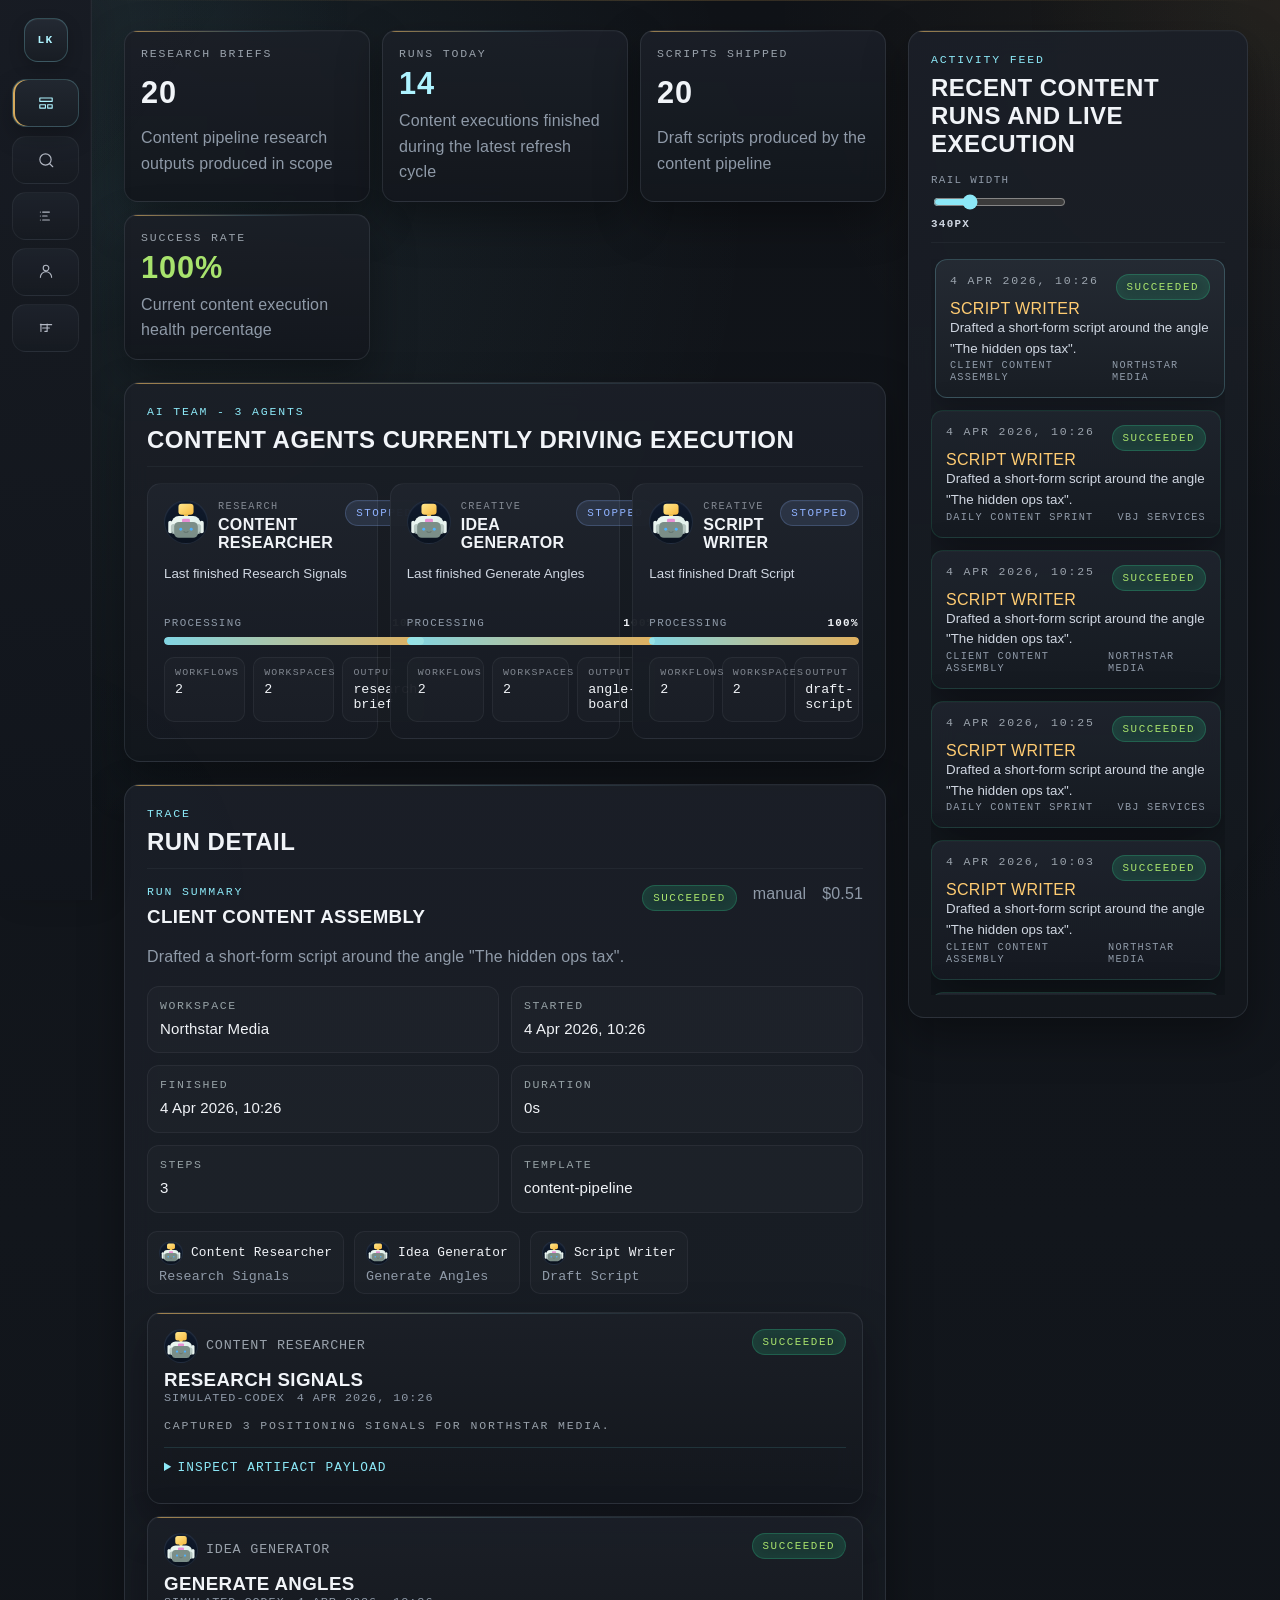
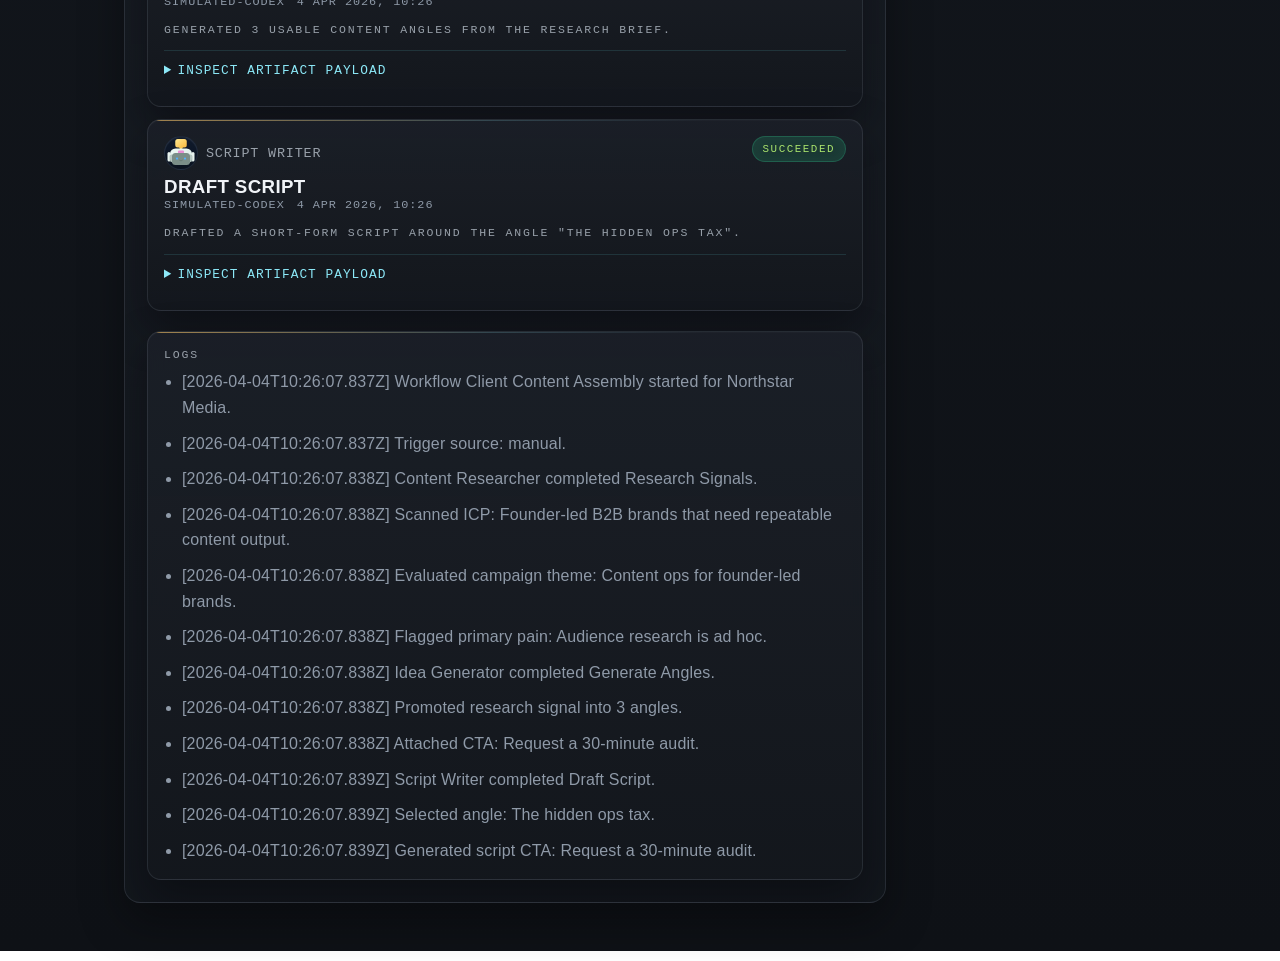
==== commit c0502d5a: "feat: refine dashboard activity rail and agent identity surfaces Move the search experience into its" ====
--- a/dashboard/index.html
+++ b/dashboard/index.html
@@ -41,7 +41,7 @@
                   <section class="panel panel--board">
                     <div class="panel__heading">
                       <div>
-                        <p class="eyebrow">AI Team</p>
+                        <p class="eyebrow">AI Team <span id="dashboard-ai-team-count"></span></p>
                         <h2>Content agents currently driving execution</h2>
                       </div>
                     </div>
@@ -66,6 +66,18 @@
                         <p class="eyebrow">Activity Feed</p>
                         <h2>Recent content runs and live execution</h2>
                       </div>
+                      <label class="feed-width-control" for="feed-width-range">
+                        <span>Rail width</span>
+                        <input
+                          id="feed-width-range"
+                          type="range"
+                          min="300"
+                          max="460"
+                          step="10"
+                          value="340"
+                        />
+                        <strong id="feed-width-value">340px</strong>
+                      </label>
                     </div>
                     <div class="run-list" id="run-list"></div>
                   </section>
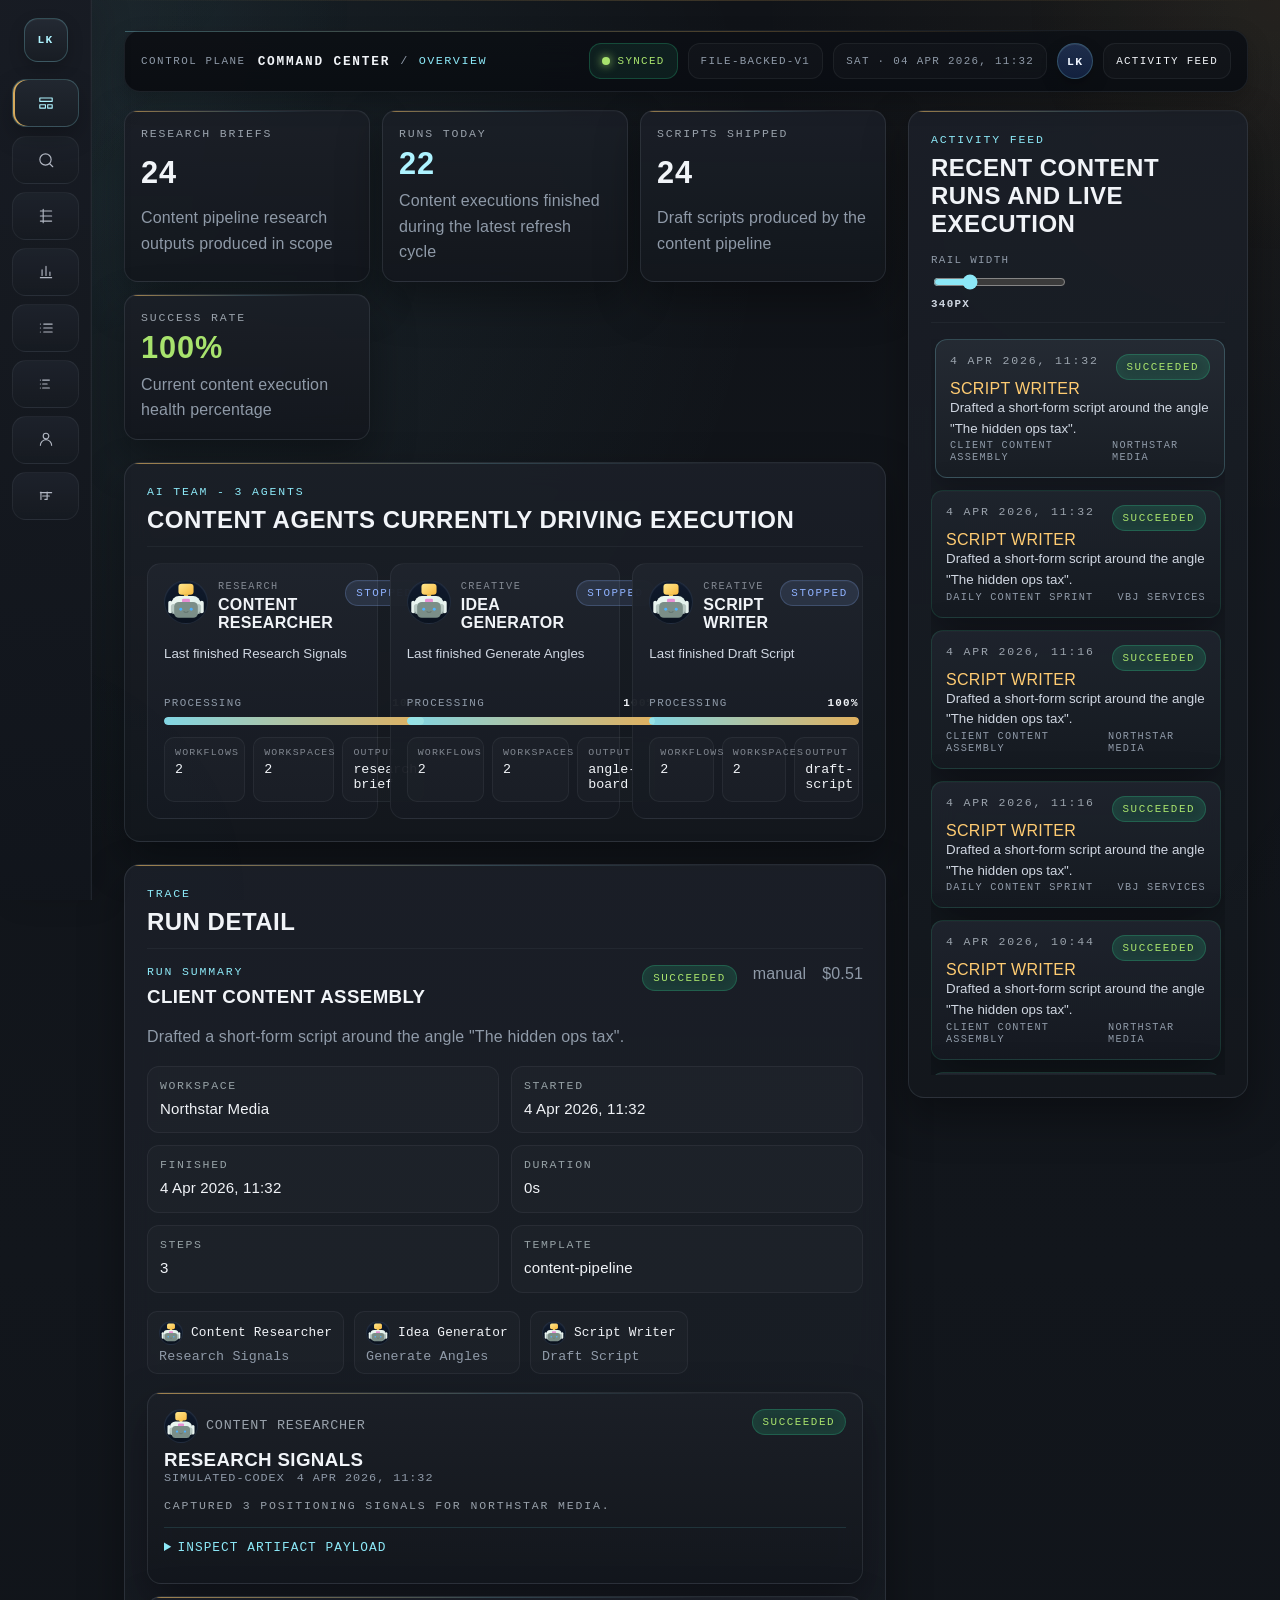
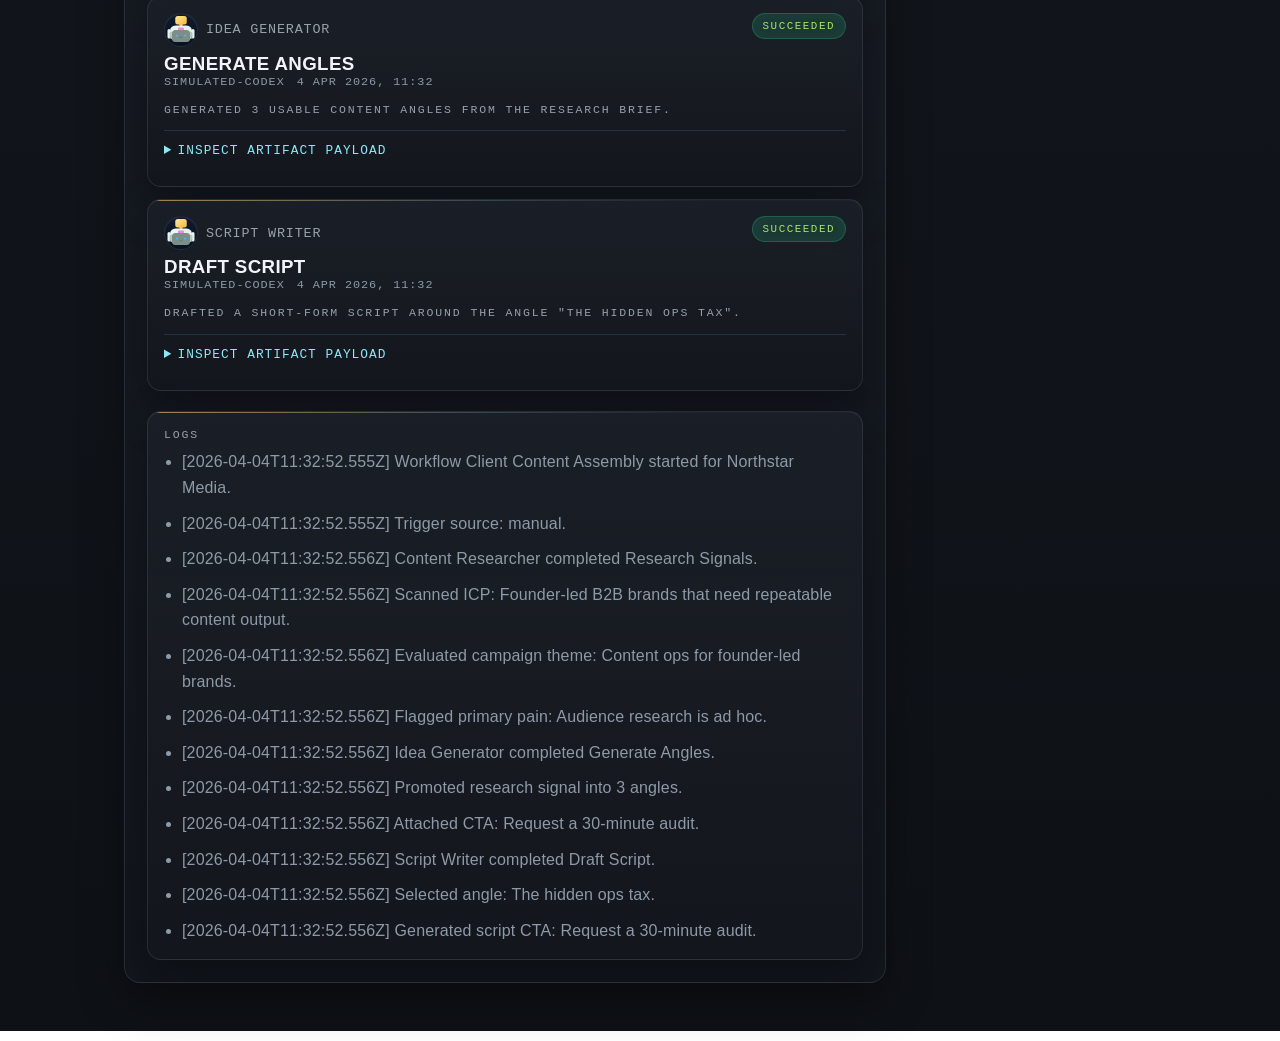
==== commit 3afecace: "feat: add operator views for pipeline performance and tasks Introduce a shell-level command-center t" ====
--- a/dashboard/index.html
+++ b/dashboard/index.html
@@ -31,6 +31,32 @@
       </aside>
 
       <div class="shell">
+        <header class="shell-topbar" aria-label="Application status and navigation context">
+          <div class="shell-topbar__left">
+            <p class="shell-topbar__eyebrow">Control Plane</p>
+            <div class="shell-topbar__crumb">
+              <strong>Command Center</strong>
+              <span aria-hidden="true">/</span>
+              <span id="topbar-view-label">Overview</span>
+            </div>
+          </div>
+
+          <div class="shell-topbar__right">
+            <div class="shell-topbar__chip shell-topbar__chip--status" id="topbar-status-chip">
+              <span class="shell-topbar__dot" aria-hidden="true"></span>
+              <span id="topbar-status-label">Synced</span>
+            </div>
+            <div class="shell-topbar__chip shell-topbar__chip--mode" id="topbar-mode">file-backed-v1</div>
+            <div class="shell-topbar__chip shell-topbar__chip--stamp" id="topbar-refresh">SAT 04 APR 2026 · 12:35</div>
+            <div class="shell-topbar__operator" id="topbar-operator" aria-label="Current operator">
+              <span>LK</span>
+            </div>
+            <div class="shell-topbar__chip shell-topbar__chip--feed">
+              <span class="shell-topbar__feed-title" id="topbar-context-label">Activity Feed</span>
+            </div>
+          </div>
+        </header>
+
         <main class="dashboard">
           <section class="view-stack">
             <section class="view" id="view-dashboard" data-view="dashboard">
@@ -117,6 +143,114 @@
               </section>
             </section>
 
+            <section class="view" id="view-pipeline" data-view="pipeline" hidden>
+              <section class="panel">
+                <div class="panel__heading">
+                  <div>
+                    <p class="eyebrow">Content Pipeline</p>
+                    <h2>Ideas, scripting, and publication roadmap</h2>
+                    <p class="section-note">
+                      Ideas and scripted items are derived from real content-pipeline artifacts. Editing, scheduled, and
+                      published stay empty until the runtime records those stages instead of pretending they exist.
+                    </p>
+                  </div>
+                </div>
+                <div class="pipeline-summary" id="pipeline-summary"></div>
+              </section>
+
+              <section class="panel">
+                <div class="panel__heading">
+                  <div>
+                    <p class="eyebrow">Roadmap</p>
+                    <h2>Content items moving through the pipeline</h2>
+                  </div>
+                </div>
+                <div class="pipeline-board" id="pipeline-board"></div>
+              </section>
+            </section>
+
+            <section class="view" id="view-performance" data-view="performance" hidden>
+              <div class="performance-layout">
+                <div class="performance-main">
+                  <section class="panel">
+                    <div class="panel__heading">
+                      <div>
+                        <p class="eyebrow">Content Performance</p>
+                        <h2>Instagram, TikTok, and YouTube performance snapshot</h2>
+                        <p class="section-note">
+                          These metrics are currently simulated from content outputs until real platform telemetry is wired in.
+                        </p>
+                      </div>
+                    </div>
+                    <div class="performance-summary" id="performance-summary"></div>
+                  </section>
+
+                  <section class="panel">
+                    <div class="panel__heading">
+                      <div>
+                        <p class="eyebrow">Recent Posts</p>
+                        <h2>Latest content performance across platforms</h2>
+                      </div>
+                    </div>
+                    <div class="performance-table-wrap" id="performance-table"></div>
+                  </section>
+                </div>
+
+                <aside class="performance-rail">
+                  <section class="panel panel--insights panel--insights-sticky">
+                    <div class="panel__heading">
+                      <div>
+                        <p class="eyebrow">Insights</p>
+                        <h2>What performance is signaling</h2>
+                      </div>
+                    </div>
+                    <div id="performance-insights"></div>
+                  </section>
+                </aside>
+              </div>
+            </section>
+
+            <section class="view" id="view-tasks" data-view="tasks" hidden>
+              <div class="tasks-layout">
+                <div class="tasks-main">
+                  <section class="panel">
+                    <div class="panel__heading">
+                      <div>
+                        <p class="eyebrow">Agent Status</p>
+                        <h2>Active workload and next-up queue per agent</h2>
+                        <p class="section-note">
+                          Queue order is derived from enabled workflow step order and current runtime state, not fake manual planning.
+                        </p>
+                      </div>
+                    </div>
+                    <div class="task-agent-grid" id="task-agent-grid"></div>
+                  </section>
+
+                  <section class="panel">
+                    <div class="panel__heading">
+                      <div>
+                        <p class="eyebrow">Task Queue</p>
+                        <h2>Prioritized task list for upcoming execution</h2>
+                      </div>
+                    </div>
+                    <div class="task-queue-wrap" id="task-queue"></div>
+                  </section>
+                </div>
+
+                <aside class="tasks-rail">
+                  <section class="panel panel--tasks-activity panel--tasks-activity-sticky">
+                    <div class="panel__heading">
+                      <div>
+                        <p class="eyebrow">Live Activity</p>
+                        <h2>Recent agent execution events</h2>
+                      </div>
+                    </div>
+                    <div id="task-activity"></div>
+                  </section>
+                </aside>
+              </div>
+            </section>
+
             <section class="view" id="view-workflows" data-view="workflows" hidden>
               <section class="panel panel--scope">
                 <div id="workflow-scope"></div>
--- a/dashboard/styles.css
+++ b/dashboard/styles.css
@@ -1,2128 +1,8 @@
-:root {
-  --bg: #12151a;
-  --bg-deep: #0f1217;
-  --bg-soft: #1a1f27;
-  --panel: rgba(23, 27, 34, 0.94);
-  --panel-strong: rgba(27, 31, 39, 0.96);
-  --panel-muted: rgba(19, 23, 29, 0.94);
-  --ink: #f1f4f8;
-  --ink-soft: #d0d7e2;
-  --muted: #8f9aa8;
-  --accent: #8ce8f7;
-  --accent-soft: rgba(140, 232, 247, 0.12);
-  --accent-alt: #aef3ff;
-  --warning: #f0bc63;
-  --success: #a8e36d;
-  --danger: #ff8b79;
-  --border: rgba(143, 154, 168, 0.16);
-  --border-strong: rgba(140, 232, 247, 0.22);
-  --shadow:
-    0 1px 0 rgba(255, 255, 255, 0.02) inset,
-    0 18px 44px rgba(0, 0, 0, 0.34);
-  --shadow-soft: 0 10px 24px rgba(0, 0, 0, 0.22);
-}
-
-html {
-  -webkit-text-size-adjust: 100%;
-}
-
-* {
-  box-sizing: border-box;
-}
-
-body {
-  margin: 0;
-  min-height: 100vh;
-  overflow-x: hidden;
-  color: var(--ink);
-  background:
-    radial-gradient(circle at 10% 8%, rgba(140, 232, 247, 0.08), transparent 24%),
-    radial-gradient(circle at 100% 0%, rgba(240, 188, 99, 0.06), transparent 18%),
-    linear-gradient(180deg, #101318 0%, #12161c 48%, #0e1116 100%);
-  font-family: "Segoe UI Variable Text", "Bahnschrift", "Trebuchet MS", sans-serif;
-  letter-spacing: 0.01em;
-}
-
-body.has-sidebar-open {
-  overflow: hidden;
-}
-
-body::before,
-body::after {
-  content: "";
-  position: fixed;
-  inset: 0;
-  pointer-events: none;
-}
-
-body::before {
-  background:
-    radial-gradient(circle at top left, rgba(140, 232, 247, 0.08), transparent 24%),
-    radial-gradient(circle at top right, rgba(240, 188, 99, 0.05), transparent 18%);
-  opacity: 0.75;
-}
-
-body::after {
-  background:
-    linear-gradient(125deg, rgba(255, 255, 255, 0.025), transparent 28%, transparent 72%, rgba(255, 255, 255, 0.015)),
-    radial-gradient(circle at bottom left, rgba(140, 232, 247, 0.04), transparent 24%);
-  opacity: 0.26;
-}
-
-.app-shell {
-  position: relative;
-  display: grid;
-  grid-template-columns: 92px minmax(0, 1fr);
-  min-height: 100vh;
-}
-
-.sidebar-backdrop {
-  position: fixed;
-  inset: 0;
-  z-index: 44;
-  background: rgba(2, 8, 18, 0.74);
-  backdrop-filter: blur(8px);
-}
-
-.sidebar-backdrop[hidden] {
-  display: none;
-}
-
-.sidebar {
-  position: sticky;
-  top: 0;
-  display: grid;
-  align-content: start;
-  gap: 18px;
-  width: 92px;
-  min-height: 100vh;
-  padding: 18px 12px;
-  border-right: 1px solid rgba(143, 154, 168, 0.12);
-  background: linear-gradient(180deg, rgba(24, 28, 35, 0.98), rgba(17, 21, 28, 0.99));
-  box-shadow:
-    inset -1px 0 0 rgba(255, 255, 255, 0.02),
-    12px 0 28px rgba(0, 0, 0, 0.12);
-  backdrop-filter: blur(12px);
-  z-index: 45;
-  transition: transform 220ms ease, box-shadow 220ms ease;
-}
-
-.sidebar__top {
-  display: grid;
-  gap: 14px;
-}
-
-.sidebar__brand {
-  display: grid;
-  justify-items: center;
-  gap: 10px;
-}
-
-.sidebar__brand-mark {
-  display: grid;
-  place-items: center;
-  width: 44px;
-  height: 44px;
-  border-radius: 14px;
-  border: 1px solid rgba(140, 232, 247, 0.24);
-  background:
-    linear-gradient(180deg, rgba(36, 42, 52, 0.98), rgba(24, 29, 36, 0.98));
-  color: var(--accent-alt);
-  font-family: "Cascadia Code", "Consolas", monospace;
-  font-size: 0.7rem;
-  font-weight: 700;
-  letter-spacing: 0.12em;
-  text-transform: uppercase;
-  box-shadow:
-    inset 0 1px 0 rgba(255, 255, 255, 0.04),
-    0 6px 16px rgba(0, 0, 0, 0.2);
-}
-
-.sidebar__brand-copy {
-  display: none;
-}
-
-.sidebar__nav {
-  display: grid;
-  gap: 8px;
-}
-
-.sidebar__close {
-  display: none;
-  align-items: center;
-  justify-content: center;
-  padding: 0;
-  border: 0;
-  background: transparent;
-  color: var(--muted);
-  font-family: "Cascadia Code", "Consolas", monospace;
-  font-size: 0.68rem;
-  letter-spacing: 0.16em;
-  text-transform: uppercase;
-  cursor: pointer;
-}
-
-.sidebar__close:hover {
-  color: var(--ink);
-}
-
-.nav-link {
-  display: inline-flex;
-  justify-content: center;
-  align-items: center;
-  gap: 10px;
-  width: 100%;
-  min-width: 0;
-  padding: 12px 10px;
-  border-radius: 14px;
-  border: 1px solid rgba(143, 154, 168, 0.1);
-  background: linear-gradient(180deg, rgba(30, 35, 44, 0.92), rgba(22, 26, 33, 0.96));
-  color: var(--ink);
-  text-align: center;
-  cursor: pointer;
-  transition:
-    transform 180ms ease,
-    border-color 180ms ease,
-    box-shadow 180ms ease,
-    background 180ms ease;
-}
-
-.nav-link,
-.nav-link__label {
-  font-family: "Cascadia Code", "Consolas", monospace;
-  text-transform: uppercase;
-}
-
-.nav-link__icon {
-  display: inline-flex;
-  align-items: center;
-  justify-content: center;
-  width: 22px;
-  height: 22px;
-  color: rgba(208, 215, 226, 0.84);
-}
-
-.nav-link__icon svg {
-  width: 18px;
-  height: 18px;
-}
-
-.nav-link__label {
-  display: none;
-  font-size: 0.75rem;
-  letter-spacing: 0.14em;
-}
-
-.nav-link:hover,
-.nav-link.is-active {
-  transform: translateY(-1px);
-  border-color: var(--border-strong);
-  box-shadow:
-    inset 2px 0 0 rgba(240, 188, 99, 0.88),
-    var(--shadow-soft);
-  background:
-    linear-gradient(180deg, rgba(34, 40, 49, 0.98), rgba(24, 29, 36, 0.98));
-}
-
-.nav-link.is-active .nav-link__icon,
-.nav-link:hover .nav-link__icon {
-  color: var(--accent-alt);
-}
-
-.nav-toggle {
-  display: none;
-  align-items: center;
-  justify-content: center;
-  width: fit-content;
-  margin-bottom: 18px;
-  padding: 10px 14px;
-  border-radius: 999px;
-  border: 1px solid rgba(146, 164, 185, 0.14);
-  background: rgba(24, 29, 36, 0.96);
-  color: var(--ink);
-  font-family: "Cascadia Code", "Consolas", monospace;
-  font-size: 0.76rem;
-  letter-spacing: 0.14em;
-  text-transform: uppercase;
-  cursor: pointer;
-  box-shadow: var(--shadow-soft);
-}
-
-.shell {
-  position: relative;
-  min-width: 0;
-  width: 100%;
-  margin: 0;
-  padding: clamp(20px, 2.8vw, 30px) clamp(18px, 3vw, 32px) clamp(32px, 4vw, 48px);
-}
-
-.shell::before {
-  content: "";
-  position: absolute;
-  inset: 0 0 auto;
-  height: 1px;
-  background: linear-gradient(90deg, transparent, rgba(240, 188, 99, 0.28), transparent);
-  opacity: 0.7;
-}
-
-.pulse-bars-loader {
-  display: flex;
-  flex-direction: column;
-  align-items: center;
-  justify-content: center;
-  gap: 12px;
-  min-width: min(100%, 360px);
-  padding: 24px 28px;
-  border-radius: 18px;
-  border: 1px solid rgba(146, 164, 185, 0.14);
-  background: linear-gradient(180deg, rgba(15, 26, 43, 0.98), rgba(10, 18, 31, 0.98));
-  box-shadow: var(--shadow);
-  color: var(--ink);
-}
-
-.pulse-bars-loader--inline {
-  flex-direction: row;
-  align-items: center;
-  gap: 10px;
-  min-width: 0;
-  padding: 0;
-  border: 0;
-  background: transparent;
-  box-shadow: none;
-}
-
-.pulse-bars-loader__bars {
-  display: inline-flex;
-  align-items: flex-end;
-  gap: 6px;
-  height: 24px;
-}
-
-.pulse-bars-loader__bars span {
-  width: 8px;
-  height: 100%;
-  border-radius: 999px;
-  background: linear-gradient(180deg, var(--accent-alt), var(--accent));
-  box-shadow: 0 0 10px rgba(87, 207, 255, 0.18);
-  animation: pulse-bars-loader-wave 0.9s ease-in-out infinite;
-}
-
-.pulse-bars-loader__bars span:nth-child(2) {
-  animation-delay: 120ms;
-}
-
-.pulse-bars-loader__bars span:nth-child(3) {
-  animation-delay: 240ms;
-}
-
-.pulse-bars-loader__text {
-  margin: 0;
-  font-family: "Cascadia Code", "Consolas", monospace;
-  font-size: 0.9rem;
-  line-height: 1.45;
-  letter-spacing: 0.08em;
-  text-transform: uppercase;
-  color: var(--muted);
-}
-
-.panel-loader {
-  display: grid;
-  place-items: center;
-  min-height: 156px;
-  border-radius: 16px;
-  border: 1px dashed rgba(146, 164, 185, 0.14);
-  background: linear-gradient(180deg, rgba(13, 22, 37, 0.88), rgba(9, 16, 28, 0.84));
-}
-
-.hero__copy,
-.hero__panel,
-.panel,
-.metric-card,
-.template-card,
-.instance-card,
-.orchestrator-card,
-.setup-card,
-.workflow-card,
-.run-row,
-.step-card,
-.log-panel {
-  position: relative;
-  overflow: hidden;
-  backdrop-filter: blur(12px);
-  background: linear-gradient(180deg, var(--panel-strong), var(--panel-muted));
-  border: 1px solid var(--border);
-  box-shadow: var(--shadow);
-}
-
-.hero__copy::before,
-.hero__panel::before,
-.panel::before,
-.metric-card::before,
-.template-card::before,
-.instance-card::before,
-.orchestrator-card::before,
-.setup-card::before,
-.workflow-card::before,
-.step-card::before,
-.log-panel::before {
-  content: "";
-  position: absolute;
-  inset: 0 auto auto 0;
-  width: 100%;
-  height: 1px;
-  background: linear-gradient(90deg, rgba(240, 188, 99, 0.7), rgba(140, 232, 247, 0.2) 48%, transparent 78%);
-  opacity: 0.9;
-}
-
-.hero__copy,
-.hero__panel,
-.panel {
-  border-radius: 16px;
-}
-
-.hero__copy {
-  padding: clamp(18px, 2.6vw, 26px);
-  background:
-    linear-gradient(180deg, rgba(28, 33, 41, 0.98), rgba(20, 24, 31, 0.96));
-}
-
-.hero__copy h1,
-.panel__heading h2,
-.template-card h3,
-.orchestrator-card h3,
-.setup-card h3,
-.run-summary h3,
-.workflow-card h3,
-.step-card h3 {
-  margin: 0;
-  font-family: "Bahnschrift SemiCondensed", "Arial Narrow", sans-serif;
-  font-weight: 700;
-  letter-spacing: 0.02em;
-  text-transform: uppercase;
-}
-
-.hero__copy h1 {
-  max-width: 11ch;
-  font-size: clamp(1.1rem, 2vw, 1.9rem);
-  line-height: 1.02;
-  text-shadow: none;
-}
-
-.hero__lede {
-  max-width: 58ch;
-  margin: 14px 0 0;
-  font-size: 0.95rem;
-  line-height: 1.6;
-  color: var(--ink-soft);
-}
-
-.hero__panel {
-  padding: clamp(18px, 2.3vw, 22px);
-  display: grid;
-  gap: 12px;
-  align-content: start;
-  background:
-    linear-gradient(180deg, rgba(30, 35, 44, 0.98), rgba(21, 25, 32, 0.98));
-}
-
-.hero__meta {
-  display: grid;
-  gap: 18px;
-}
-
-.hero__label,
-.eyebrow,
-.workflow-card__tenant,
-.metric-card p,
-.template-card dt,
-.instance-card dt,
-.orchestrator-card dt,
-.run-row small,
-.step-card p,
-.log-panel p,
-.workflow-card dt {
-  font-family: "Cascadia Code", "Consolas", monospace;
-  text-transform: uppercase;
-  letter-spacing: 0.16em;
-  font-size: 0.72rem;
-}
-
-.hero__label,
-.workflow-card__tenant,
-.metric-card p,
-.run-row small,
-.step-card p,
-.log-panel p {
-  color: rgba(214, 224, 235, 0.68);
-}
-
-.hero__value {
-  margin: 0 0 12px;
-  font-size: 1.02rem;
-  line-height: 1.55;
-}
-
-.dashboard {
-  display: grid;
-  gap: 22px;
-  min-width: 0;
-}
-
-.dashboard-stage {
-  display: grid;
-  grid-template-columns: minmax(0, 1.65fr) minmax(300px, 0.88fr);
-  gap: 16px;
-  align-items: start;
-}
-
-.panel--dashboard-overview {
-  padding: clamp(16px, 2.3vw, 22px);
-}
-
-.panel--feed {
-  align-self: stretch;
-}
-
-.dashboard-overview {
-  display: grid;
-  gap: clamp(18px, 2.5vw, 24px);
-}
-
-.dashboard-overview__top {
-  display: grid;
-  grid-template-columns: minmax(0, 1.85fr) minmax(280px, 0.95fr);
-  gap: clamp(14px, 2vw, 20px);
-}
-
-.dashboard-overview__bottom {
-  display: grid;
-  grid-template-columns: minmax(0, 2fr) minmax(280px, 1fr);
-  gap: clamp(18px, 2.4vw, 28px);
-  padding-top: clamp(16px, 2vw, 22px);
-  border-top: 1px solid rgba(143, 154, 168, 0.1);
-}
-
-.control-rack__block {
-  display: grid;
-  align-content: start;
-  gap: 0;
-  min-width: 0;
-}
-
-.control-rack__block--workspace {
-  padding-left: clamp(18px, 2.2vw, 28px);
-  border-left: 1px solid rgba(143, 154, 168, 0.1);
-}
-
-.control-rack__heading {
-  margin-bottom: 18px;
-}
-
-.panel--dashboard-overview .hero__copy,
-.panel--dashboard-overview .hero__panel {
-  box-shadow: none;
-}
-
-#dashboard-ai-team {
-  display: grid;
-  grid-template-columns: repeat(auto-fit, minmax(220px, 1fr));
-  gap: 12px;
-}
-
-.team-card {
-  display: grid;
-  gap: 12px;
-  padding: 16px;
-  border-radius: 14px;
-  border: 1px solid rgba(143, 154, 168, 0.1);
-  background: linear-gradient(180deg, rgba(31, 36, 45, 0.98), rgba(22, 26, 33, 0.96));
-  color: var(--ink);
-  text-align: left;
-  cursor: pointer;
-  transition:
-    transform 180ms ease,
-    border-color 180ms ease,
-    box-shadow 180ms ease,
-    background 180ms ease;
-}
-
-.team-card:hover,
-.team-card:focus-visible {
-  transform: translateY(-2px);
-  border-color: var(--border-strong);
-  box-shadow: var(--shadow-soft);
-  outline: none;
-}
-
-.team-card__head,
-.team-card__progress-head,
-.run-row__head,
-.run-row__foot {
-  display: flex;
-  justify-content: space-between;
-  align-items: start;
-  gap: 12px;
-}
-
-.team-card__identity {
-  display: flex;
-  align-items: start;
-  gap: 10px;
-  min-width: 0;
-}
-
-.team-card__role {
-  margin: 0;
-  color: rgba(208, 215, 226, 0.56);
-  font-family: "Cascadia Code", "Consolas", monospace;
-  font-size: 0.64rem;
-  letter-spacing: 0.14em;
-  text-transform: uppercase;
-}
-
-.team-card__head h3 {
-  margin: 4px 0 0;
-  font-family: "Bahnschrift SemiCondensed", "Arial Narrow", sans-serif;
-  font-size: 1rem;
-  letter-spacing: 0.02em;
-  text-transform: uppercase;
-}
-
-.team-card__body {
-  margin: 0;
-  color: var(--ink-soft);
-  line-height: 1.55;
-  min-height: 3.1em;
-}
-
-.team-card__progress {
-  display: grid;
-  gap: 8px;
-}
-
-.team-card__progress-head span,
-.team-card__progress-head strong {
-  font-family: "Cascadia Code", "Consolas", monospace;
-  font-size: 0.68rem;
-  letter-spacing: 0.12em;
-  text-transform: uppercase;
-}
-
-.team-card__progress-head span {
-  color: var(--muted);
-}
-
-.team-card__progress-track {
-  position: relative;
-  height: 8px;
-  border-radius: 999px;
-  background: rgba(255, 255, 255, 0.05);
-  overflow: hidden;
-}
-
-.team-card__progress-track span {
-  display: block;
-  height: 100%;
-  border-radius: inherit;
-  background: linear-gradient(90deg, rgba(140, 232, 247, 0.9), rgba(240, 188, 99, 0.92));
-  box-shadow: 0 0 12px rgba(140, 232, 247, 0.18);
-}
-
-.team-card__meta {
-  display: grid;
-  grid-template-columns: repeat(2, minmax(0, 1fr));
-  gap: 8px;
-  margin: 0;
-}
-
-.team-card__meta div {
-  padding: 9px 10px;
-  border-radius: 10px;
-  border: 1px solid rgba(143, 154, 168, 0.1);
-  background: rgba(255, 255, 255, 0.02);
-}
-
-.team-card__meta dt,
-.team-card__meta dd {
-  margin: 0;
-  font-family: "Cascadia Code", "Consolas", monospace;
-}
-
-.team-card__meta dt {
-  color: rgba(208, 215, 226, 0.56);
-  font-size: 0.62rem;
-  letter-spacing: 0.12em;
-  text-transform: uppercase;
-}
-
-.team-card__meta dd {
-  margin-top: 4px;
-  color: var(--ink);
-}
-
-.view-stack {
-  display: grid;
-}
-
-.view {
-  display: grid;
-  gap: 22px;
-  min-width: 0;
-}
-
-.view[hidden] {
-  display: none;
-}
-
-.operator-grid {
-  display: grid;
-  grid-template-columns: repeat(auto-fit, minmax(min(100%, 260px), 1fr));
-  gap: clamp(14px, 2vw, 20px);
-}
-
-.panel {
-  padding: clamp(16px, 2.2vw, 22px);
-  animation: rise-in 620ms ease-out both;
-}
-
-.panel__heading {
-  display: flex;
-  justify-content: space-between;
-  align-items: end;
-  flex-wrap: wrap;
-  gap: 16px;
-  margin-bottom: 16px;
-  padding-bottom: 12px;
-  border-bottom: 1px solid rgba(143, 154, 168, 0.08);
-}
-
-.eyebrow {
-  margin: 0 0 8px;
-  color: var(--accent);
-  text-shadow: none;
-}
-
-.section-note {
-  max-width: 60ch;
-  margin: 10px 0 0;
-  color: var(--muted);
-  line-height: 1.55;
-}
-
-.panel--scope {
-  padding-block: 18px;
-}
-
-.scope-banner {
-  display: grid;
-  gap: 14px;
-}
-
-.scope-banner__head {
-  display: flex;
-  justify-content: space-between;
-  align-items: start;
-  flex-wrap: wrap;
-  gap: 16px;
-}
-
-.scope-note {
-  max-width: 56ch;
-  margin: 0;
-  color: var(--muted);
-  line-height: 1.6;
-}
-
-.scope-strip {
-  display: flex;
-  flex-wrap: wrap;
-  gap: 10px;
-}
-
-.scope-chip {
-  display: inline-grid;
-  gap: 4px;
-  min-width: 0;
-  padding: 10px 12px;
-  border-radius: 14px;
-  border: 1px solid rgba(146, 164, 185, 0.1);
-  background: rgba(255, 255, 255, 0.025);
-}
-
-.scope-chip strong,
-.scope-chip span {
-  font-family: "Cascadia Code", "Consolas", monospace;
-}
-
-.scope-chip strong {
-  font-size: 0.68rem;
-  letter-spacing: 0.14em;
-  text-transform: uppercase;
-  color: rgba(236, 254, 255, 0.58);
-}
-
-.scope-chip span {
-  color: var(--ink);
-  line-height: 1.45;
-}
-
-.live-state {
-  position: relative;
-  display: inline-flex;
-  align-items: center;
-  gap: 10px;
-  padding: 5px 10px;
-  border-radius: 999px;
-  border: 1px solid rgba(146, 164, 185, 0.16);
-  background: rgba(255, 255, 255, 0.03);
-  font-family: "Cascadia Code", "Consolas", monospace;
-  font-size: 0.68rem;
-  letter-spacing: 0.14em;
-  text-transform: uppercase;
-}
-
-.live-state__orb {
-  position: relative;
-  width: 10px;
-  height: 10px;
-  border-radius: 999px;
-  background: currentColor;
-  box-shadow: 0 0 10px currentColor;
-}
-
-.live-state__orb::after {
-  content: "";
-  position: absolute;
-  inset: -5px;
-  border-radius: 999px;
-  border: 1px solid currentColor;
-  opacity: 0;
-}
-
-.agent-avatar {
-  display: inline-flex;
-  align-items: center;
-  justify-content: center;
-  flex: 0 0 auto;
-  border-radius: 999px;
-  border: 1px solid rgba(146, 164, 185, 0.14);
-  background:
-    linear-gradient(180deg, rgba(16, 27, 45, 0.98), rgba(10, 18, 31, 0.96));
-  color: var(--accent);
-  box-shadow: inset 0 1px 0 rgba(255, 255, 255, 0.04);
-}
-
-.agent-avatar svg {
-  display: block;
-}
-
-.agent-avatar--xs {
-  width: 22px;
-  height: 22px;
-}
-
-.agent-avatar--xs svg {
-  width: 12px;
-  height: 12px;
-}
-
-.agent-avatar--sm {
-  width: 28px;
-  height: 28px;
-}
-
-.agent-avatar--sm svg {
-  width: 15px;
-  height: 15px;
-}
-
-.agent-avatar--lg {
-  width: 42px;
-  height: 42px;
-}
-
-.agent-avatar--lg svg {
-  width: 22px;
-  height: 22px;
-}
-
-.live-state--running {
-  color: var(--accent);
-  border-color: rgba(104, 240, 255, 0.34);
-  background: rgba(104, 240, 255, 0.08);
-}
-
-.live-state--running .live-state__orb::after {
-  animation: live-ring 1.4s ease-out infinite;
-}
-
-.live-state--stopped {
-  color: #8fb2ff;
-  border-color: rgba(143, 178, 255, 0.22);
-  background: rgba(143, 178, 255, 0.08);
-}
-
-.live-state--stopped .live-state__orb {
-  animation: live-breathe 2.6s ease-in-out infinite;
-}
-
-.live-state--error {
-  color: var(--danger);
-  border-color: rgba(255, 107, 107, 0.24);
-  background: rgba(255, 107, 107, 0.08);
-}
-
-.workspace-switcher {
-  display: grid;
-  grid-template-columns: repeat(auto-fit, minmax(min(100%, 168px), 1fr));
-  gap: 10px;
-}
-
-.operator-controls {
-  display: grid;
-  gap: 14px;
-}
-
-.search-field {
-  display: grid;
-  gap: 10px;
-}
-
-.search-field__label {
-  font-family: "Cascadia Code", "Consolas", monospace;
-  font-size: 0.74rem;
-  letter-spacing: 0.16em;
-  text-transform: uppercase;
-  color: var(--muted);
-}
-
-.search-field input {
-  width: 100%;
-  padding: 13px 15px;
-  border-radius: 12px;
-  border: 1px solid rgba(143, 154, 168, 0.14);
-  background: rgba(13, 16, 21, 0.92);
-  color: var(--ink);
-  font: inherit;
-  outline: none;
-  transition: border-color 180ms ease, box-shadow 180ms ease;
-}
-
-.search-field input::placeholder {
-  color: rgba(132, 160, 188, 0.76);
-}
-
-.search-field input:focus {
-  border-color: var(--border-strong);
-  box-shadow: 0 0 0 3px rgba(87, 207, 255, 0.08);
-}
-
-.filter-strip {
-  display: grid;
-  grid-template-columns: repeat(auto-fit, minmax(96px, 1fr));
-  gap: 8px;
-}
-
-.filter-pill {
-  display: inline-grid;
-  gap: 4px;
-  min-width: 0;
-  width: 100%;
-  padding: 9px 11px;
-  border-radius: 12px;
-  border: 1px solid rgba(143, 154, 168, 0.12);
-  background: linear-gradient(180deg, rgba(32, 37, 46, 0.96), rgba(22, 26, 33, 0.96));
-  color: var(--ink);
-  text-align: left;
-  cursor: pointer;
-  transition:
-    transform 180ms ease,
-    border-color 180ms ease,
-    box-shadow 180ms ease,
-    background 180ms ease;
-}
-
-.filter-pill span,
-.filter-pill small {
-  font-family: "Cascadia Code", "Consolas", monospace;
-  text-transform: uppercase;
-}
-
-.filter-pill span {
-  font-size: 0.72rem;
-  letter-spacing: 0.16em;
-}
-
-.filter-pill small {
-  font-size: 0.84rem;
-  color: var(--muted);
-}
-
-.filter-pill:hover,
-.filter-pill.is-active {
-  transform: translateY(-2px);
-  border-color: var(--border-strong);
-  box-shadow: var(--shadow-soft);
-}
-
-.workspace-pill {
-  min-width: 0;
-  width: 100%;
-  padding: 12px 14px;
-  border-radius: 12px;
-  border: 1px solid rgba(143, 154, 168, 0.12);
-  background: linear-gradient(180deg, rgba(31, 36, 45, 0.96), rgba(22, 26, 33, 0.96));
-  color: var(--ink);
-  display: grid;
-  gap: 4px;
-  text-align: left;
-  cursor: pointer;
-  transition:
-    transform 180ms ease,
-    border-color 180ms ease,
-    box-shadow 180ms ease,
-    background 180ms ease;
-}
-
-.workspace-pill small {
-  color: var(--muted);
-}
-
-.workspace-pill:hover,
-.workspace-pill.is-active {
-  transform: translateY(-2px);
-  border-color: var(--border-strong);
-  box-shadow: var(--shadow-soft);
-  background: linear-gradient(180deg, rgba(36, 42, 51, 0.98), rgba(24, 29, 36, 0.98));
-}
-
-.metrics {
-  display: grid;
-  grid-template-columns: repeat(auto-fit, minmax(min(100%, 190px), 1fr));
-  gap: 12px;
-}
-
-.metric-card {
-  border-radius: 14px;
-  padding: 16px;
-  display: grid;
-  gap: 6px;
-  animation: rise-in 680ms ease-out both;
-}
-
-.metric-card__label {
-  margin: 0;
-}
-
-.metric-card__value {
-  font-size: clamp(1.55rem, 2.4vw, 2.15rem);
-  font-family: "Bahnschrift SemiCondensed", "Arial Narrow", sans-serif;
-  letter-spacing: 0.03em;
-  color: var(--ink);
-  text-shadow: none;
-}
-
-.metric-card__meta,
-.metric-card span,
-.workflow-card__body,
-.run-summary__text,
-.step-card__summary,
-.workflow-card dd,
-.spotlight-card__body,
-.empty,
-.log-panel ul {
-  color: var(--muted);
-  line-height: 1.6;
-}
-
-.metric-card--outreach .metric-card__value {
-  color: var(--warning);
-}
-
-.metric-card--runs .metric-card__value {
-  color: var(--accent-alt);
-}
-
-.metric-card--content .metric-card__value {
-  color: #ffd993;
-}
-
-.metric-card--success .metric-card__value {
-  color: var(--success);
-}
-
-.workflow-card__body--compact {
-  display: -webkit-box;
-  -webkit-box-orient: vertical;
-  -webkit-line-clamp: 2;
-  overflow: hidden;
-  min-height: calc(1.6em * 2);
-}
-
-.spotlight-card {
-  display: grid;
-  gap: 16px;
-}
-
-.spotlight-card__head {
-  display: flex;
-  justify-content: space-between;
-  align-items: start;
-  flex-wrap: wrap;
-  gap: 16px;
-}
-
-.spotlight-card__meta,
-.run-summary-grid {
-  display: grid;
-  grid-template-columns: repeat(2, minmax(0, 1fr));
-  gap: 12px;
-  margin: 0;
-}
-
-.spotlight-card__meta div,
-.run-summary-grid div {
-  padding: 12px;
-  border-radius: 12px;
-  border: 1px solid rgba(143, 154, 168, 0.1);
-  background: rgba(255, 255, 255, 0.02);
-}
-
-.spotlight-card__meta dt,
-.run-summary-grid dt {
-  margin: 0 0 6px;
-  font-family: "Cascadia Code", "Consolas", monospace;
-  font-size: 0.72rem;
-  letter-spacing: 0.14em;
-  text-transform: uppercase;
-  color: rgba(236, 254, 255, 0.58);
-}
-
-.spotlight-card__meta dd,
-.run-summary-grid dd {
-  margin: 0;
-  font-size: 0.94rem;
-  line-height: 1.5;
-  overflow-wrap: anywhere;
-}
-
-.spotlight-list {
-  margin: 0;
-  padding-left: 18px;
-  display: grid;
-  gap: 10px;
-  color: var(--muted);
-}
-
-.launch-action {
-  min-width: 0;
-  padding: 10px 13px;
-  border-radius: 12px;
-  border: 1px solid rgba(143, 154, 168, 0.14);
-  background: linear-gradient(180deg, rgba(40, 48, 57, 0.96), rgba(28, 34, 41, 0.96));
-  color: var(--ink);
-  font-family: "Cascadia Code", "Consolas", monospace;
-  font-size: 0.74rem;
-  text-transform: uppercase;
-  letter-spacing: 0.12em;
-  cursor: pointer;
-  transition:
-    transform 180ms ease,
-    border-color 180ms ease,
-    box-shadow 180ms ease,
-    background 180ms ease;
-}
-
-.launch-action:hover:not(:disabled) {
-  transform: translateY(-1px);
-  border-color: var(--border-strong);
-  box-shadow: var(--shadow-soft);
-}
-
-.launch-action--ghost {
-  background: rgba(255, 255, 255, 0.02);
-}
-
-.launch-action:disabled {
-  opacity: 0.42;
-  cursor: not-allowed;
-}
-
-.launch-surface {
-  display: block;
-}
-
-.catalog-grid {
-  display: grid;
-  grid-template-columns: repeat(auto-fit, minmax(min(100%, 220px), 1fr));
-  gap: 16px;
-}
-
-.instance-grid,
-.orchestrator-grid {
-  display: grid;
-  grid-template-columns: repeat(auto-fit, minmax(min(100%, 260px), 1fr));
-  gap: 16px;
-}
-
-.template-card,
-.instance-card,
-.orchestrator-card,
-.setup-card {
-  border-radius: 14px;
-  padding: 16px;
-  display: grid;
-  gap: 12px;
-  animation: rise-in 700ms ease-out both;
-}
-
-.template-card h3,
-.orchestrator-card h3,
-.setup-card h3 {
-  margin: 0;
-}
-
-.template-card__body,
-.instance-card__body,
-.orchestrator-card__body {
-  margin: 0;
-  color: var(--muted);
-  line-height: 1.6;
-}
-
-.template-card__meta,
-.instance-card__meta,
-.orchestrator-card__meta {
-  display: grid;
-  grid-template-columns: repeat(2, minmax(0, 1fr));
-  gap: 10px;
-  margin: 0;
-}
-
-.template-card__meta div,
-.instance-card__meta div,
-.orchestrator-card__meta div {
-  padding: 12px;
-  border-radius: 12px;
-  border: 1px solid rgba(143, 154, 168, 0.1);
-  background: rgba(255, 255, 255, 0.02);
-}
-
-.template-card__meta dt,
-.instance-card__meta dt,
-.orchestrator-card__meta dt {
-  margin: 0 0 6px;
-  color: rgba(236, 254, 255, 0.58);
-}
-
-.template-card__meta dd,
-.instance-card__meta dd,
-.orchestrator-card__meta dd {
-  margin: 0;
-  color: var(--ink);
-  line-height: 1.55;
-  overflow-wrap: anywhere;
-}
-
-.instance-card {
-  width: 100%;
-  appearance: none;
-  color: inherit;
-  text-align: left;
-  cursor: pointer;
-  transition:
-    transform 180ms ease,
-    border-color 180ms ease,
-    box-shadow 180ms ease,
-    background 180ms ease;
-}
-
-.instance-card:hover,
-.instance-card:focus-visible {
-  transform: translateY(-2px);
-  border-color: var(--border-strong);
-  box-shadow: var(--shadow-soft);
-  outline: none;
-}
-
-.instance-card__head,
-.orchestrator-card__head {
-  display: flex;
-  justify-content: space-between;
-  align-items: start;
-  flex-wrap: wrap;
-  gap: 12px;
-}
-
-.instance-card__identity {
-  display: flex;
-  align-items: center;
-  gap: 10px;
-  min-width: 0;
-  color: var(--ink);
-  font-family: "Cascadia Code", "Consolas", monospace;
-  font-size: 0.84rem;
-  letter-spacing: 0.08em;
-  text-transform: uppercase;
-}
-
-.instance-card--running,
-.orchestrator-card--running {
-  border-color: rgba(104, 240, 255, 0.24);
-}
-
-.instance-card--error,
-.orchestrator-card--error {
-  border-color: rgba(255, 107, 107, 0.24);
-}
-
-.instance-card--stopped,
-.orchestrator-card--stopped {
-  border-color: rgba(143, 178, 255, 0.18);
-}
-
-.setup-card {
-  gap: 14px;
-}
-
-.setup-list {
-  margin: 0;
-  padding-left: 18px;
-  display: grid;
-  gap: 10px;
-  color: var(--muted);
-  line-height: 1.6;
-}
-
-.workflow-grid {
-  display: grid;
-  grid-template-columns: repeat(auto-fill, minmax(min(100%, 280px), 280px));
-  justify-content: start;
-  align-items: start;
-  gap: 16px;
-}
-
-.agent-modal[hidden],
-.workflow-modal[hidden] {
-  display: none;
-}
-
-.agent-modal,
-.workflow-modal {
-  position: fixed;
-  inset: 0;
-  z-index: 70;
-  display: grid;
-  place-items: center;
-  padding: clamp(12px, 3vw, 28px);
-}
-
-.agent-modal__backdrop,
-.workflow-modal__backdrop {
-  position: absolute;
-  inset: 0;
-  background: rgba(1, 6, 15, 0.76);
-  backdrop-filter: blur(14px);
-}
-
-.agent-modal__dialog,
-.workflow-modal__dialog {
-  position: relative;
-  z-index: 1;
-  width: min(100%, 760px);
-  max-height: min(calc(100dvh - 32px), 900px);
-  overflow: auto;
-  padding: clamp(48px, 7vw, 56px) clamp(16px, 3vw, 24px) clamp(16px, 3vw, 24px);
-  border-radius: 24px;
-  border: 1px solid rgba(146, 164, 185, 0.14);
-  box-shadow:
-    0 28px 80px rgba(2, 8, 20, 0.54),
-    0 1px 0 rgba(255, 255, 255, 0.04) inset;
-  background: linear-gradient(180deg, rgba(16, 27, 45, 0.99), rgba(10, 18, 31, 0.99));
-}
-
-.agent-modal__close,
-.workflow-modal__close {
-  position: absolute;
-  top: 16px;
-  right: 16px;
-  appearance: none;
-  padding: 10px 14px;
-  border-radius: 999px;
-  border: 1px solid rgba(146, 164, 185, 0.14);
-  background: rgba(10, 18, 31, 0.94);
-  color: var(--muted);
-  font-family: "Cascadia Code", "Consolas", monospace;
-  font-size: 0.72rem;
-  letter-spacing: 0.12em;
-  text-transform: uppercase;
-  cursor: pointer;
-}
-
-.agent-modal__card,
-.workflow-modal__card {
-  display: grid;
-  gap: 18px;
-}
-
-.agent-modal__head,
-.agent-modal__actions,
-.workflow-modal__head,
-.workflow-modal__actions {
-  display: flex;
-  justify-content: space-between;
-  align-items: start;
-  flex-wrap: wrap;
-  gap: 12px;
-}
-
-.agent-modal__identity,
-.workflow-modal__identity {
-  display: flex;
-  align-items: center;
-  gap: 12px;
-}
-
-.agent-modal__body {
-  margin: 0;
-  color: var(--ink-soft);
-  line-height: 1.6;
-}
-
-.workflow-modal__body,
-.workflow-modal__summary-text {
-  margin: 0;
-  color: var(--muted);
-  line-height: 1.6;
-}
-
-.agent-modal__meta,
-.workflow-modal__meta {
-  display: grid;
-  grid-template-columns: repeat(2, minmax(0, 1fr));
-  gap: 12px;
-  margin: 0;
-}
-
-.agent-modal__meta div,
-.workflow-modal__meta div {
-  padding: 12px;
-  border-radius: 14px;
-  border: 1px solid rgba(146, 164, 185, 0.1);
-  background: rgba(255, 255, 255, 0.025);
-}
-
-.agent-modal__meta dt,
-.workflow-modal__meta dt {
-  margin: 0 0 6px;
-  font-family: "Cascadia Code", "Consolas", monospace;
-  font-size: 0.72rem;
-  letter-spacing: 0.14em;
-  text-transform: uppercase;
-  color: rgba(236, 254, 255, 0.58);
-}
-
-.agent-modal__meta dd,
-.workflow-modal__meta dd {
-  margin: 0;
-  line-height: 1.5;
-  overflow-wrap: anywhere;
-}
-
-.agent-modal__artifact,
-.workflow-modal__artifact {
-  display: grid;
-  gap: 12px;
-  padding: 16px;
-  border-radius: 18px;
-  border: 1px solid rgba(146, 164, 185, 0.1);
-  background: rgba(255, 255, 255, 0.025);
-}
-
-.agent-modal__artifact pre,
-.workflow-modal__artifact pre {
-  margin: 0;
-  padding: 14px;
-  overflow: auto;
-  border-radius: 14px;
-  background: linear-gradient(180deg, rgba(8, 13, 23, 0.98), rgba(6, 10, 18, 0.98));
-  color: #d8fbff;
-  font-family: "Cascadia Code", "Consolas", monospace;
-  font-size: 0.8rem;
-  line-height: 1.55;
-  border: 1px solid rgba(146, 164, 185, 0.1);
-}
-
-.workflow-modal__summary {
-  margin: 0;
-  color: var(--ink);
-  line-height: 1.55;
-}
-
-.workflow-modal__chain {
-  display: grid;
-  grid-template-columns: repeat(auto-fit, minmax(160px, 1fr));
-  gap: 10px;
-}
-
-.workflow-modal__chain-node {
-  display: flex;
-  gap: 10px;
-  align-items: start;
-  width: 100%;
-  padding: 12px;
-  border-radius: 14px;
-  border: 1px solid rgba(146, 164, 185, 0.1);
-  background: rgba(255, 255, 255, 0.02);
-  text-align: left;
-  cursor: pointer;
-  transition:
-    transform 180ms ease,
-    border-color 180ms ease,
-    box-shadow 180ms ease,
-    background 180ms ease;
-}
-
-.workflow-modal__chain-node:hover,
-.workflow-modal__chain-node:focus-visible {
-  transform: translateY(-1px);
-  border-color: var(--border-strong);
-  box-shadow: var(--shadow-soft);
-  outline: none;
-}
-
-.workflow-modal__chain-node--running {
-  border-color: rgba(104, 240, 255, 0.28);
-}
-
-.workflow-modal__chain-node--error {
-  border-color: rgba(255, 107, 107, 0.28);
-}
-
-.workflow-modal__chain-node strong,
-.workflow-modal__chain-node small {
-  display: block;
-  font-family: "Cascadia Code", "Consolas", monospace;
-}
-
-.workflow-modal__chain-node strong {
-  font-size: 0.8rem;
-  color: var(--ink);
-}
-
-.workflow-modal__chain-node small {
-  margin-top: 4px;
-  color: var(--muted);
-  line-height: 1.45;
-}
-
-.workflow-card {
-  border-radius: 14px;
-  padding: 16px;
-  display: grid;
-  gap: 12px;
-  animation: rise-in 740ms ease-out both;
-}
-
-.workflow-card--launch {
-  background: linear-gradient(180deg, rgba(31, 36, 45, 0.98), rgba(22, 26, 33, 0.96));
-}
-
-.workflow-card__runtime-text {
-  margin: 0;
-  color: var(--ink-soft);
-  line-height: 1.55;
-}
-
-.workflow-card__head,
-.step-card__head,
-.run-summary,
-.run-summary__meta {
-  display: flex;
-  justify-content: space-between;
-  align-items: start;
-  flex-wrap: wrap;
-  gap: 16px;
-}
-
-.workflow-card[role="button"] {
-  cursor: pointer;
-}
-
-.workflow-card[role="button"]:hover,
-.workflow-card[role="button"]:focus-visible {
-  transform: translateY(-2px);
-  border-color: var(--border-strong);
-  box-shadow: var(--shadow-soft);
-  outline: none;
-}
-
-.workflow-card__summary,
-.workflow-card__stats {
-  display: grid;
-  gap: 8px;
-}
-
-.workflow-card__stats {
-  grid-template-columns: repeat(2, minmax(0, 1fr));
-  gap: 10px;
-}
-
-.workflow-card__stats span {
-  padding: 9px 11px;
-  border-radius: 10px;
-  border: 1px solid rgba(143, 154, 168, 0.1);
-  background: rgba(255, 255, 255, 0.02);
-  color: var(--muted);
-  font-family: "Cascadia Code", "Consolas", monospace;
-  font-size: 0.72rem;
-  letter-spacing: 0.1em;
-  text-transform: uppercase;
-  line-height: 1.45;
-}
-
-.step-pill__agent,
-.step-card__agent {
-  display: flex;
-  align-items: center;
-  gap: 8px;
-  min-width: 0;
-}
-
-.workflow-card__footer {
-  display: flex;
-  justify-content: space-between;
-  align-items: center;
-  gap: 12px;
-  padding-top: 2px;
-}
-
-.workflow-card__footnote {
-  color: var(--muted);
-  font-family: "Cascadia Code", "Consolas", monospace;
-  font-size: 0.72rem;
-  letter-spacing: 0.08em;
-  line-height: 1.45;
-}
-
-.launch-action--compact {
-  width: fit-content;
-  min-width: 0;
-}
-
-.status-chip {
-  display: inline-flex;
-  align-items: center;
-  gap: 8px;
-  padding: 6px 10px;
-  border-radius: 999px;
-  font-family: "Cascadia Code", "Consolas", monospace;
-  font-size: 0.68rem;
-  text-transform: uppercase;
-  letter-spacing: 0.14em;
-  border: 1px solid transparent;
-  box-shadow: inset 0 1px 0 rgba(255, 255, 255, 0.03);
-}
-
-.status-chip--succeeded {
-  color: var(--success);
-  background: rgba(51, 242, 163, 0.12);
-  border-color: rgba(51, 242, 163, 0.22);
-  box-shadow: inset 0 0 14px rgba(51, 242, 163, 0.06);
-}
-
-.status-chip--idle {
-  color: var(--muted);
-  background: rgba(132, 160, 188, 0.12);
-  border-color: rgba(132, 160, 188, 0.18);
-}
-
-.status-chip--all {
-  color: var(--accent);
-  background: rgba(104, 240, 255, 0.1);
-  border-color: rgba(104, 240, 255, 0.2);
-}
-
-.status-chip--stopped,
-.status-chip--idle {
-  color: #8fb2ff;
-  background: rgba(143, 178, 255, 0.12);
-  border-color: rgba(143, 178, 255, 0.22);
-}
-
-.status-chip--failed {
-  color: var(--danger);
-  background: rgba(255, 107, 107, 0.12);
-  border-color: rgba(255, 107, 107, 0.22);
-}
-
-.status-chip--error,
-.status-chip--failed {
-  color: var(--danger);
-  background: rgba(255, 107, 107, 0.12);
-  border-color: rgba(255, 107, 107, 0.22);
-}
-
-.status-chip--running {
-  color: var(--warning);
-  background: rgba(255, 200, 87, 0.12);
-  border-color: rgba(255, 200, 87, 0.22);
-}
-
-.ledger {
-  display: grid;
-  grid-template-columns: minmax(280px, 0.9fr) minmax(0, 1.5fr);
-  gap: 20px;
-}
-
-.run-list,
-.step-stack {
-  display: grid;
-  gap: 12px;
-}
-
-.panel--feed .run-list {
-  max-height: 760px;
-  overflow-y: auto;
-  padding-right: 4px;
-}
-
-.run-row {
-  width: 100%;
-  padding: 14px;
-  border-radius: 12px;
-  border: 1px solid rgba(143, 154, 168, 0.12);
-  text-align: left;
-  cursor: pointer;
-  background: linear-gradient(180deg, rgba(31, 36, 45, 0.96), rgba(22, 26, 33, 0.96));
-  transition:
-    transform 180ms ease,
-    border-color 180ms ease,
-    box-shadow 180ms ease,
-    background 180ms ease;
-}
-
-.run-row__title,
-.run-row__summary {
-  margin: 0;
-}
-
-.run-row__title {
-  font-family: "Bahnschrift SemiCondensed", "Arial Narrow", sans-serif;
-  font-size: 1rem;
-  letter-spacing: 0.02em;
-  text-transform: uppercase;
-}
-
-.run-row__summary {
-  color: var(--ink-soft);
-  line-height: 1.55;
-}
-
-.run-row__foot small {
-  color: var(--muted);
-  font-family: "Cascadia Code", "Consolas", monospace;
-  font-size: 0.64rem;
-  letter-spacing: 0.12em;
-  text-transform: uppercase;
-}
-
-.run-row:hover,
-.run-row.is-selected {
-  transform: translateX(4px);
-  border-color: var(--border-strong);
-  box-shadow: var(--shadow-soft);
-  background: linear-gradient(180deg, rgba(37, 43, 52, 0.98), rgba(25, 30, 37, 0.98));
-}
-
-.run-summary {
-  margin-bottom: 14px;
-}
-
-.run-summary__meta {
-  flex-wrap: wrap;
-  justify-content: end;
-  color: var(--muted);
-}
-
-.step-stack {
-  margin: 18px 0 20px;
-}
-
-.step-pill-row {
-  display: flex;
-  flex-wrap: wrap;
-  gap: 10px;
-  margin: 18px 0;
-}
-
-.step-pill {
-  display: grid;
-  gap: 4px;
-  padding: 9px 11px;
-  border-radius: 10px;
-  border: 1px solid rgba(143, 154, 168, 0.1);
-  background: rgba(255, 255, 255, 0.02);
-}
-
-.step-pill span,
-.step-pill small,
-.step-card__meta {
-  font-family: "Cascadia Code", "Consolas", monospace;
-}
-
-.step-pill__agent span,
-.step-pill span {
-  font-size: 0.8rem;
-}
-
-.step-pill small,
-.step-card__meta {
-  color: var(--muted);
-}
-
-.step-card__agent {
-  margin: 0 0 6px;
-  color: var(--ink);
-}
-
-.step-card__agent span {
-  font-family: "Cascadia Code", "Consolas", monospace;
-  font-size: 0.84rem;
-  letter-spacing: 0.06em;
-  text-transform: uppercase;
-}
-
-.step-card,
-.log-panel {
-  border-radius: 14px;
-  padding: 16px;
-}
-
-.step-card__meta {
-  display: flex;
-  flex-wrap: wrap;
-  gap: 12px;
-  margin: 0 0 12px;
-  font-size: 0.74rem;
-  letter-spacing: 0.08em;
-  text-transform: uppercase;
-}
-
-.artifact-details {
-  border-top: 1px solid rgba(104, 240, 255, 0.12);
-  padding-top: 12px;
-}
-
-.artifact-details summary {
-  cursor: pointer;
-  color: var(--accent);
-  font-family: "Cascadia Code", "Consolas", monospace;
-  font-size: 0.8rem;
-  letter-spacing: 0.08em;
-  text-transform: uppercase;
-  margin-bottom: 12px;
-}
-
-.step-card pre {
-  margin: 0;
-  max-width: 100%;
-  padding: 14px;
-  overflow: auto;
-  border-radius: 14px;
-  background: linear-gradient(180deg, rgba(8, 13, 23, 0.98), rgba(6, 10, 18, 0.98));
-  color: #d8fbff;
-  font-family: "Cascadia Code", "Consolas", monospace;
-  font-size: 0.8rem;
-  line-height: 1.55;
-  border: 1px solid rgba(146, 164, 185, 0.1);
-}
-
-.log-panel ul {
-  margin: 0;
-  padding-left: 18px;
-  display: grid;
-  gap: 10px;
-}
-
-@keyframes rise-in {
-  from {
-    opacity: 0;
-    transform: translateY(18px);
-  }
-
-  to {
-    opacity: 1;
-    transform: translateY(0);
-  }
-}
-
-@keyframes pulse-bars-loader-wave {
-  0%,
-  100% {
-    transform: scaleY(0.45);
-    opacity: 0.45;
-  }
-
-  50% {
-    transform: scaleY(1);
-    opacity: 1;
-  }
-}
-
-@keyframes live-ring {
-  0% {
-    transform: scale(0.6);
-    opacity: 0.72;
-  }
-
-  100% {
-    transform: scale(2.2);
-    opacity: 0;
-  }
-}
-
-@keyframes live-breathe {
-  0%,
-  100% {
-    transform: scale(0.9);
-    opacity: 0.7;
-  }
-
-  50% {
-    transform: scale(1.1);
-    opacity: 1;
-  }
-}
-
-@media (max-width: 1120px) {
-  .app-shell {
-    display: block;
-  }
-
-  .sidebar {
-    position: fixed;
-    display: grid;
-    align-content: start;
-    gap: 18px;
-    inset: 0 auto 0 0;
-    width: min(86vw, 320px);
-    min-height: 100dvh;
-    padding: clamp(18px, 2.2vw, 28px) clamp(14px, 1.8vw, 20px);
-    border-bottom: 0;
-    border-right: 1px solid rgba(146, 164, 185, 0.12);
-    transform: translateX(-100%);
-    opacity: 0;
-    visibility: hidden;
-    pointer-events: none;
-    will-change: transform;
-  }
-
-  .sidebar.is-open {
-    transform: translateX(0);
-    opacity: 1;
-    visibility: visible;
-    pointer-events: auto;
-    box-shadow:
-      0 24px 80px rgba(0, 0, 0, 0.52),
-      inset -1px 0 0 rgba(255, 255, 255, 0.03);
-  }
-
-  .sidebar__nav {
-    display: grid;
-    justify-content: stretch;
-    flex: initial;
-    gap: 8px;
-  }
-
-  .sidebar__top {
-    gap: 18px;
-  }
-
-  .sidebar__brand {
-    justify-items: start;
-    grid-template-columns: auto 1fr;
-    align-items: center;
-    gap: 12px;
-  }
-
-  .sidebar__brand-copy {
-    display: grid;
-    gap: 2px;
-  }
-
-  .sidebar__brand-copy strong,
-  .sidebar__brand-copy small {
-    font-family: "Cascadia Code", "Consolas", monospace;
-    text-transform: uppercase;
-  }
-
-  .sidebar__brand-copy strong {
-    font-size: 0.72rem;
-    letter-spacing: 0.12em;
-    color: var(--ink);
-  }
-
-  .sidebar__brand-copy small {
-    font-size: 0.62rem;
-    letter-spacing: 0.12em;
-    color: var(--muted);
-  }
-
-  .nav-link {
-    width: 100%;
-    min-width: 0;
-    justify-content: flex-start;
-    padding: 11px 14px;
-    text-align: left;
-  }
-
-  .nav-link__label {
-    display: inline;
-  }
-
-  .nav-toggle {
-    display: inline-flex;
-    position: fixed;
-    top: 12px;
-    left: 12px;
-    z-index: 52;
-  }
-
-  .sidebar__close {
-    display: inline-flex;
-    justify-self: end;
-    margin-bottom: 6px;
-  }
-
-  .hero__copy {
-    padding-top: 72px;
-  }
-
-  .shell {
-    width: 100%;
-    margin: 0;
-  }
-
-  .dashboard-overview__top,
-  .dashboard-overview__bottom,
-  .dashboard-stage {
-    grid-template-columns: 1fr;
-  }
-
-  .control-rack__block--workspace {
-    padding-left: 0;
-    padding-top: 18px;
-    border-left: 0;
-    border-top: 1px solid rgba(146, 164, 185, 0.1);
-  }
-}
-
-@media (max-width: 980px) {
-  #dashboard-ai-team,
-  .ledger {
-    grid-template-columns: 1fr;
-  }
-}
-
-@media (max-width: 680px) {
-  .shell {
-    width: 100%;
-    padding: 16px 12px 28px;
-  }
-
-  .hero__copy,
-  .hero__panel,
-  .panel {
-    padding: 20px;
-  }
-
-  .workflow-grid,
-  .catalog-grid,
-  .instance-grid,
-  .orchestrator-grid,
-  #dashboard-ai-team,
-  .filter-strip,
-  .workspace-switcher {
-    grid-template-columns: 1fr;
-  }
-
-  .pulse-bars-loader {
-    min-width: min(100%, 100%);
-    padding: 18px 20px;
-  }
-
-  .agent-modal__meta,
-  .workflow-modal__meta,
-  .spotlight-card__meta,
-  .template-card__meta,
-  .instance-card__meta,
-  .orchestrator-card__meta,
-  .run-summary-grid {
-    grid-template-columns: 1fr;
-  }
-
-  .agent-modal__head,
-  .agent-modal__actions,
-  .workflow-modal__head,
-  .workflow-modal__actions,
-  .team-card__head,
-  .team-card__progress-head,
-  .run-summary,
-  .run-summary__meta,
-  .run-row,
-  .run-row__head,
-  .run-row__foot,
-  .spotlight-card__head,
-  .scope-banner__head,
-  .workflow-card__head,
-  .instance-card__head,
-  .orchestrator-card__head,
-  .step-card__head,
-  .panel__heading {
-    flex-direction: column;
-    align-items: start;
-  }
-
-  .agent-modal__dialog {
-    width: 100%;
-    border-radius: 18px;
-  }
-
-  .workflow-modal__dialog {
-    width: 100%;
-    border-radius: 18px;
-  }
-}
-
-@media (max-width: 480px) {
-  .hero__copy h1 {
-    max-width: none;
-  }
-
-  .section-note,
-  .hero__lede {
-    max-width: none;
-  }
-
-  .workflow-card,
-  .metric-card,
-  .template-card,
-  .instance-card,
-  .orchestrator-card,
-  .setup-card,
-  .run-row,
-  .step-card,
-  .log-panel {
-    border-radius: 16px;
-  }
-
-  .workflow-card__stats {
-    grid-template-columns: 1fr;
-  }
-
-  .workflow-card__footer {
-    flex-direction: column;
-    align-items: start;
-  }
-}
+@import "./styles/base.css";
+@import "./styles/shared.css";
+@import "./styles/dashboard.css";
+@import "./styles/content.css";
+@import "./styles/tasks.css";
+@import "./styles/platform.css";
+@import "./styles/runs.css";
+@import "./styles/responsive.css";
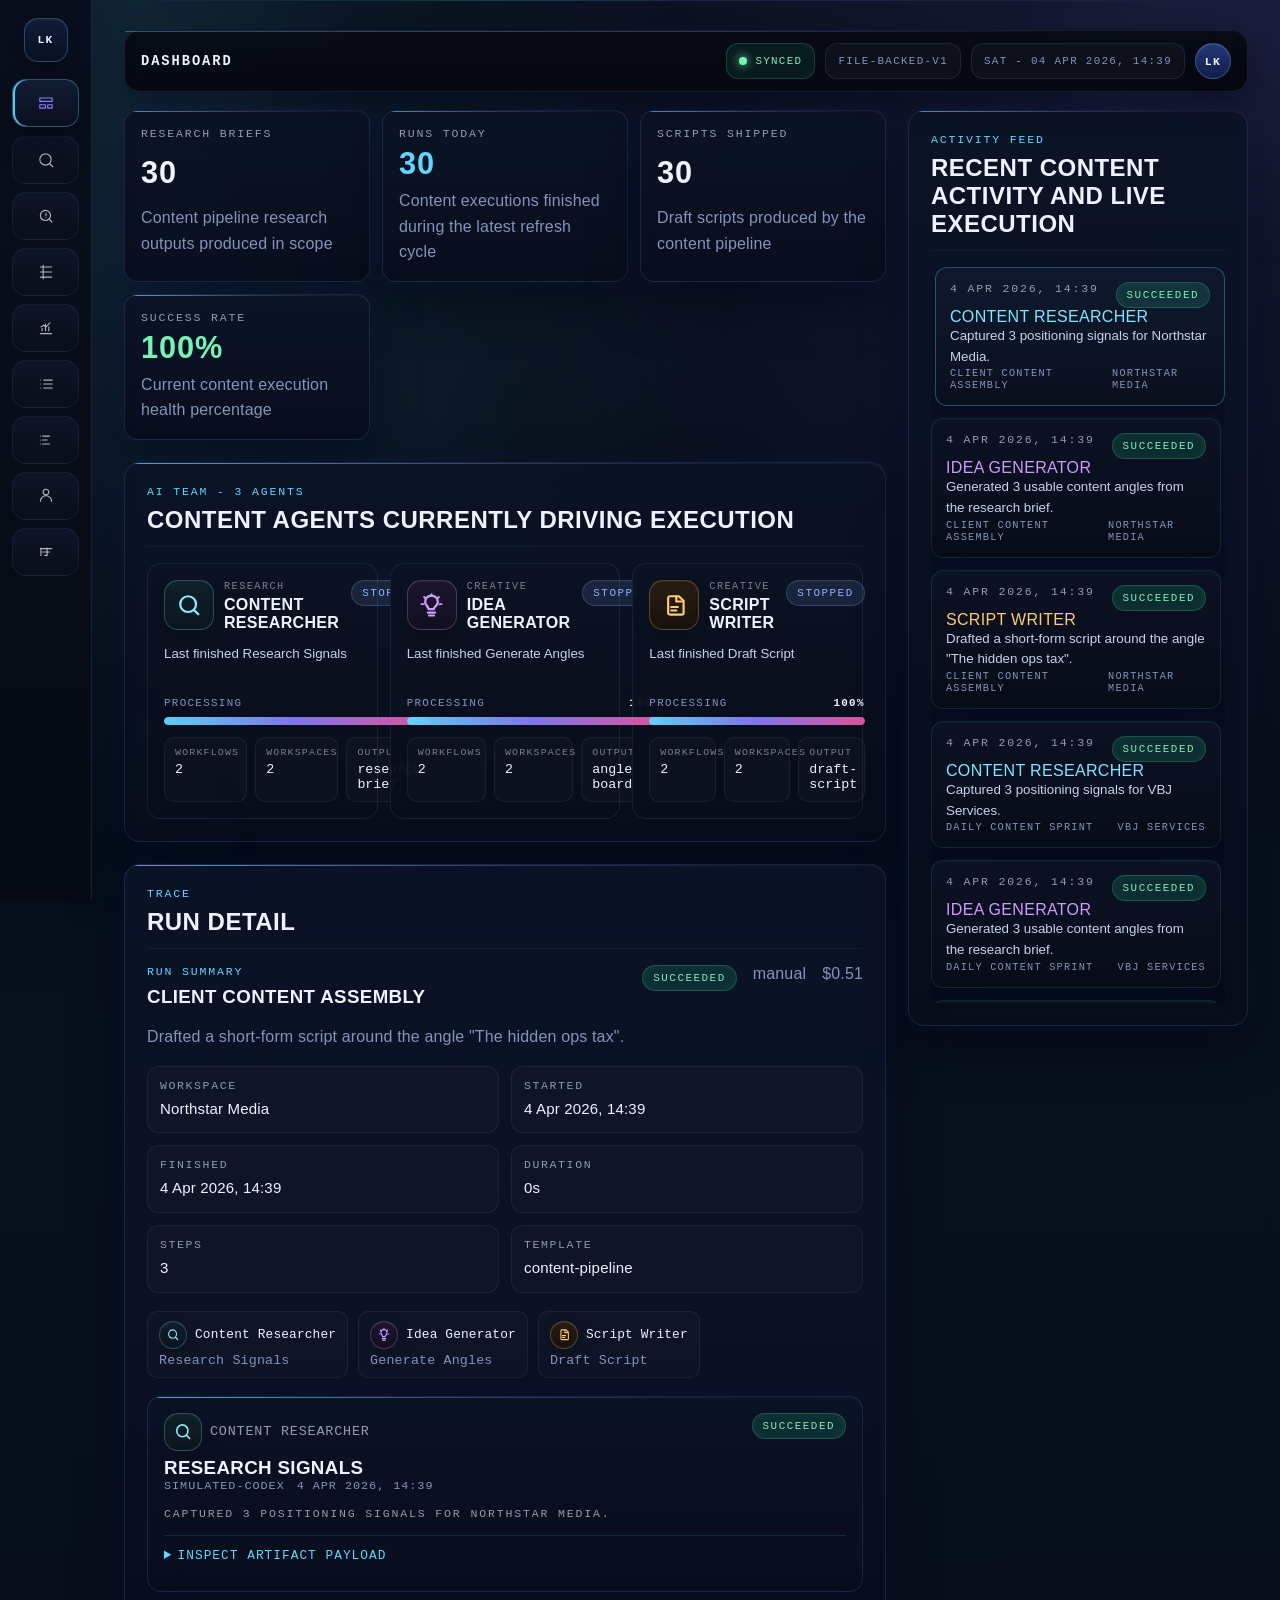
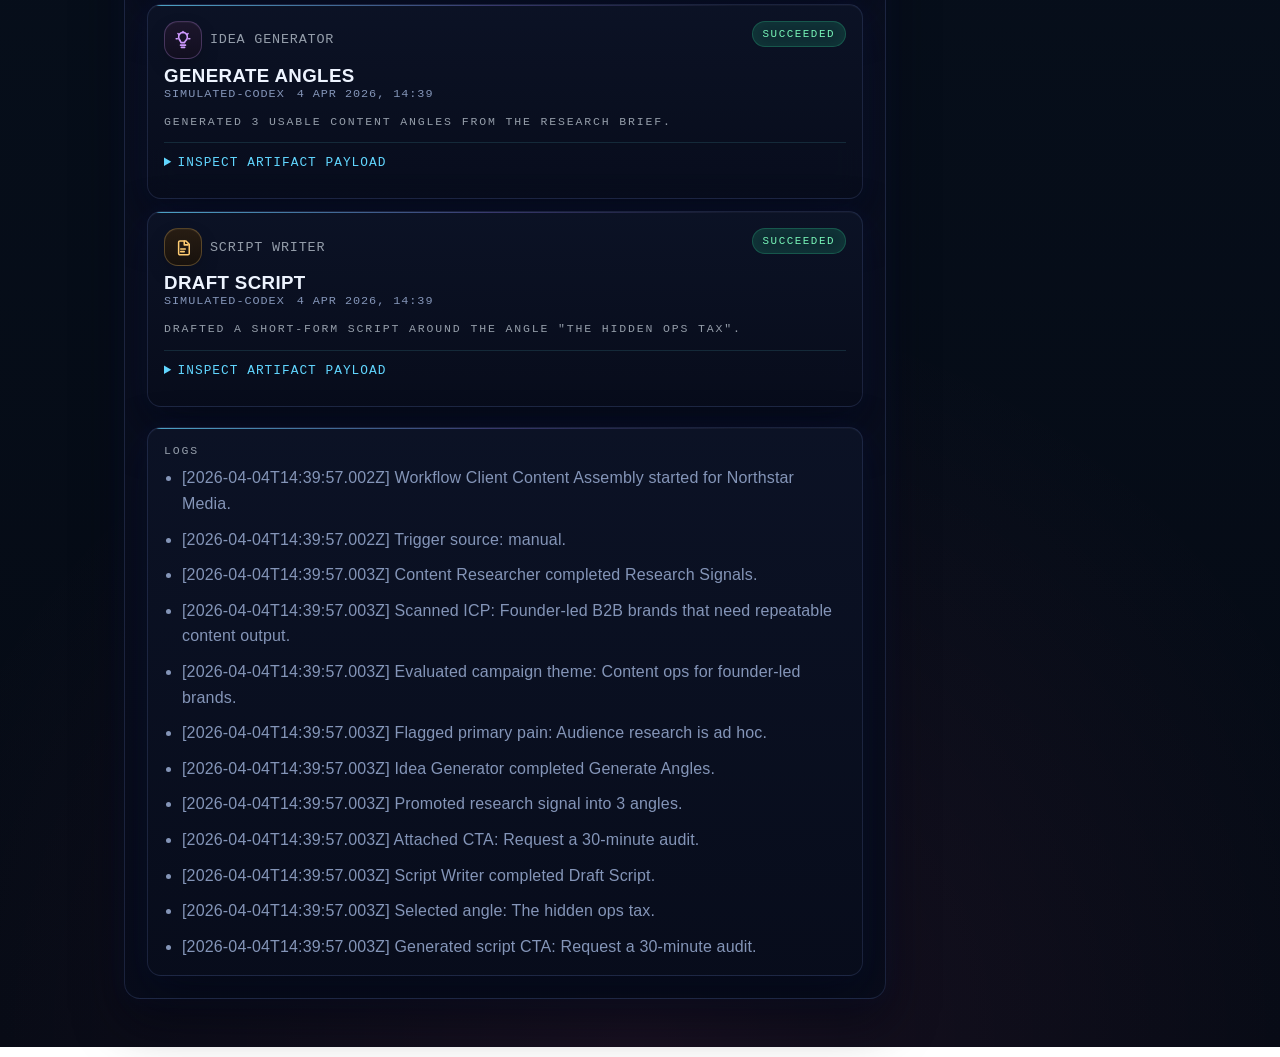
==== commit 842211c5: "feat: expand dashboard into a content operations control plane Add research, analytics, pipeline, an" ====
--- a/dashboard/index.html
+++ b/dashboard/index.html
@@ -33,12 +33,7 @@
       <div class="shell">
         <header class="shell-topbar" aria-label="Application status and navigation context">
           <div class="shell-topbar__left">
-            <p class="shell-topbar__eyebrow">Control Plane</p>
-            <div class="shell-topbar__crumb">
-              <strong>Command Center</strong>
-              <span aria-hidden="true">/</span>
-              <span id="topbar-view-label">Overview</span>
-            </div>
+            <h1 class="shell-topbar__title" id="topbar-view-label">Dashboard</h1>
           </div>
 
           <div class="shell-topbar__right">
@@ -47,12 +42,9 @@
               <span id="topbar-status-label">Synced</span>
             </div>
             <div class="shell-topbar__chip shell-topbar__chip--mode" id="topbar-mode">file-backed-v1</div>
-            <div class="shell-topbar__chip shell-topbar__chip--stamp" id="topbar-refresh">SAT 04 APR 2026 · 12:35</div>
+            <div class="shell-topbar__chip shell-topbar__chip--stamp" id="topbar-refresh">SAT 04 APR 2026 - 12:35</div>
             <div class="shell-topbar__operator" id="topbar-operator" aria-label="Current operator">
               <span>LK</span>
-            </div>
-            <div class="shell-topbar__chip shell-topbar__chip--feed">
-              <span class="shell-topbar__feed-title" id="topbar-context-label">Activity Feed</span>
             </div>
           </div>
         </header>
@@ -86,24 +78,23 @@
                 </div>
 
                 <aside class="dashboard-rail">
+                  <div
+                    class="dashboard-rail-resize"
+                    id="dashboard-rail-resize"
+                    role="separator"
+                    aria-label="Resize activity feed"
+                    aria-orientation="vertical"
+                    aria-valuemin="280"
+                    aria-valuemax="520"
+                    aria-valuenow="340"
+                    tabindex="0"
+                  ></div>
                   <section class="panel panel--feed panel--feed-sticky">
                     <div class="panel__heading">
                       <div>
                         <p class="eyebrow">Activity Feed</p>
-                        <h2>Recent content runs and live execution</h2>
-                      </div>
-                      <label class="feed-width-control" for="feed-width-range">
-                        <span>Rail width</span>
-                        <input
-                          id="feed-width-range"
-                          type="range"
-                          min="300"
-                          max="460"
-                          step="10"
-                          value="340"
-                        />
-                        <strong id="feed-width-value">340px</strong>
-                      </label>
+                        <h2>Recent content activity and live execution</h2>
+                      </div>
                     </div>
                     <div class="run-list" id="run-list"></div>
                   </section>
@@ -143,6 +134,47 @@
               </section>
             </section>
 
+            <section class="view" id="view-research" data-view="research" hidden>
+              <div class="research-layout">
+                <div class="research-main">
+                  <section class="panel">
+                    <div class="panel__heading">
+                      <div>
+                        <p class="eyebrow">Content Research</p>
+                        <h2>Trending topics and hooks in your current niche</h2>
+                        <p class="section-note">
+                          This view is derived from the content research and ideation artifacts already produced by the pipeline.
+                        </p>
+                      </div>
+                    </div>
+                    <div class="research-table-wrap" id="research-topics"></div>
+                  </section>
+
+                  <section class="panel">
+                    <div class="panel__heading">
+                      <div>
+                        <p class="eyebrow">Competitor Pulse</p>
+                        <h2>Tracked positioning pressure across visible workspaces</h2>
+                      </div>
+                    </div>
+                    <div class="competitor-grid" id="research-competitors"></div>
+                  </section>
+                </div>
+
+                <aside class="research-rail">
+                  <section class="panel panel--research-idea-bank-sticky">
+                    <div class="panel__heading">
+                      <div>
+                        <p class="eyebrow">Idea Bank</p>
+                        <h2>Best hooks currently ready for the pipeline</h2>
+                      </div>
+                    </div>
+                    <div id="research-idea-bank"></div>
+                  </section>
+                </aside>
+              </div>
+            </section>
+
             <section class="view" id="view-pipeline" data-view="pipeline" hidden>
               <section class="panel">
                 <div class="panel__heading">
@@ -150,64 +182,79 @@
                     <p class="eyebrow">Content Pipeline</p>
                     <h2>Ideas, scripting, and publication roadmap</h2>
                     <p class="section-note">
-                      Ideas and scripted items are derived from real content-pipeline artifacts. Editing, scheduled, and
-                      published stay empty until the runtime records those stages instead of pretending they exist.
+                      This board auto-advances from runtime state. Ideas and scripted items are real today; later stages stay empty until the runtime actually tracks them.
                     </p>
                   </div>
                 </div>
-                <div class="pipeline-summary" id="pipeline-summary"></div>
-              </section>
-
-              <section class="panel">
-                <div class="panel__heading">
-                  <div>
-                    <p class="eyebrow">Roadmap</p>
-                    <h2>Content items moving through the pipeline</h2>
-                  </div>
-                </div>
                 <div class="pipeline-board" id="pipeline-board"></div>
               </section>
             </section>
 
             <section class="view" id="view-performance" data-view="performance" hidden>
-              <div class="performance-layout">
-                <div class="performance-main">
-                  <section class="panel">
-                    <div class="panel__heading">
-                      <div>
-                        <p class="eyebrow">Content Performance</p>
-                        <h2>Instagram, TikTok, and YouTube performance snapshot</h2>
-                        <p class="section-note">
-                          These metrics are currently simulated from content outputs until real platform telemetry is wired in.
-                        </p>
-                      </div>
-                    </div>
-                    <div class="performance-summary" id="performance-summary"></div>
-                  </section>
-
-                  <section class="panel">
-                    <div class="panel__heading">
-                      <div>
-                        <p class="eyebrow">Recent Posts</p>
-                        <h2>Latest content performance across platforms</h2>
-                      </div>
-                    </div>
-                    <div class="performance-table-wrap" id="performance-table"></div>
-                  </section>
-                </div>
-
-                <aside class="performance-rail">
-                  <section class="panel panel--insights panel--insights-sticky">
-                    <div class="panel__heading">
-                      <div>
-                        <p class="eyebrow">Insights</p>
-                        <h2>What performance is signaling</h2>
-                      </div>
-                    </div>
-                    <div id="performance-insights"></div>
-                  </section>
-                </aside>
-              </div>
+              <section class="panel">
+                <div class="panel__heading">
+                  <div>
+                    <p class="eyebrow">Analytics</p>
+                    <h2>Performance telemetry and KPI intelligence</h2>
+                    <p class="section-note">
+                      Keep performance and KPI analysis together here. Performance shows content outcomes; KPIs show the broader control-plane picture.
+                    </p>
+                  </div>
+                  <div class="analytics-tabs" id="analytics-tabs" role="tablist" aria-label="Analytics sections">
+                    <button class="analytics-tab is-active" type="button" role="tab" aria-selected="true" data-analytics-tab="performance">
+                      Performance
+                    </button>
+                    <button class="analytics-tab" type="button" role="tab" aria-selected="false" data-analytics-tab="kpi">
+                      KPIs
+                    </button>
+                  </div>
+                </div>
+
+                <div class="analytics-panel" id="analytics-panel-performance">
+                  <div class="performance-layout">
+                    <div class="performance-main">
+                      <section class="panel panel--nested">
+                        <div class="panel__heading">
+                          <div>
+                            <p class="eyebrow">Content Performance</p>
+                            <h2>Instagram, TikTok, and YouTube performance snapshot</h2>
+                            <p class="section-note">
+                              These metrics are currently simulated from content outputs until real platform telemetry is wired in.
+                            </p>
+                          </div>
+                        </div>
+                        <div class="performance-summary" id="performance-summary"></div>
+                      </section>
+
+                      <section class="panel panel--nested">
+                        <div class="panel__heading">
+                          <div>
+                            <p class="eyebrow">Recent Posts</p>
+                            <h2>Latest content performance across platforms</h2>
+                          </div>
+                        </div>
+                        <div class="performance-table-wrap" id="performance-table"></div>
+                      </section>
+                    </div>
+
+                    <aside class="performance-rail">
+                      <section class="panel panel--nested panel--insights panel--insights-sticky">
+                        <div class="panel__heading">
+                          <div>
+                            <p class="eyebrow">Insights</p>
+                            <h2>What performance is signaling</h2>
+                          </div>
+                        </div>
+                        <div id="performance-insights"></div>
+                      </section>
+                    </aside>
+                  </div>
+                </div>
+
+                <div class="analytics-panel" id="analytics-panel-kpi" hidden>
+                  <div class="kpi-surface" id="kpi-surface"></div>
+                </div>
+              </section>
             </section>
 
             <section class="view" id="view-tasks" data-view="tasks" hidden>
--- a/dashboard/styles.css
+++ b/dashboard/styles.css
@@ -1,7 +1,9 @@
 @import "./styles/base.css";
 @import "./styles/shared.css";
 @import "./styles/dashboard.css";
+@import "./styles/kpi.css";
 @import "./styles/content.css";
+@import "./styles/research.css";
 @import "./styles/tasks.css";
 @import "./styles/platform.css";
 @import "./styles/runs.css";
